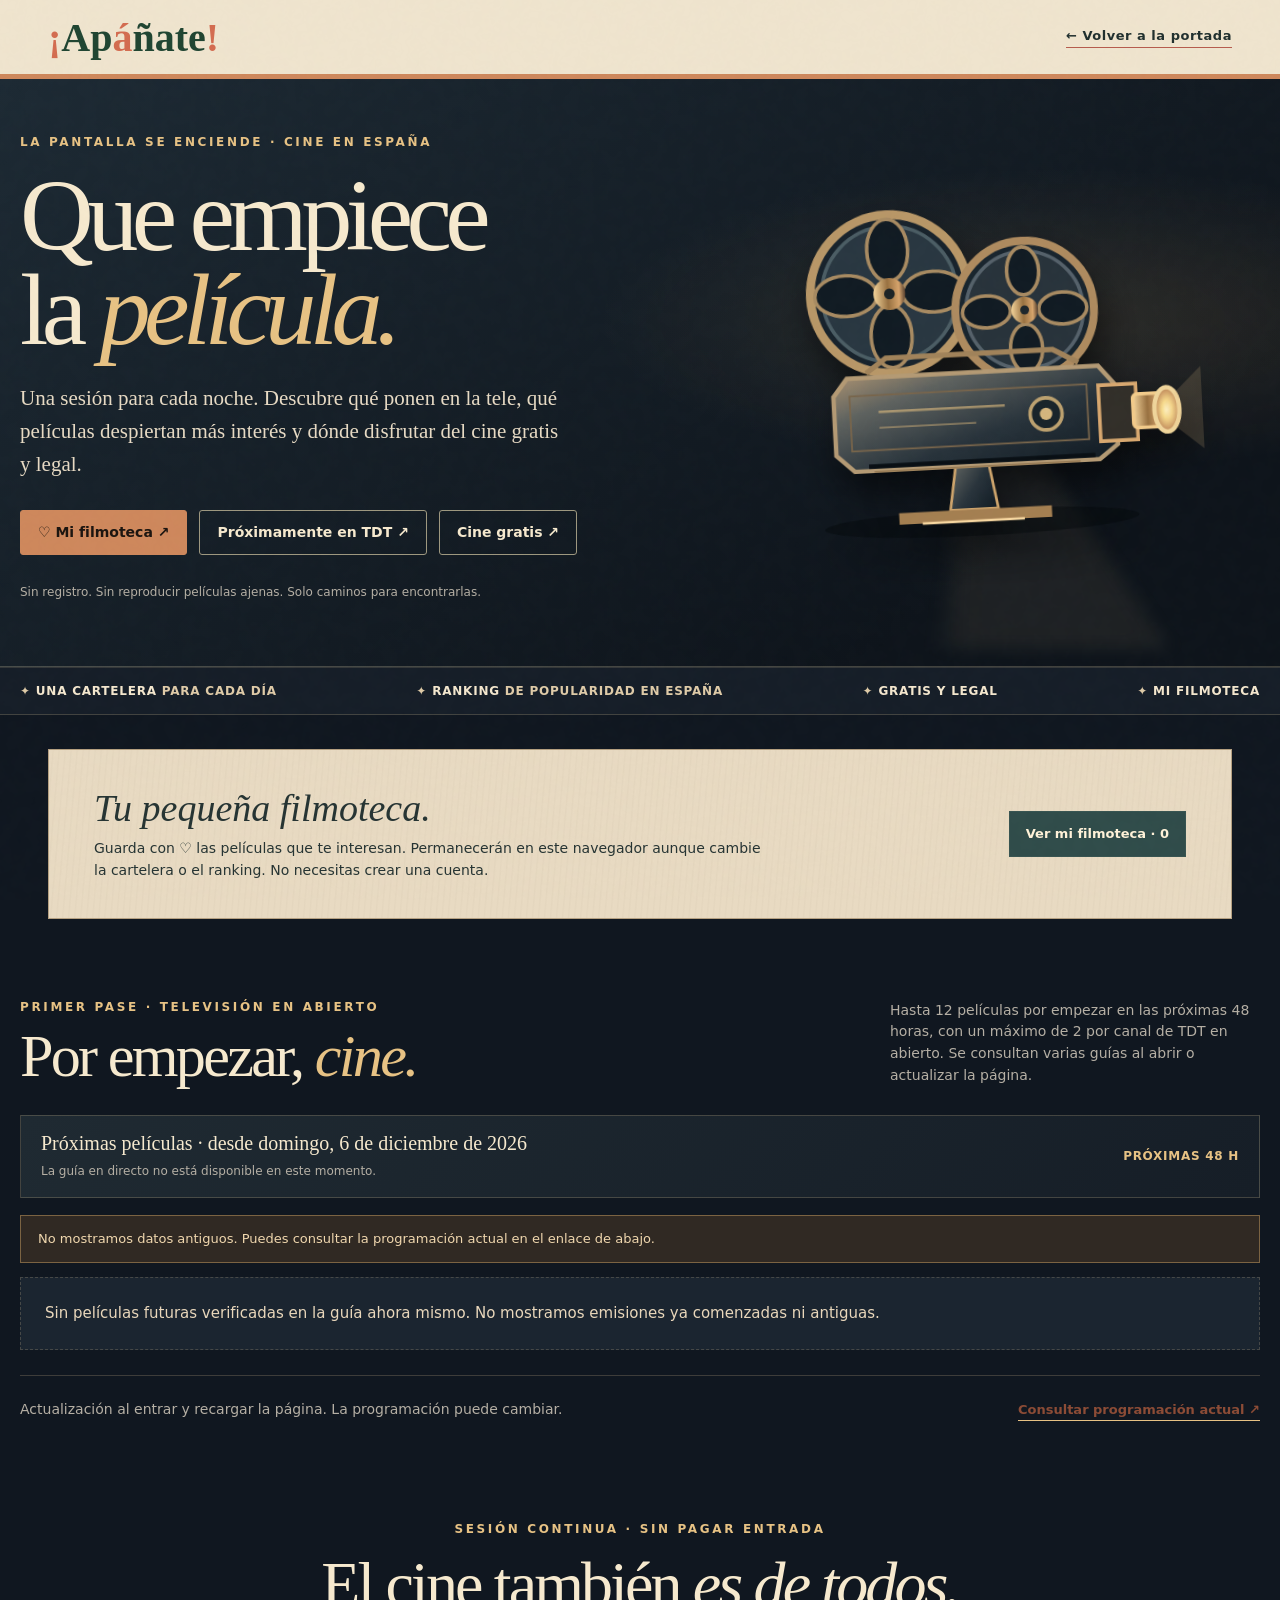
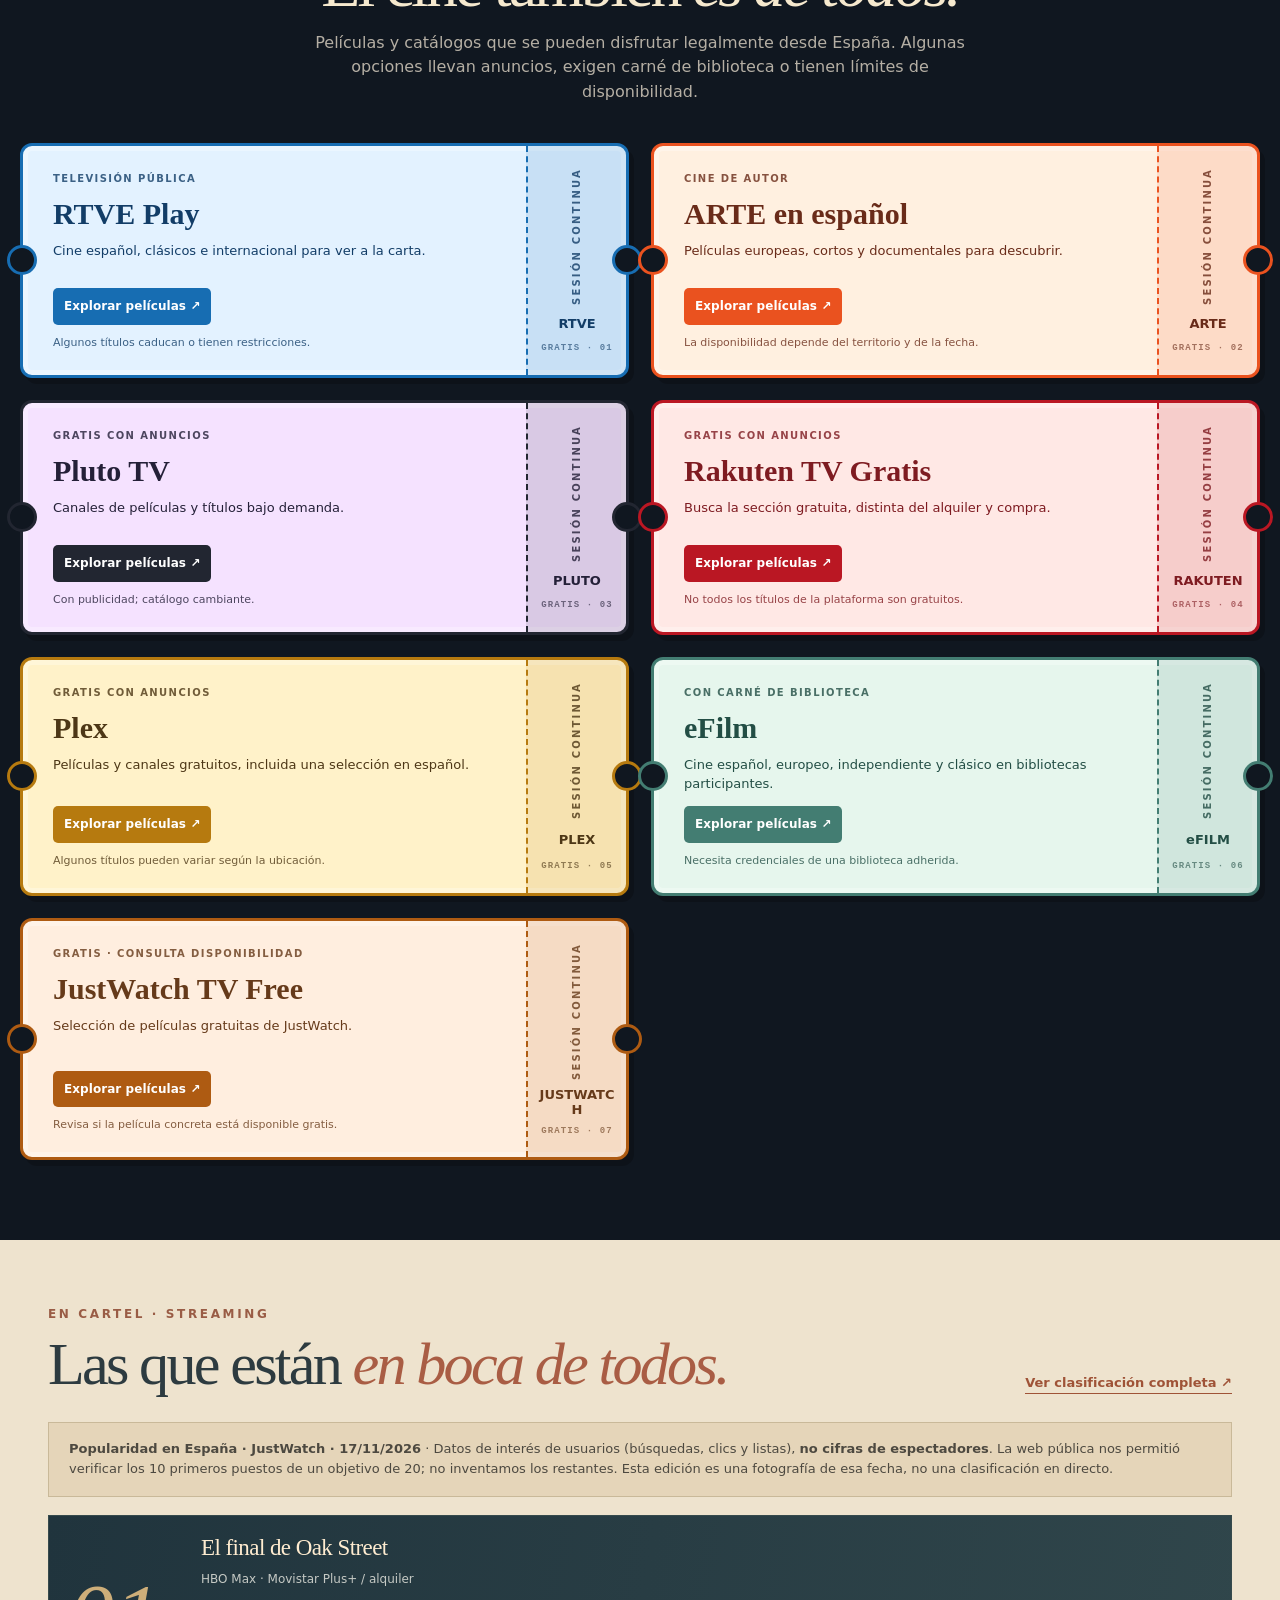
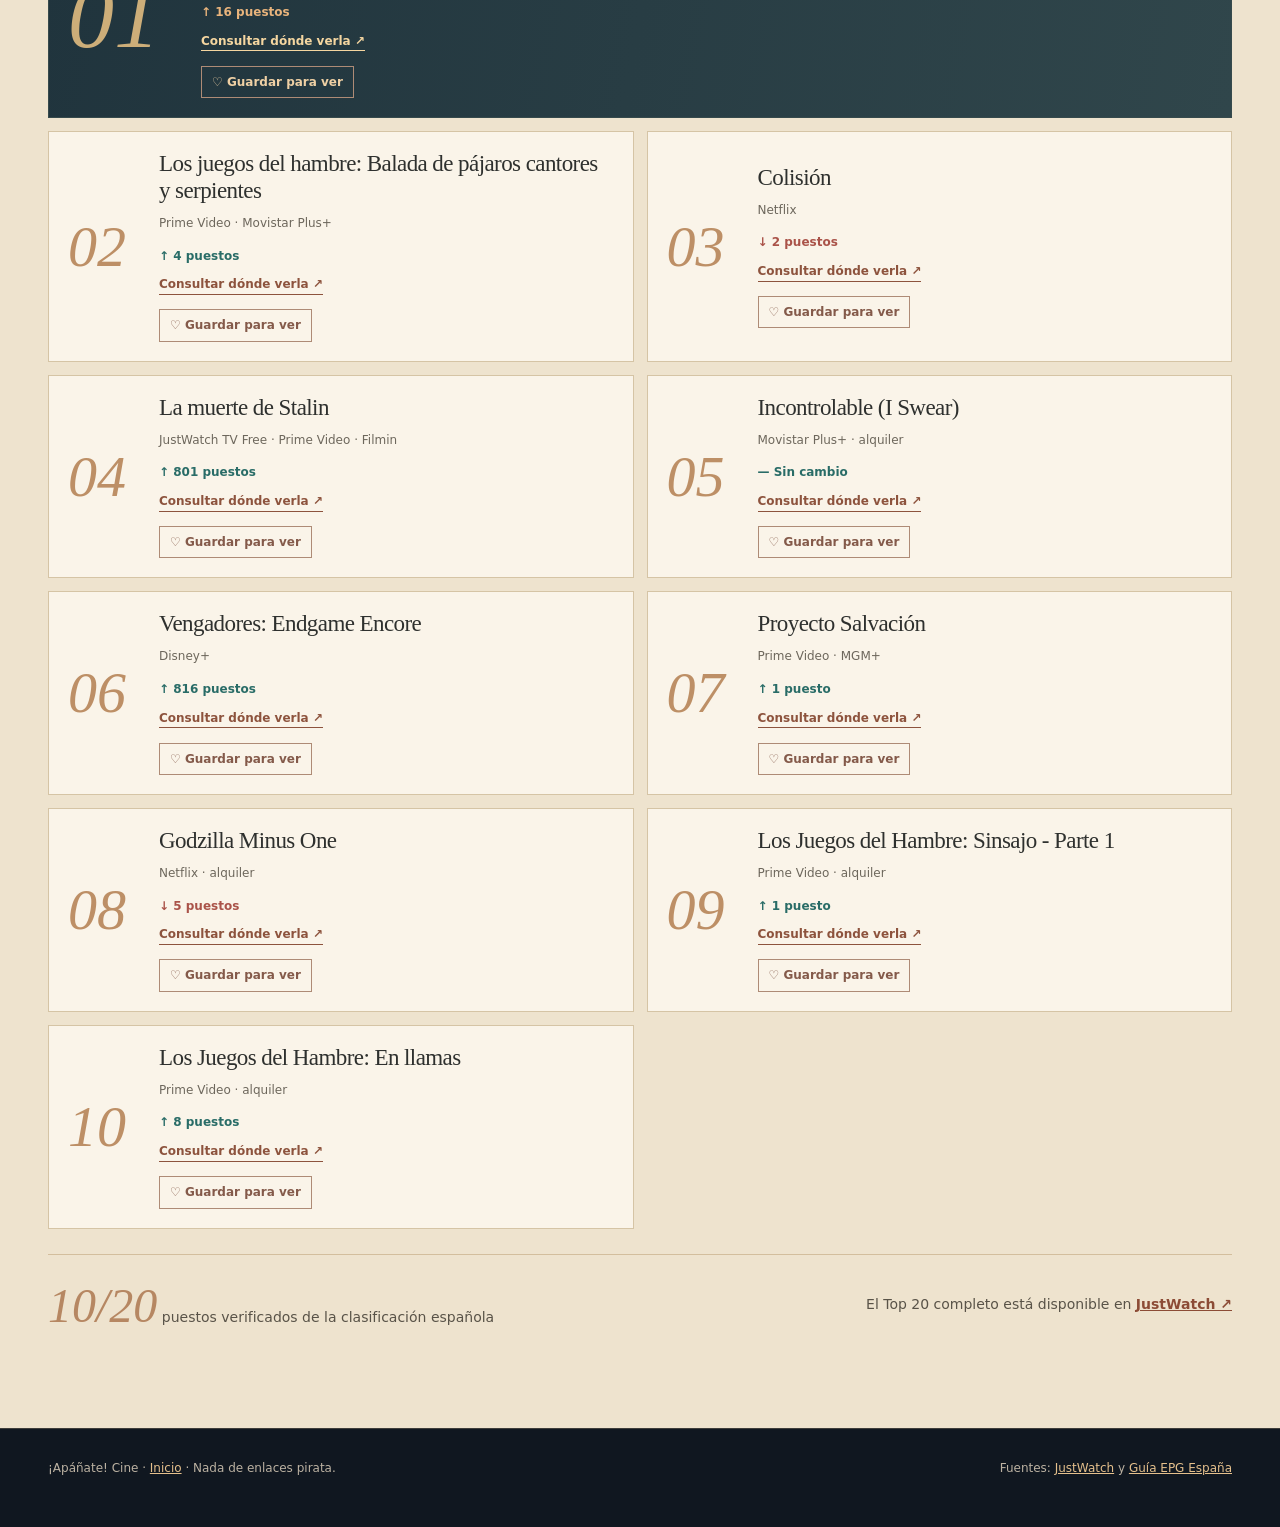
==== cine/index.html @ 547e1de6 "Add files via upload" ====
<!doctype html>
<html lang="es"><head><meta charset="utf-8"><meta name="viewport" content="width=device-width,initial-scale=1"><meta name="theme-color" content="#141b23"><meta name="description" content="¡Apáñate! Cine: películas hoy en la televisión en abierto, ranking de popularidad en streaming en España y cine gratis y legal."><title>Cine · ¡Apáñate!</title>
<style>
:root{--ink:#f6e9ce;--dim:#b5afa4;--bg:#101720;--night:#141c26;--copper:#ce885c;--gold:#e7c284;--red:#b34e49;--sage:#648b88;--edge:rgba(242,213,162,.2);--logo-green:#204532;--logo-coral:#d36c50;--film:#19212b}
*{box-sizing:border-box}html{scroll-behavior:smooth}body{margin:0;color:var(--ink);background:var(--bg);font:16px/1.55 system-ui,-apple-system,Segoe UI,sans-serif}body:before{content:"";position:fixed;inset:0;pointer-events:none;z-index:20;opacity:.07;background-image:url("data:image/svg+xml,%3Csvg viewBox='0 0 140 140' xmlns='http://www.w3.org/2000/svg'%3E%3Cfilter id='n'%3E%3CfeTurbulence type='fractalNoise' baseFrequency='.45' numOctaves='3' stitchTiles='stitch'/%3E%3C/filter%3E%3Crect width='100%25' height='100%25' filter='url(%23n)' opacity='.22'/%3E%3C/svg%3E")}
a{color:inherit}button,input{font:inherit}button{cursor:pointer}button:focus-visible,input:focus-visible,a:focus-visible{outline:3px solid #f0bd80;outline-offset:4px}h1,h2,h3,p{margin:0}img{max-width:100%}.shell{max-width:1240px;margin:auto;padding:0 28px}
.topbar{background:#efe4ce;color:#21302f;border-bottom:5px solid var(--copper)}.topinner{display:flex;align-items:center;justify-content:space-between;gap:20px;min-height:74px}.brand{font:700 clamp(29px,4vw,40px) Georgia,serif;color:var(--logo-green);text-decoration:none;white-space:nowrap}.brand .coral{color:var(--logo-coral)}.topback{font-size:13px;font-weight:800;letter-spacing:.04em;text-decoration:none;border-bottom:1px solid #b65c4e}
.hero{background:radial-gradient(ellipse at 83% 41%,rgba(235,182,105,.13),transparent 31%),linear-gradient(145deg,#1d2a34 0%,#0e141b 80%);overflow:hidden;border-bottom:1px solid var(--edge)}.heroarea{position:relative;min-height:510px;display:grid;grid-template-columns:minmax(0,1.04fr) minmax(300px,.96fr);align-items:center;gap:22px;padding:54px 0 64px}.eyebrow{font-weight:850;text-transform:uppercase;letter-spacing:.22em;font-size:12px;color:var(--gold)}.hero h1{font:normal clamp(65px,8vw,116px)/.92 Georgia,serif;letter-spacing:-.065em;margin:17px 0 25px;max-width:680px}.hero h1 em{color:var(--gold);font-style:italic}.lead{max-width:550px;font:clamp(17px,2vw,21px)/1.58 Georgia,serif;color:#e7dac4}.herolinks{display:flex;flex-wrap:wrap;gap:12px;margin:28px 0}.cta{display:inline-flex;text-decoration:none;align-items:center;gap:7px;background:var(--copper);color:#1c1510;font-size:14px;font-weight:850;border:1px solid var(--copper);padding:11px 17px;border-radius:3px}.cta.secondary{background:transparent;color:var(--ink);border-color:#9e987f}.smallprint{font-size:12px;color:var(--dim)}
.projector-stage{position:relative;align-self:stretch;display:flex;align-items:center;justify-content:center;min-height:350px}.beam{position:absolute;inset:-20% -200px -10% 27%;background:conic-gradient(from 105deg at 22% 51%,transparent 0 40deg,rgba(252,221,154,.065) 43deg 77deg,transparent 83deg);filter:blur(8px);pointer-events:none}.projector{width:min(100%,480px);filter:drop-shadow(6px 21px 18px rgba(0,0,0,.55));transform:rotate(-3deg)}.reel{transform-origin:center;animation:reel 44s linear infinite}.reel.two{animation-duration:57s;animation-direction:reverse}@keyframes reel{to{transform:rotate(360deg)}}@media(prefers-reduced-motion:reduce){.reel{animation:none}html{scroll-behavior:auto}}
.meta-strip{border-top:1px solid rgba(244,215,163,.14);border-bottom:1px solid var(--edge);background:#161e28}.stripinner{display:flex;justify-content:space-between;gap:16px;padding:14px 0;flex-wrap:wrap;font-size:12px;letter-spacing:.065em;color:#dfcba8;text-transform:uppercase;font-weight:700}.stripinner b{color:#f4e7ce}
.section{padding:62px 0 8px}.secthead{display:flex;align-items:flex-end;justify-content:space-between;gap:24px;margin-bottom:28px}.secthead h2{font:normal clamp(36px,4.7vw,61px)/1 Georgia,serif;letter-spacing:-.045em;margin-top:10px}.secthead h2 em{color:var(--gold);font-style:italic}.secthead p{color:var(--dim);font-size:14px;max-width:370px}.side-link{text-decoration:none;border-bottom:1px solid var(--gold);font-size:13px;color:var(--gold);font-weight:750;white-space:nowrap}
.ticket{border:1px solid var(--edge);background:linear-gradient(135deg,#1f2a32,#161e27);padding:16px 20px;display:flex;align-items:center;justify-content:space-between;gap:18px;margin-bottom:17px}.ticket strong{font:normal 20px Georgia,serif}.ticket small{display:block;color:var(--dim);font-size:12px;margin-top:5px}.ticket .date{font-size:12px;color:var(--gold);font-weight:850;letter-spacing:.06em;white-space:nowrap}.tvgrid{display:grid;grid-template-columns:repeat(3,minmax(0,1fr));gap:14px}.tvcard{background:#1b2530;border:1px solid var(--edge);min-height:190px;padding:21px;display:flex;flex-direction:column;position:relative;overflow:hidden}.tvcard:after{content:'✳';font:120px Georgia,serif;color:rgba(239,208,155,.045);position:absolute;right:-8px;top:-36px;pointer-events:none}.tvtop{display:flex;align-items:center;justify-content:space-between;gap:10px}.time{font:normal 36px Georgia,serif;color:var(--gold);letter-spacing:-.05em}.channel{font-size:11px;text-transform:uppercase;letter-spacing:.08em;color:#191b1f;background:#d7c3a1;border-radius:2px;padding:5px 9px;font-weight:850}.tvcard h3{font:normal 23px/1.14 Georgia,serif;margin:16px 0 9px;position:relative}.tag{font-size:12px;color:#b5b6b0;margin-top:auto}.live-link{font-size:13px;color:var(--gold);font-weight:700;text-decoration:none}.tvcard .live-link{margin-top:10px}.archived{background:#302923;border:1px solid rgba(235,184,113,.4);color:#f0d7ae;padding:13px 17px;font-size:13px;margin-bottom:14px}
.ranking-bg{background:#eee3ce;color:#2e302e;margin-top:72px;padding:65px 0 72px}.ranking-bg .eyebrow{color:#995c45}.ranking-bg .secthead h2{color:#2d3b40}.ranking-bg .secthead h2 em{color:#a95d44}.ranking-bg .secthead p{color:#58534d}.ranking-bg .side-link{color:#9f5337;border-color:#9f5337}.chartintro{background:#e5d5b9;border:1px solid #c9b999;padding:16px 20px;margin-bottom:18px;font-size:13px;color:#4d4940}.charts{display:grid;grid-template-columns:repeat(2,minmax(0,1fr));gap:13px}.film{display:grid;grid-template-columns:74px minmax(0,1fr);gap:17px;align-items:center;border:1px solid #d5c4a5;padding:19px;background:#faf4e9;min-height:155px}.film:first-child{grid-column:1/-1;background:linear-gradient(100deg,#20343d,#30464b);color:#ffecd0;border-color:#364a4c;grid-template-columns:116px 1fr;min-height:192px}.film:first-child .fmeta{color:#c5c9c4}.film:first-child .filmlink{color:#f5d6a0}.film:first-child .mov{color:#e9b47c}.num{font:italic 58px Georgia,serif;line-height:1;color:#b58254;opacity:.88}.film:first-child .num{font-size:92px;color:#e5bf82}.film h3{font:normal 23px/1.17 Georgia,serif;letter-spacing:-.025em;margin-bottom:9px}.fmeta{font-size:12px;color:#6d675c;margin-bottom:10px}.mov{font-weight:850;color:#296c67;font-size:12px}.mov.down{color:#aa5349}.filmlink{display:inline-block;color:#8d533d;font-size:12px;font-weight:800;text-decoration:none;border-bottom:1px solid currentColor;margin-top:8px}.rankfooter{display:flex;align-items:center;justify-content:space-between;gap:20px;border-top:1px solid #d3be9d;padding:23px 0;margin-top:25px;font-size:14px;color:#595348}.rankfooter a{color:#8c4c36;font-weight:850}.numberbig{font:italic 48px Georgia,serif;color:#b68762}
.freehead{text-align:center;padding-top:6px}.freehead h2{font:normal clamp(39px,5vw,67px)/1 Georgia,serif;letter-spacing:-.045em;margin:14px 0}.freehead p{color:var(--dim);max-width:670px;margin:auto}.freegrid{display:grid;grid-template-columns:repeat(3,minmax(0,1fr));gap:14px;margin-top:34px}.freecard{border:1px solid var(--edge);background:linear-gradient(150deg,#1e2a31,#162029);padding:24px;min-height:242px;display:flex;flex-direction:column;position:relative}.freecard .label{font-size:10px;letter-spacing:.14em;color:#ddaf76;font-weight:850;text-transform:uppercase}.freecard h3{font:normal 27px Georgia,serif;margin:14px 0 12px}.freecard p{font-size:14px;color:#c3c6c2;margin-bottom:15px}.freecard a{margin-top:auto;align-self:start;color:#f5d69e;font-size:13px;font-weight:800;text-decoration:none;border-bottom:1px solid #b18c65;padding-bottom:4px}.freecard small{display:block;color:#8f9d9c;font-size:11px;margin-top:10px}.freecard.special{background:#2b3637;border-color:#69847a}.freecard.special h3{color:#f5dcaa}
.shelfband{margin:72px 0 65px;padding:36px 45px;border:1px solid #b5a081;background:repeating-linear-gradient(95deg,#e8dac2,#e8dac2 3px,#e4d6be 4px,#e9dbc3 6px);color:#263433;display:flex;align-items:center;justify-content:space-between;gap:20px}.shelfband h2{font:italic 38px Georgia,serif;margin-bottom:8px}.shelfband p{font-size:14px;max-width:670px}.shelfband button{border:1px solid #385451;background:#304c4a;color:#fff2d9;font-weight:850;font-size:13px;padding:12px 16px;white-space:nowrap}.shelf{display:none;gap:14px;grid-template-columns:repeat(2,minmax(0,1fr));padding-bottom:48px}.shelf.open{display:grid}.saveditem{border:1px solid var(--edge);background:#1f2931;padding:15px 18px;display:flex;align-items:center;justify-content:space-between;gap:14px}.saveditem b{display:block;font:normal 20px Georgia,serif}.saveditem small{color:var(--dim);font-size:12px}.remove{background:transparent;border:1px solid #a06c5b;color:#efb29a;padding:8px 10px;font-size:12px}.save{border:1px solid #d5b882;color:#e8d7b6;background:transparent;padding:6px 10px;font-size:12px;font-weight:750;margin-top:13px}.film .save{color:#845a4a;border-color:#ae8b76}.film:first-child .save{color:#efd0a4;border-color:#ae8b76}.footer{border-top:1px solid var(--edge);padding:30px 0 50px;color:#bcb2a2;font-size:12px}.footer a{color:#e5c08c}.footinner{display:flex;justify-content:space-between;gap:20px;flex-wrap:wrap}
@media(max-width:980px){.heroarea{grid-template-columns:1fr .65fr}.hero h1{font-size:77px}.tvgrid{grid-template-columns:repeat(2,1fr)}.freegrid{grid-template-columns:repeat(2,1fr)}}
@media(max-width:680px){.shell{padding:0 18px}.topinner{min-height:68px}.topback{font-size:11px}.heroarea{grid-template-columns:1fr;min-height:0;padding:44px 0 20px}.hero h1{font-size:73px}.projector-stage{min-height:270px}.projector{width:330px}.beam{inset:-10% -30% -10% 20%}.section{padding-top:44px}.secthead{align-items:start;flex-direction:column;gap:9px}.tvgrid,.charts,.freegrid,.shelf{grid-template-columns:1fr}.film:first-child{grid-column:auto;grid-template-columns:74px 1fr;min-height:155px}.film:first-child .num{font-size:65px}.film h3{font-size:21px}.shelfband{padding:27px;display:block}.shelfband button{margin-top:18px}.ticket{align-items:start;flex-direction:column}.ranking-bg{padding:48px 0;margin-top:50px}.rankfooter{align-items:start;flex-direction:column}}

/* Entradas de sesión continua: diseño original inspirado en billetes de cine vintage */
.freegrid{grid-template-columns:repeat(2,minmax(0,1fr));gap:22px;margin-top:38px}
.freecard,.freecard.special{--brand:#bc8658;--paper:#f1e3c4;--dark:#3d3024;--accent:#ddad72;position:relative;isolation:isolate;display:grid;grid-template-columns:minmax(0,1fr) 100px;min-height:235px;padding:0;overflow:visible;background:var(--paper);border:3px solid var(--brand);border-radius:12px;color:var(--dark);box-shadow:5px 6px 0 rgba(0,0,0,.22),inset 0 0 0 5px rgba(255,255,255,.28)}
.freecard::before,.freecard::after{content:"";position:absolute;width:24px;height:24px;border-radius:50%;background:var(--bg);top:50%;transform:translateY(-50%);z-index:4;pointer-events:none;border:3px solid var(--brand)}
.freecard::before{left:-16px}.freecard::after{right:-16px}
.freecard-body{padding:25px 18px 25px 30px;display:flex;flex-direction:column;align-items:flex-start;min-width:0}
.freecard .label{color:var(--dark);opacity:.8;font-size:10px;letter-spacing:.14em}
.freecard h3,.freecard.special h3{color:var(--dark);font:800 clamp(22px,2.5vw,30px)/1.06 Georgia,serif;margin:12px 0}
.freecard p{color:var(--dark);font-size:13px;line-height:1.45;margin:0 0 12px}
.freecard small{color:var(--dark);opacity:.8;font-size:11px;line-height:1.4;margin-top:10px}
.freecard a{margin-top:auto;border:0;border-radius:5px;padding:9px 11px;background:var(--brand);color:white;font-size:12px;letter-spacing:.005em;font-weight:800;text-decoration:none;display:inline-block}
.freecard a:hover,.freecard a:focus-visible{filter:brightness(.86);text-decoration:underline}
.freecard-stub{position:relative;border-left:2px dashed var(--brand);display:flex;flex-direction:column;justify-content:space-between;align-items:center;gap:8px;text-align:center;padding:22px 8px 20px;background:color-mix(in srgb,var(--brand) 13%,transparent);border-radius:0 8px 8px 0}
.freecard-stub .entry{font:800 10px/1.2 system-ui,sans-serif;letter-spacing:.22em;writing-mode:vertical-rl;transform:rotate(180deg);opacity:.8}
.freecard-stub .entry-mark{font:900 13px/1.15 system-ui,sans-serif;overflow-wrap:anywhere;max-width:75px}
.freecard-stub .entry-code{font:700 9px/1.3 ui-monospace,monospace;letter-spacing:.12em;opacity:.6}
.freecard[data-brand="rtve"]{--brand:#176db2;--paper:#e3f2ff;--dark:#123d67}
.freecard[data-brand="arte"]{--brand:#ea521f;--paper:#fff0e0;--dark:#692b19}
.freecard[data-brand="pluto"]{--brand:#222631;--paper:#f5e2ff;--dark:#242038}
.freecard[data-brand="rakuten"]{--brand:#ba1723;--paper:#ffe8e5;--dark:#7e1b21}
.freecard[data-brand="plex"]{--brand:#b67a0f;--paper:#fff2c9;--dark:#4d3716}
.freecard[data-brand="efilm"]{--brand:#437d72;--paper:#e6f6ed;--dark:#234e45}
.freecard[data-brand="justwatch"]{--brand:#ae5b12;--paper:#ffeedf;--dark:#663a1a}
/* Distintivos tipográficos identificables para cadenas: no se simulan logos oficiales */
.tvcard .channel{display:inline-flex;align-items:center;justify-content:center;text-align:center;border-radius:6px;padding:7px 10px;border:2px solid rgba(255,255,255,.18);background:#d7c3a1;color:#151b20;font:900 12px/1.1 system-ui,sans-serif;letter-spacing:.01em;text-transform:none;min-height:33px;box-shadow:0 2px 0 rgba(0,0,0,.18)}
.tvcard .channel[data-channel="la1"]{background:#e52c31;color:white;border-color:#f87374}
.tvcard .channel[data-channel="la2"]{background:#66bf4f;color:#102c16;border-color:#b4df91}
.tvcard .channel[data-channel="fdf"]{background:#216aaf;color:white;border-color:#6aa5d6}
.tvcard .channel[data-channel="bmad"]{background:#34393e;color:#fff;border-color:#a1adb5}
.tvcard .channel[data-channel="canalsur"]{background:#edf6fe;color:#174d86;border-color:#56a8d7}
@media(max-width:980px){.freegrid{grid-template-columns:repeat(2,minmax(0,1fr))}}
@media(max-width:760px){.freegrid{grid-template-columns:1fr}.freecard,.freecard.special{grid-template-columns:minmax(0,1fr) 85px;min-height:220px}.freecard-body{padding:22px 15px 22px 23px}}
@media(max-width:380px){.freecard,.freecard.special{grid-template-columns:minmax(0,1fr) 65px}.freecard-stub{padding-left:5px;padding-right:5px}.freecard-stub .entry-mark{font-size:10px}.freecard-body{padding:20px 12px 20px 21px}}


/* Filmoteca antes de la programación, TV fresca sin contenido archivado */
#filmoteca .shelfband{margin:34px 0 17px}
#filmoteca .shelf{margin-bottom:16px}
.tv-message{grid-column:1/-1;padding:24px;background:#1b2530;color:#e9d7bb;border:1px dashed var(--edge);font-size:15px}
@media(max-width:650px){#filmoteca .shelfband{margin:22px 0 14px}}
</style></head>
<body>
<header class="topbar"><div class="shell topinner"><a class="brand" href="/" aria-label="¡Apáñate! — Inicio"><span class="coral">¡</span>Ap<span class="coral">á</span>ñate<span class="coral">!</span></a><a class="topback" href="/">← Volver a la portada</a></div></header>
<section class="hero"><div class="shell heroarea"><div><div class="eyebrow">La pantalla se enciende · Cine en España</div><h1>Que empiece<br>la <em>película.</em></h1><p class="lead">Una sesión para cada noche. Descubre qué ponen en la tele, qué películas despiertan más interés y dónde disfrutar del cine gratis y legal.</p><div class="herolinks"><a class="cta" href="#filmoteca">♡ Mi filmoteca ↗</a><a class="cta secondary" href="#tele">Próximamente en TDT ↗</a><a class="cta secondary" href="#gratis">Cine gratis ↗</a></div><p class="smallprint">Sin registro. Sin reproducir películas ajenas. Solo caminos para encontrarlas.</p></div>
<div class="projector-stage"><div class="beam"></div>
<svg class="projector" viewBox="0 0 540 410" role="img" aria-label="Ilustración original de un proyector de cine antiguo con dos bobinas y haz de luz">
<defs><linearGradient id="bodyMetal" x1="0" y1="0" x2="1" y2="1"><stop stop-color="#a68f70"/><stop offset=".24" stop-color="#5e625f"/><stop offset=".6" stop-color="#28333b"/><stop offset="1" stop-color="#101a22"/></linearGradient><linearGradient id="brass"><stop stop-color="#f3d49b"/><stop offset=".45" stop-color="#987040"/><stop offset=".8" stop-color="#d7a56c"/><stop offset="1" stop-color="#513b2c"/></linearGradient><radialGradient id="light"><stop stop-color="#fff4c9"/><stop offset=".4" stop-color="#f6d98b"/><stop offset="1" stop-color="#bb8356"/></radialGradient></defs>
<ellipse cx="277" cy="380" rx="177" ry="15" fill="#03070b" opacity=".45"/>
<path d="M255 287h28l13 78h-54z" fill="url(#bodyMetal)" stroke="#cfa56c" stroke-width="3"/><path d="M184 365h172v13H184z" fill="#a47f51"/><path d="M210 378h115" stroke="#f7d7a0" stroke-width="3"/>
<g class="reel"><circle cx="186" cy="118" r="89" fill="#18232c" stroke="#b89767" stroke-width="10"/><circle cx="186" cy="118" r="76" fill="#293741" stroke="#4b5d64" stroke-width="4"/><g fill="#111b23" stroke="#a88b62" stroke-width="4"><ellipse cx="186" cy="69" rx="23" ry="35"/><ellipse cx="236" cy="118" rx="35" ry="23"/><ellipse cx="186" cy="166" rx="23" ry="35"/><ellipse cx="137" cy="118" rx="35" ry="23"/></g><circle cx="186" cy="118" r="18" fill="url(#brass)"/><circle cx="186" cy="118" r="6" fill="#1d2426"/></g>
<g class="reel two"><circle cx="337" cy="144" r="78" fill="#19252e" stroke="#ae8b5f" stroke-width="9"/><circle cx="337" cy="144" r="66" fill="#28333b" stroke="#55616a" stroke-width="4"/><g fill="#111b23" stroke="#a88b62" stroke-width="4"><ellipse cx="337" cy="100" rx="18" ry="27"/><ellipse cx="380" cy="144" rx="27" ry="18"/><ellipse cx="337" cy="187" rx="18" ry="27"/><ellipse cx="294" cy="144" rx="27" ry="18"/></g><circle cx="337" cy="144" r="15" fill="url(#brass)"/><circle cx="337" cy="144" r="5" fill="#1e272c"/></g>
<path d="M133 211h283l18 22v67l-21 16H137l-20-19v-66z" fill="url(#bodyMetal)" stroke="#b49a74" stroke-width="5"/><path d="M135 231h267v62H135z" fill="none" stroke="#78654b" stroke-width="2"/><path d="M167 250h142" stroke="#e0bd7f" stroke-width="3" opacity=".6"/><path d="M167 268h109" stroke="#c7a976" stroke-width="2" opacity=".55"/><circle cx="355" cy="262" r="18" fill="#19242a" stroke="#bca16f" stroke-width="4"/><circle cx="355" cy="262" r="7" fill="#d4b57d"/>
<path d="M415 233h42v63h-42z" fill="#322f29" stroke="#d8a86f" stroke-width="4"/><rect x="453" y="245" width="36" height="38" rx="5" fill="url(#brass)" stroke="#f2cb8b" stroke-width="4"/><ellipse cx="491" cy="264" rx="14" ry="25" fill="url(#light)" stroke="#efd59b" stroke-width="5"/><path d="M490 255L531 217v93l-41-35" fill="#e3c38c" opacity=".16"/>
<path d="M153 311h255" stroke="#090f14" stroke-width="5"/><path d="M159 317h232" stroke="#987b55" stroke-width="2"/>
<path d="M155 206l23-16h188l28 16" stroke="#a1835a" fill="none" stroke-width="6"/>
</svg></div></div></section>
<div class="meta-strip"><div class="shell stripinner"><span>✦ <b>Una cartelera</b> para cada día</span><span>✦ <b>Ranking</b> de popularidad en España</span><span>✦ <b>Gratis y legal</b></span><span>✦ <b>Mi filmoteca</b></span></div></div>
<main>
<div class="shell" id="filmoteca"><div class="shelfband"><div><h2>Tu pequeña filmoteca.</h2><p>Guarda con ♡ las películas que te interesan. Permanecerán en este navegador aunque cambie la cartelera o el ranking. No necesitas crear una cuenta.</p></div><button id="open-shelf" type="button" aria-expanded="false">Ver mi filmoteca · <span id="saved-counter">0</span></button></div><div id="shelf-list" class="shelf" aria-label="Películas guardadas"></div></div>


<section id="tele" class="section shell"><div class="secthead"><div><div class="eyebrow">Primer pase · Televisión en abierto</div><h2>Por empezar, <em>cine.</em></h2></div><p>Hasta 12 películas por empezar en las próximas 48 horas, con un máximo de 2 por canal de TDT en abierto. Se consultan varias guías al abrir o actualizar la página.</p></div><div class="ticket"><div><strong id="tv-date-heading">Consultando cartelera de hoy…</strong><small id="tv-intro">Selección de películas por empezar en la TDT española</small></div><span class="date" id="tv-date-label">HOY</span></div><div id="archive-warning" class="archived" hidden></div><div class="tvgrid" id="tv-list"></div><div class="rankfooter" style="border-color:var(--edge);color:var(--dim)"><span>Actualización al entrar y recargar la página. La programación puede cambiar.</span><a class="side-link" href="https://www.formulatv.com/programacion/" target="_blank" rel="noopener noreferrer">Consultar programación actual ↗</a></div></section>
<section id="gratis" class="section shell"><div class="freehead"><div class="eyebrow">Sesión continua · Sin pagar entrada</div><h2>El cine también <em>es de todos.</em></h2><p>Películas y catálogos que se pueden disfrutar legalmente desde España. Algunas opciones llevan anuncios, exigen carné de biblioteca o tienen límites de disponibilidad.</p></div><div id="free-list" class="freegrid"></div></section>
<section id="ranking" class="ranking-bg"><div class="shell"><div class="secthead"><div><div class="eyebrow">En cartel · Streaming</div><h2>Las que están <em>en boca de todos.</em></h2></div><a class="side-link" href="https://www.justwatch.com/es/streaming-charts" target="_blank" rel="noopener noreferrer">Ver clasificación completa ↗</a></div><div class="chartintro"><strong>Popularidad en España · JustWatch · 17/11/2026</strong> · Datos de interés de usuarios (búsquedas, clics y listas), <b>no cifras de espectadores</b>. La web pública nos permitió verificar los 10 primeros puestos de un objetivo de 20; no inventamos los restantes. Esta edición es una fotografía de esa fecha, no una clasificación en directo.</div><div id="film-list" class="charts"></div><div class="rankfooter"><span><span class="numberbig">10/20</span> puestos verificados de la clasificación española</span><span>El Top 20 completo está disponible en <a href="https://www.justwatch.com/es/streaming-charts" target="_blank" rel="noopener noreferrer">JustWatch ↗</a></span></div></div></section>

</main><footer class="footer"><div class="shell footinner"><span>¡Apáñate! Cine · <a href="/">Inicio</a> · Nada de enlaces pirata.</span><span>Fuentes: <a href="https://www.justwatch.com/es/streaming-charts" target="_blank" rel="noopener noreferrer">JustWatch</a> y <a href="https://github.com/raulfdeztdo/epg" target="_blank" rel="noopener noreferrer">Guía EPG España</a></span></div></footer>
<script type="application/json" id="cinema-data">{"fecha_tv":"2026-11-17","fecha_ranking":"2026-11-17","actualizacion_ranking":"05:38","fuente_ranking":"https://www.justwatch.com/es/streaming-charts","fuente_tv":"https://www.formulatv.com/programacion/","streaming":[{"puesto":1,"titulo":"El final de Oak Street","movimiento":16,"donde":"HBO Max · Movistar Plus+ / alquiler","enlace":"https://www.justwatch.com/es/streaming-charts","fecha":"2026-11-17"},{"puesto":2,"titulo":"Los juegos del hambre: Balada de pájaros cantores y serpientes","movimiento":4,"donde":"Prime Video · Movistar Plus+","enlace":"https://www.justwatch.com/es/streaming-charts","fecha":"2026-11-17"},{"puesto":3,"titulo":"Colisión","movimiento":-2,"donde":"Netflix","enlace":"https://www.justwatch.com/es/streaming-charts","fecha":"2026-11-17"},{"puesto":4,"titulo":"La muerte de Stalin","movimiento":801,"donde":"JustWatch TV Free · Prime Video · Filmin","enlace":"https://www.justwatch.com/es/streaming-charts","fecha":"2026-11-17"},{"puesto":5,"titulo":"Incontrolable (I Swear)","movimiento":0,"donde":"Movistar Plus+ · alquiler","enlace":"https://www.justwatch.com/es/streaming-charts","fecha":"2026-11-17"},{"puesto":6,"titulo":"Vengadores: Endgame Encore","movimiento":816,"donde":"Disney+","enlace":"https://www.justwatch.com/es/streaming-charts","fecha":"2026-11-17"},{"puesto":7,"titulo":"Proyecto Salvación","movimiento":1,"donde":"Prime Video · MGM+","enlace":"https://www.justwatch.com/es/streaming-charts","fecha":"2026-11-17"},{"puesto":8,"titulo":"Godzilla Minus One","movimiento":-5,"donde":"Netflix · alquiler","enlace":"https://www.justwatch.com/es/streaming-charts","fecha":"2026-11-17"},{"puesto":9,"titulo":"Los Juegos del Hambre: Sinsajo - Parte 1","movimiento":1,"donde":"Prime Video · alquiler","enlace":"https://www.justwatch.com/es/streaming-charts","fecha":"2026-11-17"},{"puesto":10,"titulo":"Los Juegos del Hambre: En llamas","movimiento":8,"donde":"Prime Video · alquiler","enlace":"https://www.justwatch.com/es/streaming-charts","fecha":"2026-11-17"}],"tv":[],"gratis":[{"nombre":"RTVE Play","tipo":"Televisión pública","descripcion":"Cine español, clásicos e internacional para ver a la carta.","url":"https://www.rtve.es/play/cine/","nota":"Algunos títulos caducan o tienen restricciones."},{"nombre":"ARTE en español","tipo":"Cine de autor","descripcion":"Películas europeas, cortos y documentales para descubrir.","url":"https://www.arte.tv/es/videos/cine/","nota":"La disponibilidad depende del territorio y de la fecha."},{"nombre":"Pluto TV","tipo":"Gratis con anuncios","descripcion":"Canales de películas y títulos bajo demanda.","url":"https://pluto.tv/es/","nota":"Con publicidad; catálogo cambiante."},{"nombre":"Rakuten TV Gratis","tipo":"Gratis con anuncios","descripcion":"Busca la sección gratuita, distinta del alquiler y compra.","url":"https://www.rakuten.tv/es","nota":"No todos los títulos de la plataforma son gratuitos."},{"nombre":"Plex","tipo":"Gratis con anuncios","descripcion":"Películas y canales gratuitos, incluida una selección en español.","url":"https://watch.plex.tv/es/on-demand/category/en-espanol","nota":"Algunos títulos pueden variar según la ubicación."},{"nombre":"eFilm","tipo":"Con carné de biblioteca","descripcion":"Cine español, europeo, independiente y clásico en bibliotecas participantes.","url":"https://www.bibliotecaspublicas.es/utrera/Prestamo/-eFilm--servicio-de-visionado-de-pel-culas--series-y-manga.html","nota":"Necesita credenciales de una biblioteca adherida."},{"nombre":"JustWatch TV Free","tipo":"Gratis · consulta disponibilidad","descripcion":"Selección de películas gratuitas de JustWatch.","url":"https://www.justwatch.com/es","nota":"Revisa si la película concreta está disponible gratis."}]}</script>
<script>
(()=>{'use strict';
const db=JSON.parse(document.getElementById('cinema-data').textContent),$=id=>document.getElementById(id);
const esc=s=>String(s??'').replace(/[&<>"']/g,c=>({'&':'&amp;','<':'&lt;','>':'&gt;','"':'&quot;',"'":'&#39;'}[c]));
const tvItems=[];
function todayMadrid(){return new Intl.DateTimeFormat('es-ES',{timeZone:'Europe/Madrid',weekday:'long',day:'numeric',month:'long',year:'numeric'}).format(new Date())}
$('tv-date-heading').textContent='Próximas películas · desde '+todayMadrid();
$('tv-date-label').textContent='PRÓXIMAS 48 H';
$('tv-intro').textContent='Buscando las próximas películas en la guía actual…';
async function updateTV(){
  $('tv-list').innerHTML='<p class="tv-message">Consultando las próximas emisiones…</p>';
  try{
    const res=await fetch('/api/cine-tdt?_='+Date.now(),{cache:'no-store'});
    if(!res.ok)throw new Error('Fuente no disponible');
    const payload=await res.json();
    const now=Date.now();
    const porCanal=new Map(), seleccion=[];
    for(const p of (Array.isArray(payload.peliculas)?payload.peliculas:[]).filter(x=>x.inicio&&Date.parse(x.inicio)>now&&x.titulo&&x.canal).sort((a,b)=>Date.parse(a.inicio)-Date.parse(b.inicio))){
      const canal=p.canal.toLocaleLowerCase('es').trim();
      if((porCanal.get(canal)||0)>=2)continue;
      seleccion.push(p);
      porCanal.set(canal,(porCanal.get(canal)||0)+1);
      if(seleccion.length===12)break;
    }
    tvItems.splice(0,tvItems.length,...seleccion);
    $('tv-intro').textContent=tvItems.length?`${tvItems.length} película${tvItems.length===1?'':'s'} por empezar en las próximas 48 horas. Horarios peninsulares.`:'No hay películas pendientes confirmadas en las próximas 48 horas en las guías consultadas.';
    $('archive-warning').hidden=true;
    renderTV();
  }catch(error){
    tvItems.length=0;
    $('tv-intro').textContent='La guía en directo no está disponible en este momento.';
    $('archive-warning').hidden=false;
    $('archive-warning').textContent='No mostramos datos antiguos. Puedes consultar la programación actual en el enlace de abajo.';
    renderTV();
  }
}
function getSaved(){try{const saved=JSON.parse(localStorage.getItem('apanate-filmoteca-v1'));return Array.isArray(saved)?saved:[]}catch(e){return []}}
let saved=getSaved();function persist(){try{localStorage.setItem('apanate-filmoteca-v1',JSON.stringify(saved))}catch(e){}}
function key(item){return item.titulo.toLocaleLowerCase('es').normalize('NFD').replace(/[\u0300-\u036f]/g,'')}
function toggle(item,source){const k=key(item);if(saved.some(x=>x.id===k))saved=saved.filter(x=>x.id!==k);else saved.push({id:k,titulo:item.titulo,fuente:source,fecha:db.fecha_ranking});persist();renderAll()}
function favButton(item,source){const yes=saved.some(x=>x.id===key(item));return `<button class="save" type="button" data-film="${esc(key(item))}" data-source="${source}" aria-pressed="${yes}" aria-label="${yes?'Quitar de':'Guardar en'} mi filmoteca">${yes?'♥ Guardada':'♡ Guardar para ver'}</button>`}
function movement(n){return n>0?`<span class="mov">↑ ${n} ${n===1?'puesto':'puestos'}</span>`:n<0?`<span class="mov down">↓ ${Math.abs(n)} puestos</span>`:`<span class="mov">— Sin cambio</span>`}
function channelTheme(c){return ({'La 1':'la1','La 2':'la2','FDF':'fdf','Be Mad':'bmad','Canal Sur':'canalsur'})[c]||'other'}
function freeTheme(n){return ({'RTVE Play':'rtve','ARTE en español':'arte','Pluto TV':'pluto','Rakuten TV Gratis':'rakuten','Plex':'plex','eFilm':'efilm','JustWatch TV Free':'justwatch'})[n]||'other'}
function freeMark(n){return ({'RTVE Play':'RTVE','ARTE en español':'ARTE','Pluto TV':'PLUTO','Rakuten TV Gratis':'RAKUTEN','Plex':'PLEX','eFilm':'eFILM','JustWatch TV Free':'JUSTWATCH'})[n]||n}
function renderTV(){
  const now=Date.now();
  for(let i=tvItems.length-1;i>=0;i--)if(Date.parse(tvItems[i].inicio)<=now)tvItems.splice(i,1);
  const hour=new Intl.DateTimeFormat('es-ES',{timeZone:'Europe/Madrid',hour:'2-digit',minute:'2-digit',hour12:false});
  $('tv-list').innerHTML=tvItems.length?tvItems.slice(0,12).map(t=>`<article class="tvcard"><div class="tvtop"><time class="time" datetime="${esc(t.inicio)}">${hour.format(new Date(t.inicio))}</time><span class="channel" data-channel="${channelTheme(t.canal)}">${esc(t.canal)}</span></div><h3>${esc(t.titulo)}</h3><p class="tag">${esc(t.genero||'Película')} · Pendiente de emisión</p><a href="${esc(t.fuente)}" class="live-link" target="_blank" rel="noopener noreferrer">Comprobar horario ↗</a>${favButton(t,'tv')}</article>`).join(''):'<p class="tv-message">Sin películas futuras verificadas en la guía ahora mismo. No mostramos emisiones ya comenzadas ni antiguas.</p>';
}
function renderRank(){$('film-list').innerHTML=db.streaming.map(f=>`<article class="film"><div class="num">${String(f.puesto).padStart(2,'0')}</div><div><h3>${esc(f.titulo)}</h3><p class="fmeta">${esc(f.donde)}</p>${movement(f.movimiento)}<div><a class="filmlink" href="${esc(f.enlace)}" target="_blank" rel="noopener noreferrer">Consultar dónde verla ↗</a></div>${favButton(f,'streaming')}</div></article>`).join('')}
function renderFree(){$('free-list').innerHTML=db.gratis.map((p,i)=>`<article class="freecard" data-brand="${freeTheme(p.nombre)}" aria-label="Entrada de sesión continua: ${esc(p.nombre)}"><div class="freecard-body"><span class="label">${esc(p.tipo)}</span><h3>${esc(p.nombre)}</h3><p>${esc(p.descripcion)}</p><a href="${esc(p.url)}" target="_blank" rel="noopener noreferrer">Explorar películas ↗</a><small>${esc(p.nota)}</small></div><div class="freecard-stub" aria-hidden="true"><span class="entry">SESIÓN CONTINUA</span><strong class="entry-mark">${esc(freeMark(p.nombre))}</strong><span class="entry-code">GRATIS · ${String(i+1).padStart(2,'0')}</span></div></article>`).join('')}
function renderShelf(){$('saved-counter').textContent=saved.length;$('shelf-list').innerHTML=saved.length?saved.map(f=>`<div class="saveditem"><div><b>${esc(f.titulo)}</b><small>${f.fuente==='tv'?'Descubierta en televisión':'Descubierta en streaming'}</small></div><button type="button" class="remove" data-remove="${esc(f.id)}">Quitar</button></div>`).join(''):'<p>Tu filmoteca está vacía. Pulsa ♡ en una película para guardarla.</p>'}
function renderAll(){renderTV();renderRank();renderShelf()}
function findItem(id,source){return [...tvItems,...db.streaming].find(f=>key(f)===id)||null}
document.addEventListener('click',e=>{let b=e.target.closest('[data-film]');if(b){const film=findItem(b.dataset.film,b.dataset.source);if(film)toggle(film,b.dataset.source)}let r=e.target.closest('[data-remove]');if(r){saved=saved.filter(f=>f.id!==r.dataset.remove);persist();renderAll()}});
$('open-shelf').addEventListener('click',e=>{let open=$('shelf-list').classList.toggle('open');$('open-shelf').setAttribute('aria-expanded',String(open));if(open)$('shelf-list').scrollIntoView({behavior:'smooth',block:'nearest'})});
renderFree();renderAll();updateTV();
window.addEventListener('pageshow',e=>{if(e.persisted)updateTV()});
setInterval(()=>{if(!document.hidden)renderTV()},30000);
})();
</script></body></html>
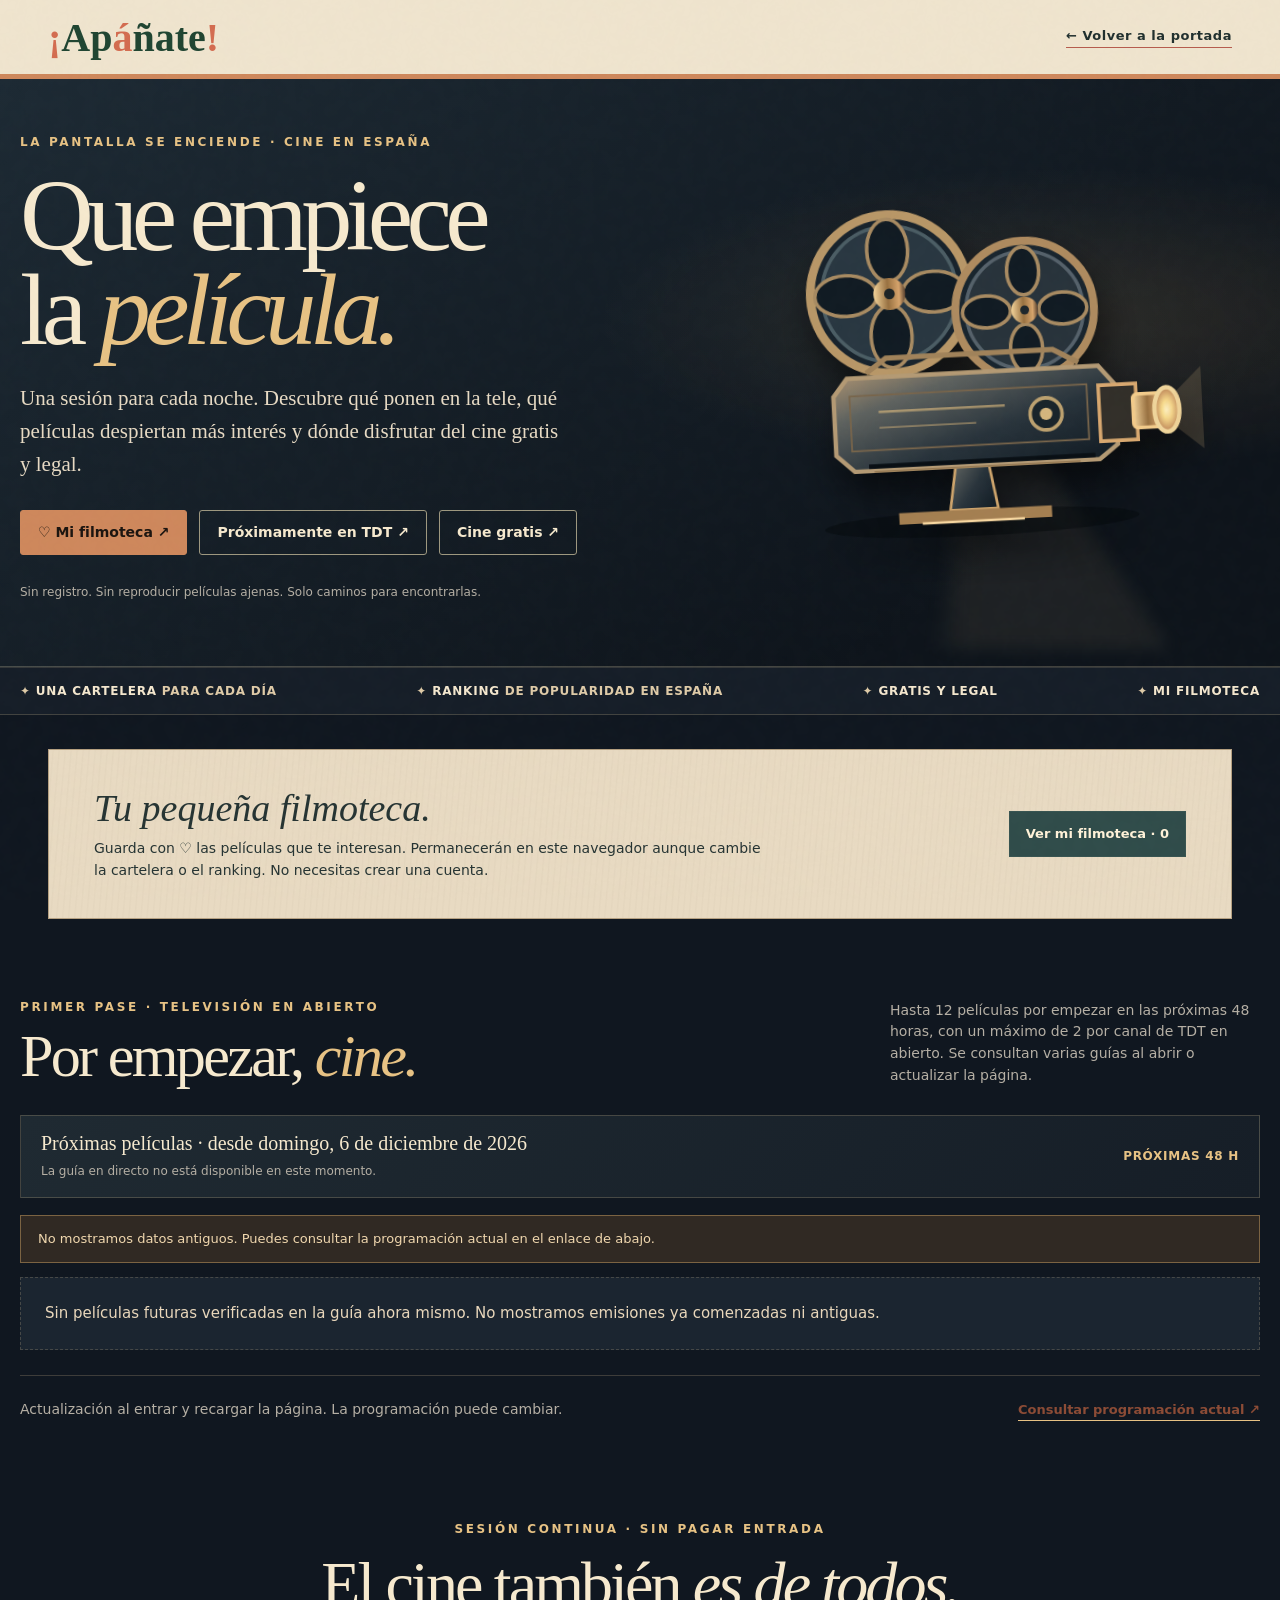
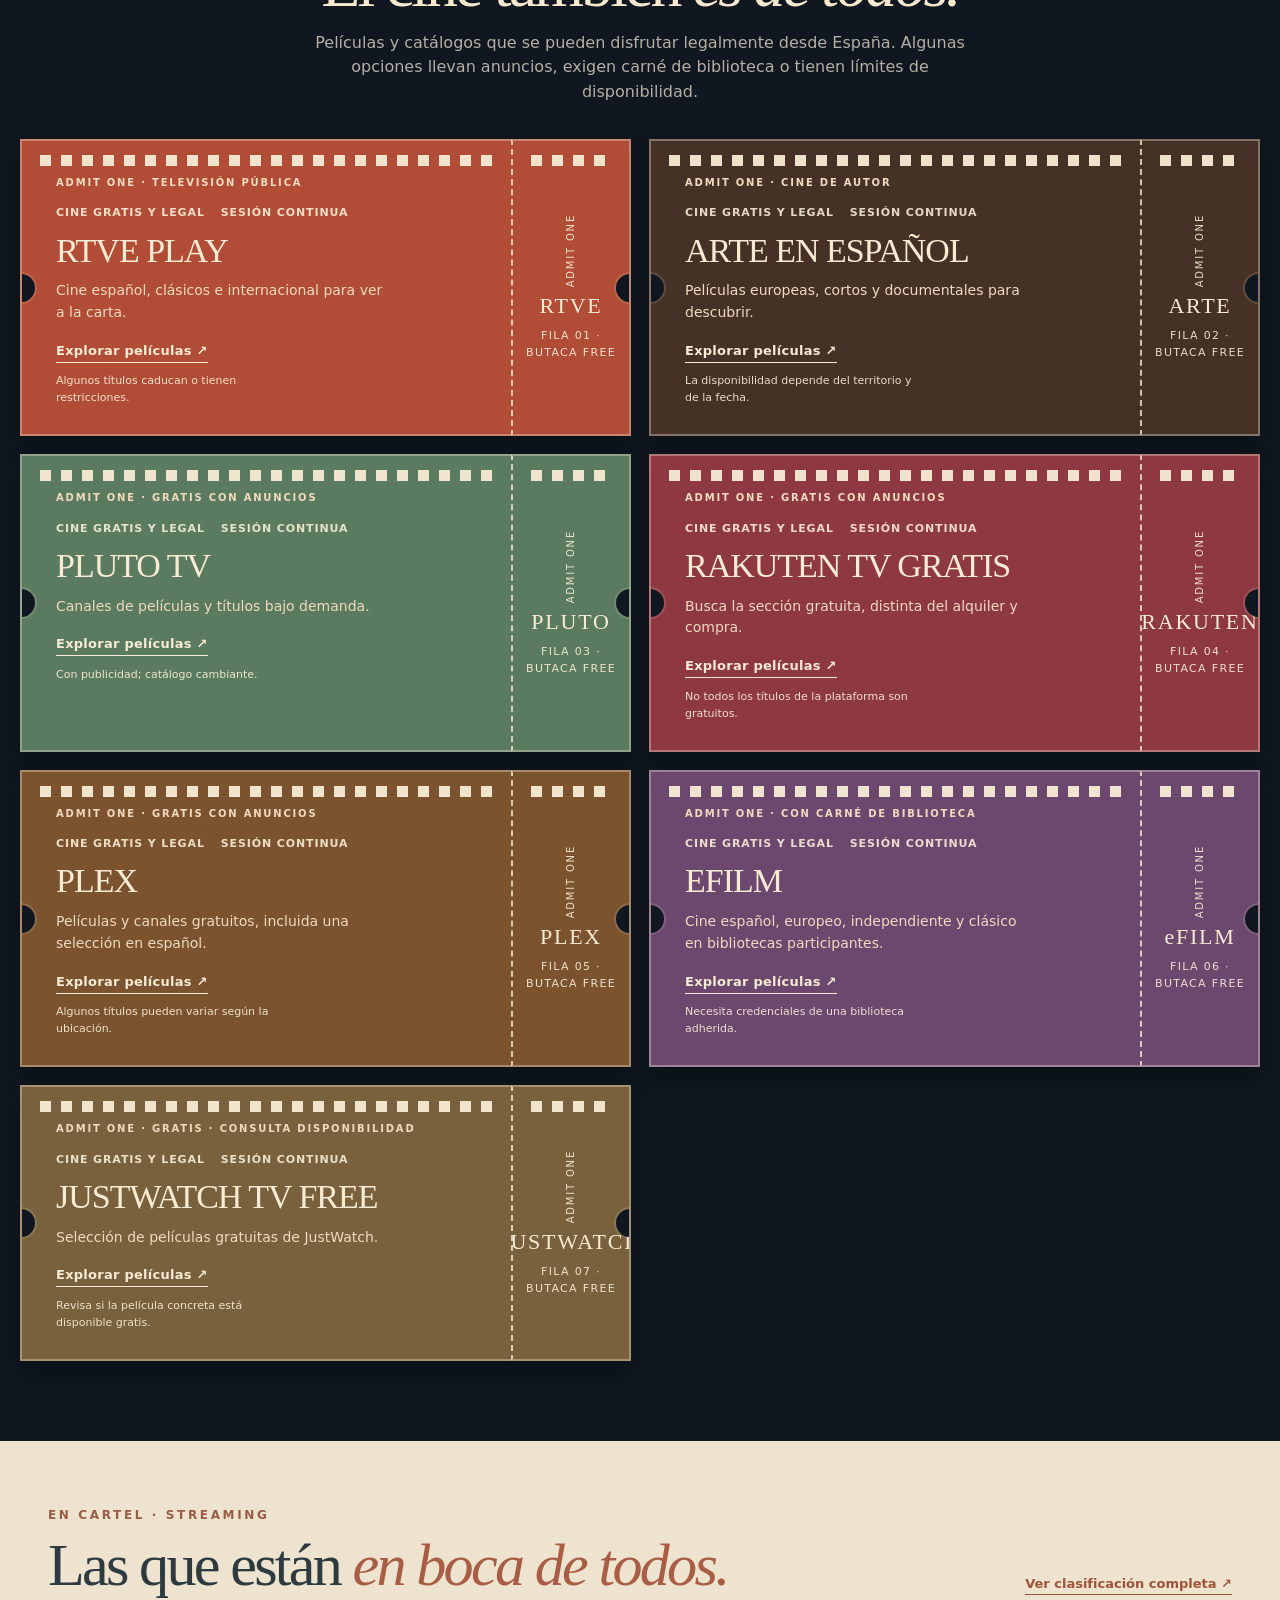
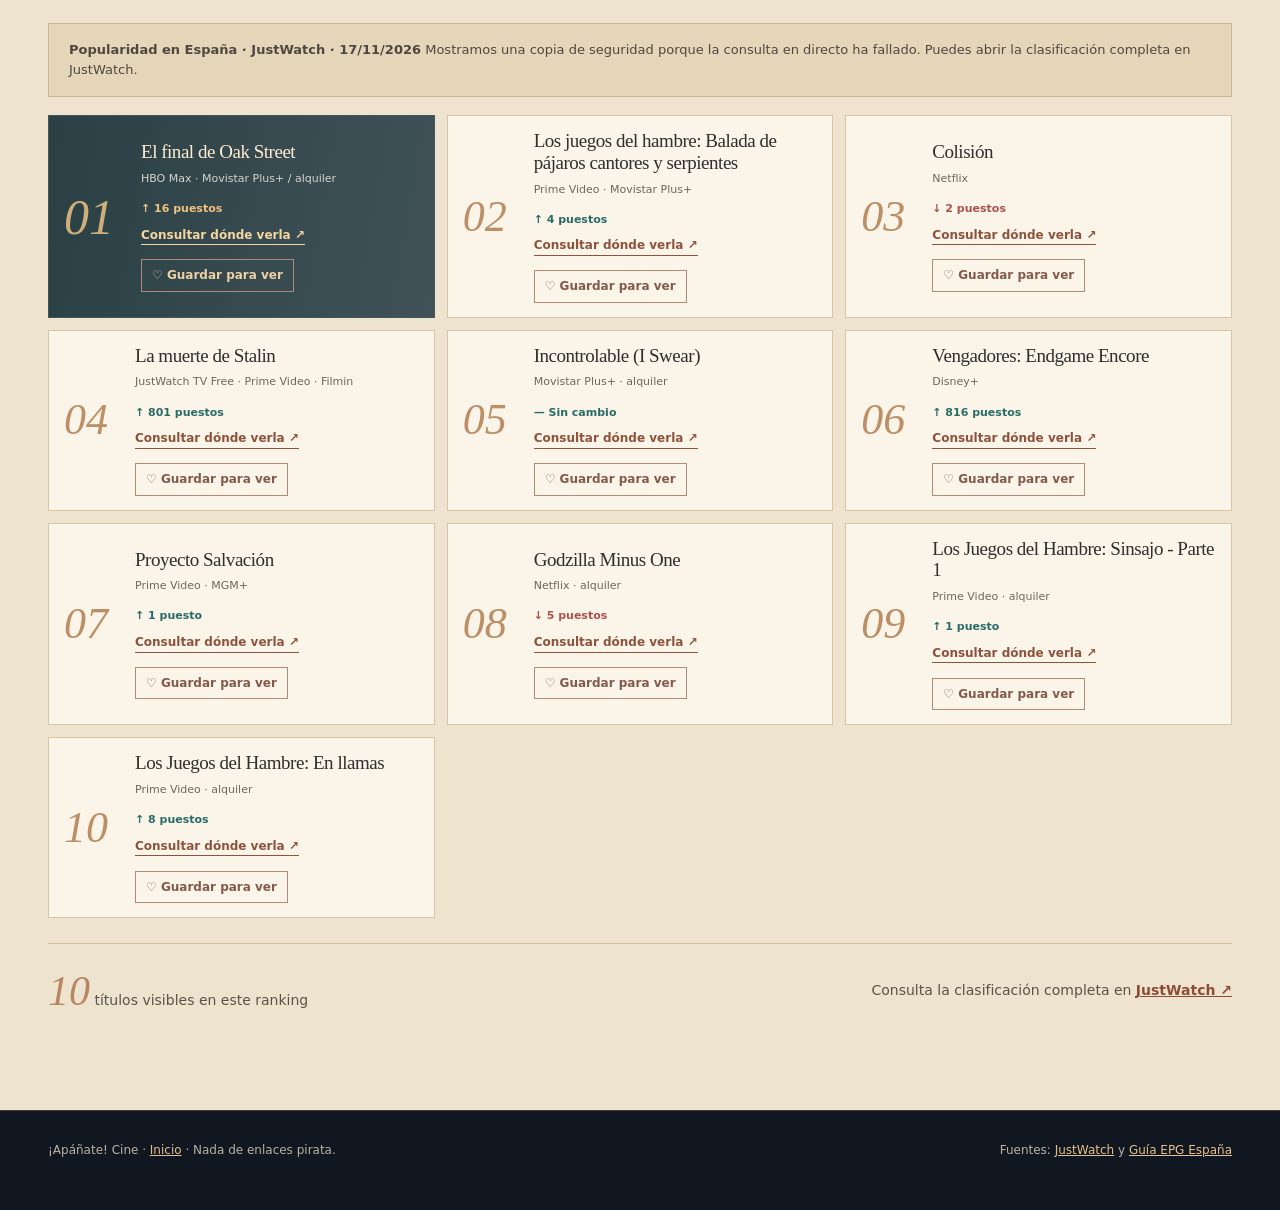
==== commit d09cab68: "Add files via upload" ====
--- a/cine/index.html
+++ b/cine/index.html
@@ -10,35 +10,12 @@
 .meta-strip{border-top:1px solid rgba(244,215,163,.14);border-bottom:1px solid var(--edge);background:#161e28}.stripinner{display:flex;justify-content:space-between;gap:16px;padding:14px 0;flex-wrap:wrap;font-size:12px;letter-spacing:.065em;color:#dfcba8;text-transform:uppercase;font-weight:700}.stripinner b{color:#f4e7ce}
 .section{padding:62px 0 8px}.secthead{display:flex;align-items:flex-end;justify-content:space-between;gap:24px;margin-bottom:28px}.secthead h2{font:normal clamp(36px,4.7vw,61px)/1 Georgia,serif;letter-spacing:-.045em;margin-top:10px}.secthead h2 em{color:var(--gold);font-style:italic}.secthead p{color:var(--dim);font-size:14px;max-width:370px}.side-link{text-decoration:none;border-bottom:1px solid var(--gold);font-size:13px;color:var(--gold);font-weight:750;white-space:nowrap}
 .ticket{border:1px solid var(--edge);background:linear-gradient(135deg,#1f2a32,#161e27);padding:16px 20px;display:flex;align-items:center;justify-content:space-between;gap:18px;margin-bottom:17px}.ticket strong{font:normal 20px Georgia,serif}.ticket small{display:block;color:var(--dim);font-size:12px;margin-top:5px}.ticket .date{font-size:12px;color:var(--gold);font-weight:850;letter-spacing:.06em;white-space:nowrap}.tvgrid{display:grid;grid-template-columns:repeat(3,minmax(0,1fr));gap:14px}.tvcard{background:#1b2530;border:1px solid var(--edge);min-height:190px;padding:21px;display:flex;flex-direction:column;position:relative;overflow:hidden}.tvcard:after{content:'✳';font:120px Georgia,serif;color:rgba(239,208,155,.045);position:absolute;right:-8px;top:-36px;pointer-events:none}.tvtop{display:flex;align-items:center;justify-content:space-between;gap:10px}.time{font:normal 36px Georgia,serif;color:var(--gold);letter-spacing:-.05em}.channel{font-size:11px;text-transform:uppercase;letter-spacing:.08em;color:#191b1f;background:#d7c3a1;border-radius:2px;padding:5px 9px;font-weight:850}.tvcard h3{font:normal 23px/1.14 Georgia,serif;margin:16px 0 9px;position:relative}.tag{font-size:12px;color:#b5b6b0;margin-top:auto}.live-link{font-size:13px;color:var(--gold);font-weight:700;text-decoration:none}.tvcard .live-link{margin-top:10px}.archived{background:#302923;border:1px solid rgba(235,184,113,.4);color:#f0d7ae;padding:13px 17px;font-size:13px;margin-bottom:14px}
-.ranking-bg{background:#eee3ce;color:#2e302e;margin-top:72px;padding:65px 0 72px}.ranking-bg .eyebrow{color:#995c45}.ranking-bg .secthead h2{color:#2d3b40}.ranking-bg .secthead h2 em{color:#a95d44}.ranking-bg .secthead p{color:#58534d}.ranking-bg .side-link{color:#9f5337;border-color:#9f5337}.chartintro{background:#e5d5b9;border:1px solid #c9b999;padding:16px 20px;margin-bottom:18px;font-size:13px;color:#4d4940}.charts{display:grid;grid-template-columns:repeat(2,minmax(0,1fr));gap:13px}.film{display:grid;grid-template-columns:74px minmax(0,1fr);gap:17px;align-items:center;border:1px solid #d5c4a5;padding:19px;background:#faf4e9;min-height:155px}.film:first-child{grid-column:1/-1;background:linear-gradient(100deg,#20343d,#30464b);color:#ffecd0;border-color:#364a4c;grid-template-columns:116px 1fr;min-height:192px}.film:first-child .fmeta{color:#c5c9c4}.film:first-child .filmlink{color:#f5d6a0}.film:first-child .mov{color:#e9b47c}.num{font:italic 58px Georgia,serif;line-height:1;color:#b58254;opacity:.88}.film:first-child .num{font-size:92px;color:#e5bf82}.film h3{font:normal 23px/1.17 Georgia,serif;letter-spacing:-.025em;margin-bottom:9px}.fmeta{font-size:12px;color:#6d675c;margin-bottom:10px}.mov{font-weight:850;color:#296c67;font-size:12px}.mov.down{color:#aa5349}.filmlink{display:inline-block;color:#8d533d;font-size:12px;font-weight:800;text-decoration:none;border-bottom:1px solid currentColor;margin-top:8px}.rankfooter{display:flex;align-items:center;justify-content:space-between;gap:20px;border-top:1px solid #d3be9d;padding:23px 0;margin-top:25px;font-size:14px;color:#595348}.rankfooter a{color:#8c4c36;font-weight:850}.numberbig{font:italic 48px Georgia,serif;color:#b68762}
-.freehead{text-align:center;padding-top:6px}.freehead h2{font:normal clamp(39px,5vw,67px)/1 Georgia,serif;letter-spacing:-.045em;margin:14px 0}.freehead p{color:var(--dim);max-width:670px;margin:auto}.freegrid{display:grid;grid-template-columns:repeat(3,minmax(0,1fr));gap:14px;margin-top:34px}.freecard{border:1px solid var(--edge);background:linear-gradient(150deg,#1e2a31,#162029);padding:24px;min-height:242px;display:flex;flex-direction:column;position:relative}.freecard .label{font-size:10px;letter-spacing:.14em;color:#ddaf76;font-weight:850;text-transform:uppercase}.freecard h3{font:normal 27px Georgia,serif;margin:14px 0 12px}.freecard p{font-size:14px;color:#c3c6c2;margin-bottom:15px}.freecard a{margin-top:auto;align-self:start;color:#f5d69e;font-size:13px;font-weight:800;text-decoration:none;border-bottom:1px solid #b18c65;padding-bottom:4px}.freecard small{display:block;color:#8f9d9c;font-size:11px;margin-top:10px}.freecard.special{background:#2b3637;border-color:#69847a}.freecard.special h3{color:#f5dcaa}
+.ranking-bg{background:#eee3ce;color:#2e302e;margin-top:72px;padding:65px 0 72px}.ranking-bg .eyebrow{color:#995c45}.ranking-bg .secthead h2{color:#2d3b40}.ranking-bg .secthead h2 em{color:#a95d44}.ranking-bg .secthead p{color:#58534d}.ranking-bg .side-link{color:#9f5337;border-color:#9f5337}.chartintro{background:#e5d5b9;border:1px solid #c9b999;padding:16px 20px;margin-bottom:18px;font-size:13px;color:#4d4940}.charts{display:grid;grid-template-columns:repeat(3,minmax(0,1fr));gap:12px}.film{display:grid;grid-template-columns:58px minmax(0,1fr);gap:13px;align-items:center;border:1px solid #d5c4a5;padding:14px 15px;background:#faf4e9;min-height:124px}.film:first-child{grid-column:auto;background:linear-gradient(100deg,#2a4045,#405257);color:#ffecd0;border-color:#40585b;grid-template-columns:64px 1fr;min-height:126px}.film:first-child .fmeta{color:#d7d4cb}.film:first-child .filmlink{color:#f5d6a0}.film:first-child .mov{color:#f0c17f}.num{font:italic 44px Georgia,serif;line-height:1;color:#b58254;opacity:.88}.film:first-child .num{font-size:50px;color:#e5bf82}.film h3{font:normal 19px/1.14 Georgia,serif;letter-spacing:-.025em;margin-bottom:7px}.fmeta{font-size:11px;color:#6d675c;margin-bottom:8px}.mov{font-weight:850;color:#296c67;font-size:11px}.mov.down{color:#aa5349}.filmlink{display:inline-block;color:#8d533d;font-size:12px;font-weight:800;text-decoration:none;border-bottom:1px solid currentColor;margin-top:6px}.rankfooter{display:flex;align-items:center;justify-content:space-between;gap:20px;border-top:1px solid #d3be9d;padding:23px 0;margin-top:25px;font-size:14px;color:#595348}.rankfooter a{color:#8c4c36;font-weight:850}.numberbig{font:italic 42px Georgia,serif;color:#b68762}
+.freehead{text-align:center;padding-top:6px}.freehead h2{font:normal clamp(39px,5vw,67px)/1 Georgia,serif;letter-spacing:-.045em;margin:14px 0}.freehead p{color:var(--dim);max-width:670px;margin:auto}.freegrid{display:grid;grid-template-columns:repeat(2,minmax(0,1fr));gap:18px;margin-top:34px}.freecard{--ticket-bg:#b4553a;--ticket-ink:#f7ebd4;--ticket-dim:#f1dac0;display:grid;grid-template-columns:minmax(0,1fr) 120px;position:relative;min-height:192px;filter:drop-shadow(0 12px 10px rgba(0,0,0,.28))}.freecard-body,.freecard-stub{position:relative;color:var(--ticket-ink);background:var(--ticket-bg);border:2px solid rgba(255,244,222,.34)}.freecard-body{padding:34px 28px 28px 34px;border-right:0;overflow:hidden}.freecard-stub{display:flex;flex-direction:column;justify-content:center;align-items:center;padding:20px 12px;border-left:2px dashed rgba(255,244,222,.75);overflow:hidden}.freecard-body:before,.freecard-stub:after{content:'';position:absolute;top:50%;transform:translateY(-50%);width:28px;height:28px;border-radius:50%;background:var(--bg);box-shadow:0 0 0 2px rgba(255,244,222,.14)}.freecard-body:before{left:-15px}.freecard-stub:after{right:-15px}.freecard-body:after,.freecard-stub:before{content:'';position:absolute;left:18px;right:18px;height:11px;opacity:.95;background:repeating-linear-gradient(90deg,var(--ticket-ink) 0 11px,transparent 11px 21px)}.freecard-body:after{top:14px;box-shadow:0 calc(100% - 28px) 0 0 var(--ticket-ink)}.freecard-stub:before{top:14px;box-shadow:0 calc(100% - 28px) 0 0 var(--ticket-ink)}.freecard .label{display:block;font-size:10px;letter-spacing:.18em;color:var(--ticket-dim);font-weight:850;text-transform:uppercase;margin-bottom:14px}.freecard h3{font:normal 34px/1.02 Georgia,serif;margin:0 0 12px;letter-spacing:-.03em;text-transform:uppercase}.freecard p{font-size:14px;color:var(--ticket-dim);margin-bottom:14px;max-width:38ch}.freecard a{margin-top:auto;align-self:start;color:var(--ticket-ink);font-size:13px;font-weight:900;text-decoration:none;border-bottom:1px solid currentColor;padding-bottom:4px;letter-spacing:.02em}.freecard small{display:block;color:rgba(255,244,222,.88);font-size:11px;margin-top:10px;max-width:34ch}.freecard-body .ticket-meta{display:flex;gap:16px;flex-wrap:wrap;font-size:11px;letter-spacing:.08em;text-transform:uppercase;color:rgba(255,244,222,.86);font-weight:700;margin-bottom:12px}.freecard-stub .entry{font-size:10px;letter-spacing:.18em;text-transform:uppercase;color:rgba(255,244,222,.88);writing-mode:vertical-rl;transform:rotate(180deg);margin-bottom:8px}.freecard-stub .entry-mark{font:normal 22px/1 Georgia,serif;letter-spacing:.08em;text-align:center}.freecard-stub .entry-code{font-size:11px;color:rgba(255,244,222,.88);letter-spacing:.12em;text-transform:uppercase;margin-top:10px;text-align:center}.freecard[data-brand='rtve']{--ticket-bg:#b14d36}.freecard[data-brand='arte']{--ticket-bg:#453126}.freecard[data-brand='pluto']{--ticket-bg:#5a7b5f}.freecard[data-brand='rakuten']{--ticket-bg:#8e3842}.freecard[data-brand='plex']{--ticket-bg:#7b542f}.freecard[data-brand='efilm']{--ticket-bg:#6c486f}.freecard[data-brand='justwatch']{--ticket-bg:#78613c}
 .shelfband{margin:72px 0 65px;padding:36px 45px;border:1px solid #b5a081;background:repeating-linear-gradient(95deg,#e8dac2,#e8dac2 3px,#e4d6be 4px,#e9dbc3 6px);color:#263433;display:flex;align-items:center;justify-content:space-between;gap:20px}.shelfband h2{font:italic 38px Georgia,serif;margin-bottom:8px}.shelfband p{font-size:14px;max-width:670px}.shelfband button{border:1px solid #385451;background:#304c4a;color:#fff2d9;font-weight:850;font-size:13px;padding:12px 16px;white-space:nowrap}.shelf{display:none;gap:14px;grid-template-columns:repeat(2,minmax(0,1fr));padding-bottom:48px}.shelf.open{display:grid}.saveditem{border:1px solid var(--edge);background:#1f2931;padding:15px 18px;display:flex;align-items:center;justify-content:space-between;gap:14px}.saveditem b{display:block;font:normal 20px Georgia,serif}.saveditem small{color:var(--dim);font-size:12px}.remove{background:transparent;border:1px solid #a06c5b;color:#efb29a;padding:8px 10px;font-size:12px}.save{border:1px solid #d5b882;color:#e8d7b6;background:transparent;padding:6px 10px;font-size:12px;font-weight:750;margin-top:13px}.film .save{color:#845a4a;border-color:#ae8b76}.film:first-child .save{color:#efd0a4;border-color:#ae8b76}.footer{border-top:1px solid var(--edge);padding:30px 0 50px;color:#bcb2a2;font-size:12px}.footer a{color:#e5c08c}.footinner{display:flex;justify-content:space-between;gap:20px;flex-wrap:wrap}
 @media(max-width:980px){.heroarea{grid-template-columns:1fr .65fr}.hero h1{font-size:77px}.tvgrid{grid-template-columns:repeat(2,1fr)}.freegrid{grid-template-columns:repeat(2,1fr)}}
 @media(max-width:680px){.shell{padding:0 18px}.topinner{min-height:68px}.topback{font-size:11px}.heroarea{grid-template-columns:1fr;min-height:0;padding:44px 0 20px}.hero h1{font-size:73px}.projector-stage{min-height:270px}.projector{width:330px}.beam{inset:-10% -30% -10% 20%}.section{padding-top:44px}.secthead{align-items:start;flex-direction:column;gap:9px}.tvgrid,.charts,.freegrid,.shelf{grid-template-columns:1fr}.film:first-child{grid-column:auto;grid-template-columns:74px 1fr;min-height:155px}.film:first-child .num{font-size:65px}.film h3{font-size:21px}.shelfband{padding:27px;display:block}.shelfband button{margin-top:18px}.ticket{align-items:start;flex-direction:column}.ranking-bg{padding:48px 0;margin-top:50px}.rankfooter{align-items:start;flex-direction:column}}
 
-/* Entradas de sesión continua: diseño original inspirado en billetes de cine vintage */
-.freegrid{grid-template-columns:repeat(2,minmax(0,1fr));gap:22px;margin-top:38px}
-.freecard,.freecard.special{--brand:#bc8658;--paper:#f1e3c4;--dark:#3d3024;--accent:#ddad72;position:relative;isolation:isolate;display:grid;grid-template-columns:minmax(0,1fr) 100px;min-height:235px;padding:0;overflow:visible;background:var(--paper);border:3px solid var(--brand);border-radius:12px;color:var(--dark);box-shadow:5px 6px 0 rgba(0,0,0,.22),inset 0 0 0 5px rgba(255,255,255,.28)}
-.freecard::before,.freecard::after{content:"";position:absolute;width:24px;height:24px;border-radius:50%;background:var(--bg);top:50%;transform:translateY(-50%);z-index:4;pointer-events:none;border:3px solid var(--brand)}
-.freecard::before{left:-16px}.freecard::after{right:-16px}
-.freecard-body{padding:25px 18px 25px 30px;display:flex;flex-direction:column;align-items:flex-start;min-width:0}
-.freecard .label{color:var(--dark);opacity:.8;font-size:10px;letter-spacing:.14em}
-.freecard h3,.freecard.special h3{color:var(--dark);font:800 clamp(22px,2.5vw,30px)/1.06 Georgia,serif;margin:12px 0}
-.freecard p{color:var(--dark);font-size:13px;line-height:1.45;margin:0 0 12px}
-.freecard small{color:var(--dark);opacity:.8;font-size:11px;line-height:1.4;margin-top:10px}
-.freecard a{margin-top:auto;border:0;border-radius:5px;padding:9px 11px;background:var(--brand);color:white;font-size:12px;letter-spacing:.005em;font-weight:800;text-decoration:none;display:inline-block}
-.freecard a:hover,.freecard a:focus-visible{filter:brightness(.86);text-decoration:underline}
-.freecard-stub{position:relative;border-left:2px dashed var(--brand);display:flex;flex-direction:column;justify-content:space-between;align-items:center;gap:8px;text-align:center;padding:22px 8px 20px;background:color-mix(in srgb,var(--brand) 13%,transparent);border-radius:0 8px 8px 0}
-.freecard-stub .entry{font:800 10px/1.2 system-ui,sans-serif;letter-spacing:.22em;writing-mode:vertical-rl;transform:rotate(180deg);opacity:.8}
-.freecard-stub .entry-mark{font:900 13px/1.15 system-ui,sans-serif;overflow-wrap:anywhere;max-width:75px}
-.freecard-stub .entry-code{font:700 9px/1.3 ui-monospace,monospace;letter-spacing:.12em;opacity:.6}
-.freecard[data-brand="rtve"]{--brand:#176db2;--paper:#e3f2ff;--dark:#123d67}
-.freecard[data-brand="arte"]{--brand:#ea521f;--paper:#fff0e0;--dark:#692b19}
-.freecard[data-brand="pluto"]{--brand:#222631;--paper:#f5e2ff;--dark:#242038}
-.freecard[data-brand="rakuten"]{--brand:#ba1723;--paper:#ffe8e5;--dark:#7e1b21}
-.freecard[data-brand="plex"]{--brand:#b67a0f;--paper:#fff2c9;--dark:#4d3716}
-.freecard[data-brand="efilm"]{--brand:#437d72;--paper:#e6f6ed;--dark:#234e45}
-.freecard[data-brand="justwatch"]{--brand:#ae5b12;--paper:#ffeedf;--dark:#663a1a}
 /* Distintivos tipográficos identificables para cadenas: no se simulan logos oficiales */
 .tvcard .channel{display:inline-flex;align-items:center;justify-content:center;text-align:center;border-radius:6px;padding:7px 10px;border:2px solid rgba(255,255,255,.18);background:#d7c3a1;color:#151b20;font:900 12px/1.1 system-ui,sans-serif;letter-spacing:.01em;text-transform:none;min-height:33px;box-shadow:0 2px 0 rgba(0,0,0,.18)}
 .tvcard .channel[data-channel="la1"]{background:#e52c31;color:white;border-color:#f87374}
@@ -46,10 +23,6 @@
 .tvcard .channel[data-channel="fdf"]{background:#216aaf;color:white;border-color:#6aa5d6}
 .tvcard .channel[data-channel="bmad"]{background:#34393e;color:#fff;border-color:#a1adb5}
 .tvcard .channel[data-channel="canalsur"]{background:#edf6fe;color:#174d86;border-color:#56a8d7}
-@media(max-width:980px){.freegrid{grid-template-columns:repeat(2,minmax(0,1fr))}}
-@media(max-width:760px){.freegrid{grid-template-columns:1fr}.freecard,.freecard.special{grid-template-columns:minmax(0,1fr) 85px;min-height:220px}.freecard-body{padding:22px 15px 22px 23px}}
-@media(max-width:380px){.freecard,.freecard.special{grid-template-columns:minmax(0,1fr) 65px}.freecard-stub{padding-left:5px;padding-right:5px}.freecard-stub .entry-mark{font-size:10px}.freecard-body{padding:20px 12px 20px 21px}}
-
 
 /* Filmoteca antes de la programación, TV fresca sin contenido archivado */
 #filmoteca .shelfband{margin:34px 0 17px}
@@ -79,7 +52,7 @@
 
 <section id="tele" class="section shell"><div class="secthead"><div><div class="eyebrow">Primer pase · Televisión en abierto</div><h2>Por empezar, <em>cine.</em></h2></div><p>Hasta 12 películas por empezar en las próximas 48 horas, con un máximo de 2 por canal de TDT en abierto. Se consultan varias guías al abrir o actualizar la página.</p></div><div class="ticket"><div><strong id="tv-date-heading">Consultando cartelera de hoy…</strong><small id="tv-intro">Selección de películas por empezar en la TDT española</small></div><span class="date" id="tv-date-label">HOY</span></div><div id="archive-warning" class="archived" hidden></div><div class="tvgrid" id="tv-list"></div><div class="rankfooter" style="border-color:var(--edge);color:var(--dim)"><span>Actualización al entrar y recargar la página. La programación puede cambiar.</span><a class="side-link" href="https://www.formulatv.com/programacion/" target="_blank" rel="noopener noreferrer">Consultar programación actual ↗</a></div></section>
 <section id="gratis" class="section shell"><div class="freehead"><div class="eyebrow">Sesión continua · Sin pagar entrada</div><h2>El cine también <em>es de todos.</em></h2><p>Películas y catálogos que se pueden disfrutar legalmente desde España. Algunas opciones llevan anuncios, exigen carné de biblioteca o tienen límites de disponibilidad.</p></div><div id="free-list" class="freegrid"></div></section>
-<section id="ranking" class="ranking-bg"><div class="shell"><div class="secthead"><div><div class="eyebrow">En cartel · Streaming</div><h2>Las que están <em>en boca de todos.</em></h2></div><a class="side-link" href="https://www.justwatch.com/es/streaming-charts" target="_blank" rel="noopener noreferrer">Ver clasificación completa ↗</a></div><div class="chartintro"><strong>Popularidad en España · JustWatch · 17/11/2026</strong> · Datos de interés de usuarios (búsquedas, clics y listas), <b>no cifras de espectadores</b>. La web pública nos permitió verificar los 10 primeros puestos de un objetivo de 20; no inventamos los restantes. Esta edición es una fotografía de esa fecha, no una clasificación en directo.</div><div id="film-list" class="charts"></div><div class="rankfooter"><span><span class="numberbig">10/20</span> puestos verificados de la clasificación española</span><span>El Top 20 completo está disponible en <a href="https://www.justwatch.com/es/streaming-charts" target="_blank" rel="noopener noreferrer">JustWatch ↗</a></span></div></div></section>
+<section id="ranking" class="ranking-bg"><div class="shell"><div class="secthead"><div><div class="eyebrow">En cartel · Streaming</div><h2>Las que están <em>en boca de todos.</em></h2></div><a class="side-link" href="https://www.justwatch.com/es/streaming-charts" target="_blank" rel="noopener noreferrer">Ver clasificación completa ↗</a></div><div id="rank-info" class="chartintro"><strong id="rank-head">Popularidad en España · cargando ranking del día…</strong> <span id="rank-copy">Actualizamos la clasificación al abrir la página. Si la consulta en directo falla, mantenemos una última referencia guardada para no dejar la sección vacía.</span></div><div id="film-list" class="charts"></div><div class="rankfooter"><span id="rank-count"><span class="numberbig">—</span> clasificación del día en preparación</span><span id="rank-note">El Top completo está disponible en <a href="https://www.justwatch.com/es/streaming-charts" target="_blank" rel="noopener noreferrer">JustWatch ↗</a></span></div></div></section>
 
 </main><footer class="footer"><div class="shell footinner"><span>¡Apáñate! Cine · <a href="/">Inicio</a> · Nada de enlaces pirata.</span><span>Fuentes: <a href="https://www.justwatch.com/es/streaming-charts" target="_blank" rel="noopener noreferrer">JustWatch</a> y <a href="https://github.com/raulfdeztdo/epg" target="_blank" rel="noopener noreferrer">Guía EPG España</a></span></div></footer>
 <script type="application/json" id="cinema-data">{"fecha_tv":"2026-11-17","fecha_ranking":"2026-11-17","actualizacion_ranking":"05:38","fuente_ranking":"https://www.justwatch.com/es/streaming-charts","fuente_tv":"https://www.formulatv.com/programacion/","streaming":[{"puesto":1,"titulo":"El final de Oak Street","movimiento":16,"donde":"HBO Max · Movistar Plus+ / alquiler","enlace":"https://www.justwatch.com/es/streaming-charts","fecha":"2026-11-17"},{"puesto":2,"titulo":"Los juegos del hambre: Balada de pájaros cantores y serpientes","movimiento":4,"donde":"Prime Video · Movistar Plus+","enlace":"https://www.justwatch.com/es/streaming-charts","fecha":"2026-11-17"},{"puesto":3,"titulo":"Colisión","movimiento":-2,"donde":"Netflix","enlace":"https://www.justwatch.com/es/streaming-charts","fecha":"2026-11-17"},{"puesto":4,"titulo":"La muerte de Stalin","movimiento":801,"donde":"JustWatch TV Free · Prime Video · Filmin","enlace":"https://www.justwatch.com/es/streaming-charts","fecha":"2026-11-17"},{"puesto":5,"titulo":"Incontrolable (I Swear)","movimiento":0,"donde":"Movistar Plus+ · alquiler","enlace":"https://www.justwatch.com/es/streaming-charts","fecha":"2026-11-17"},{"puesto":6,"titulo":"Vengadores: Endgame Encore","movimiento":816,"donde":"Disney+","enlace":"https://www.justwatch.com/es/streaming-charts","fecha":"2026-11-17"},{"puesto":7,"titulo":"Proyecto Salvación","movimiento":1,"donde":"Prime Video · MGM+","enlace":"https://www.justwatch.com/es/streaming-charts","fecha":"2026-11-17"},{"puesto":8,"titulo":"Godzilla Minus One","movimiento":-5,"donde":"Netflix · alquiler","enlace":"https://www.justwatch.com/es/streaming-charts","fecha":"2026-11-17"},{"puesto":9,"titulo":"Los Juegos del Hambre: Sinsajo - Parte 1","movimiento":1,"donde":"Prime Video · alquiler","enlace":"https://www.justwatch.com/es/streaming-charts","fecha":"2026-11-17"},{"puesto":10,"titulo":"Los Juegos del Hambre: En llamas","movimiento":8,"donde":"Prime Video · alquiler","enlace":"https://www.justwatch.com/es/streaming-charts","fecha":"2026-11-17"}],"tv":[],"gratis":[{"nombre":"RTVE Play","tipo":"Televisión pública","descripcion":"Cine español, clásicos e internacional para ver a la carta.","url":"https://www.rtve.es/play/cine/","nota":"Algunos títulos caducan o tienen restricciones."},{"nombre":"ARTE en español","tipo":"Cine de autor","descripcion":"Películas europeas, cortos y documentales para descubrir.","url":"https://www.arte.tv/es/videos/cine/","nota":"La disponibilidad depende del territorio y de la fecha."},{"nombre":"Pluto TV","tipo":"Gratis con anuncios","descripcion":"Canales de películas y títulos bajo demanda.","url":"https://pluto.tv/es/","nota":"Con publicidad; catálogo cambiante."},{"nombre":"Rakuten TV Gratis","tipo":"Gratis con anuncios","descripcion":"Busca la sección gratuita, distinta del alquiler y compra.","url":"https://www.rakuten.tv/es","nota":"No todos los títulos de la plataforma son gratuitos."},{"nombre":"Plex","tipo":"Gratis con anuncios","descripcion":"Películas y canales gratuitos, incluida una selección en español.","url":"https://watch.plex.tv/es/on-demand/category/en-espanol","nota":"Algunos títulos pueden variar según la ubicación."},{"nombre":"eFilm","tipo":"Con carné de biblioteca","descripcion":"Cine español, europeo, independiente y clásico en bibliotecas participantes.","url":"https://www.bibliotecaspublicas.es/utrera/Prestamo/-eFilm--servicio-de-visionado-de-pel-culas--series-y-manga.html","nota":"Necesita credenciales de una biblioteca adherida."},{"nombre":"JustWatch TV Free","tipo":"Gratis · consulta disponibilidad","descripcion":"Selección de películas gratuitas de JustWatch.","url":"https://www.justwatch.com/es","nota":"Revisa si la película concreta está disponible gratis."}]}</script>
@@ -87,7 +60,7 @@
 (()=>{'use strict';
 const db=JSON.parse(document.getElementById('cinema-data').textContent),$=id=>document.getElementById(id);
 const esc=s=>String(s??'').replace(/[&<>"']/g,c=>({'&':'&amp;','<':'&lt;','>':'&gt;','"':'&quot;',"'":'&#39;'}[c]));
-const tvItems=[];
+const tvItems=[]; const streamingItems=Array.isArray(db.streaming)?db.streaming.slice():[]; let rankMeta={fecha:db.fecha_ranking||'', fuente:'JustWatch', total:db.streaming?.length||0, modo:'copia de seguridad'};
 function todayMadrid(){return new Intl.DateTimeFormat('es-ES',{timeZone:'Europe/Madrid',weekday:'long',day:'numeric',month:'long',year:'numeric'}).format(new Date())}
 $('tv-date-heading').textContent='Próximas películas · desde '+todayMadrid();
 $('tv-date-label').textContent='PRÓXIMAS 48 H';
@@ -124,6 +97,7 @@
 function key(item){return item.titulo.toLocaleLowerCase('es').normalize('NFD').replace(/[\u0300-\u036f]/g,'')}
 function toggle(item,source){const k=key(item);if(saved.some(x=>x.id===k))saved=saved.filter(x=>x.id!==k);else saved.push({id:k,titulo:item.titulo,fuente:source,fecha:db.fecha_ranking});persist();renderAll()}
 function favButton(item,source){const yes=saved.some(x=>x.id===key(item));return `<button class="save" type="button" data-film="${esc(key(item))}" data-source="${source}" aria-pressed="${yes}" aria-label="${yes?'Quitar de':'Guardar en'} mi filmoteca">${yes?'♥ Guardada':'♡ Guardar para ver'}</button>`}
+function formatRankDate(v){if(!v)return 'sin fecha'; const d=new Date(v); if(!Number.isFinite(d.getTime())) return esc(v); return new Intl.DateTimeFormat('es-ES',{timeZone:'Europe/Madrid',day:'2-digit',month:'2-digit',year:'numeric'}).format(d)}
 function movement(n){return n>0?`<span class="mov">↑ ${n} ${n===1?'puesto':'puestos'}</span>`:n<0?`<span class="mov down">↓ ${Math.abs(n)} puestos</span>`:`<span class="mov">— Sin cambio</span>`}
 function channelTheme(c){return ({'La 1':'la1','La 2':'la2','FDF':'fdf','Be Mad':'bmad','Canal Sur':'canalsur'})[c]||'other'}
 function freeTheme(n){return ({'RTVE Play':'rtve','ARTE en español':'arte','Pluto TV':'pluto','Rakuten TV Gratis':'rakuten','Plex':'plex','eFilm':'efilm','JustWatch TV Free':'justwatch'})[n]||'other'}
@@ -134,14 +108,15 @@
   const hour=new Intl.DateTimeFormat('es-ES',{timeZone:'Europe/Madrid',hour:'2-digit',minute:'2-digit',hour12:false});
   $('tv-list').innerHTML=tvItems.length?tvItems.slice(0,12).map(t=>`<article class="tvcard"><div class="tvtop"><time class="time" datetime="${esc(t.inicio)}">${hour.format(new Date(t.inicio))}</time><span class="channel" data-channel="${channelTheme(t.canal)}">${esc(t.canal)}</span></div><h3>${esc(t.titulo)}</h3><p class="tag">${esc(t.genero||'Película')} · Pendiente de emisión</p><a href="${esc(t.fuente)}" class="live-link" target="_blank" rel="noopener noreferrer">Comprobar horario ↗</a>${favButton(t,'tv')}</article>`).join(''):'<p class="tv-message">Sin películas futuras verificadas en la guía ahora mismo. No mostramos emisiones ya comenzadas ni antiguas.</p>';
 }
-function renderRank(){$('film-list').innerHTML=db.streaming.map(f=>`<article class="film"><div class="num">${String(f.puesto).padStart(2,'0')}</div><div><h3>${esc(f.titulo)}</h3><p class="fmeta">${esc(f.donde)}</p>${movement(f.movimiento)}<div><a class="filmlink" href="${esc(f.enlace)}" target="_blank" rel="noopener noreferrer">Consultar dónde verla ↗</a></div>${favButton(f,'streaming')}</div></article>`).join('')}
-function renderFree(){$('free-list').innerHTML=db.gratis.map((p,i)=>`<article class="freecard" data-brand="${freeTheme(p.nombre)}" aria-label="Entrada de sesión continua: ${esc(p.nombre)}"><div class="freecard-body"><span class="label">${esc(p.tipo)}</span><h3>${esc(p.nombre)}</h3><p>${esc(p.descripcion)}</p><a href="${esc(p.url)}" target="_blank" rel="noopener noreferrer">Explorar películas ↗</a><small>${esc(p.nota)}</small></div><div class="freecard-stub" aria-hidden="true"><span class="entry">SESIÓN CONTINUA</span><strong class="entry-mark">${esc(freeMark(p.nombre))}</strong><span class="entry-code">GRATIS · ${String(i+1).padStart(2,'0')}</span></div></article>`).join('')}
+function renderRank(){const items=streamingItems.slice(0,12); $('film-list').innerHTML=items.length?items.map(f=>`<article class="film"><div class="num">${String(f.puesto||0).padStart(2,'0')}</div><div><h3>${esc(f.titulo)}</h3><p class="fmeta">${esc(f.donde||'Consulta plataformas y disponibilidad')}</p>${typeof f.movimiento==='number'?movement(f.movimiento):'<span class="mov">— Ranking del día</span>'}<div><a class="filmlink" href="${esc(f.enlace||'https://www.justwatch.com/es/streaming-charts')}" target="_blank" rel="noopener noreferrer">Consultar dónde verla ↗</a></div>${favButton(f,'streaming')}</div></article>`).join(''):'<p class="tv-message">No hemos podido recuperar ahora mismo el ranking del día.</p>'; $('rank-head').textContent=`Popularidad en España · ${rankMeta.fuente} · ${formatRankDate(rankMeta.fecha)}`; $('rank-copy').textContent=rankMeta.modo==='directo'?'Clasificación diaria consultada al abrir la página. Refleja interés de usuarios, no cifras de espectadores.':'Mostramos una copia de seguridad porque la consulta en directo ha fallado. Puedes abrir la clasificación completa en JustWatch.'; $('rank-count').innerHTML=`<span class="numberbig">${items.length}</span> títulos visibles en este ranking`; $('rank-note').innerHTML=rankMeta.modo==='directo'?'Actualización al abrir y recargar la página. Ver más en <a href="https://www.justwatch.com/es/streaming-charts" target="_blank" rel="noopener noreferrer">JustWatch ↗</a>':'Consulta la clasificación completa en <a href="https://www.justwatch.com/es/streaming-charts" target="_blank" rel="noopener noreferrer">JustWatch ↗</a>'; }
+function renderFree(){$('free-list').innerHTML=db.gratis.map((p,i)=>`<article class="freecard" data-brand="${freeTheme(p.nombre)}" aria-label="Entrada de sesión continua: ${esc(p.nombre)}"><div class="freecard-body"><span class="label">Admit one · ${esc(p.tipo)}</span><div class="ticket-meta"><span>cine gratis y legal</span><span>sesión continua</span></div><h3>${esc(p.nombre)}</h3><p>${esc(p.descripcion)}</p><a href="${esc(p.url)}" target="_blank" rel="noopener noreferrer">Explorar películas ↗</a><small>${esc(p.nota)}</small></div><div class="freecard-stub" aria-hidden="true"><span class="entry">ADMIT ONE</span><strong class="entry-mark">${esc(freeMark(p.nombre))}</strong><span class="entry-code">fila ${String(i+1).padStart(2,'0')} · butaca free</span></div></article>`).join('')}
 function renderShelf(){$('saved-counter').textContent=saved.length;$('shelf-list').innerHTML=saved.length?saved.map(f=>`<div class="saveditem"><div><b>${esc(f.titulo)}</b><small>${f.fuente==='tv'?'Descubierta en televisión':'Descubierta en streaming'}</small></div><button type="button" class="remove" data-remove="${esc(f.id)}">Quitar</button></div>`).join(''):'<p>Tu filmoteca está vacía. Pulsa ♡ en una película para guardarla.</p>'}
+async function updateStreaming(){ try{ const res=await fetch('/api/cine-streaming?_='+Date.now(),{cache:'no-store'}); if(!res.ok) throw new Error('ranking no disponible'); const payload=await res.json(); const fresh=Array.isArray(payload.streaming) ? payload.streaming.filter(x=>x&&x.titulo) : []; if(fresh.length){ streamingItems.splice(0,streamingItems.length,...fresh.slice(0,12)); rankMeta={fecha:payload.fecha||new Date().toISOString(), fuente:payload.fuente||'JustWatch', total:payload.total||fresh.length, modo:'directo'}; } else { throw new Error('sin datos'); } }catch(_){ rankMeta={fecha:db.fecha_ranking||new Date().toISOString(), fuente:'JustWatch', total:streamingItems.length, modo:'copia'}; } renderRank(); }
 function renderAll(){renderTV();renderRank();renderShelf()}
-function findItem(id,source){return [...tvItems,...db.streaming].find(f=>key(f)===id)||null}
+function findItem(id,source){return [...tvItems,...streamingItems].find(f=>key(f)===id)||null}
 document.addEventListener('click',e=>{let b=e.target.closest('[data-film]');if(b){const film=findItem(b.dataset.film,b.dataset.source);if(film)toggle(film,b.dataset.source)}let r=e.target.closest('[data-remove]');if(r){saved=saved.filter(f=>f.id!==r.dataset.remove);persist();renderAll()}});
 $('open-shelf').addEventListener('click',e=>{let open=$('shelf-list').classList.toggle('open');$('open-shelf').setAttribute('aria-expanded',String(open));if(open)$('shelf-list').scrollIntoView({behavior:'smooth',block:'nearest'})});
-renderFree();renderAll();updateTV();
+renderFree();renderAll();updateTV();updateStreaming();
 window.addEventListener('pageshow',e=>{if(e.persisted)updateTV()});
 setInterval(()=>{if(!document.hidden)renderTV()},30000);
 })();
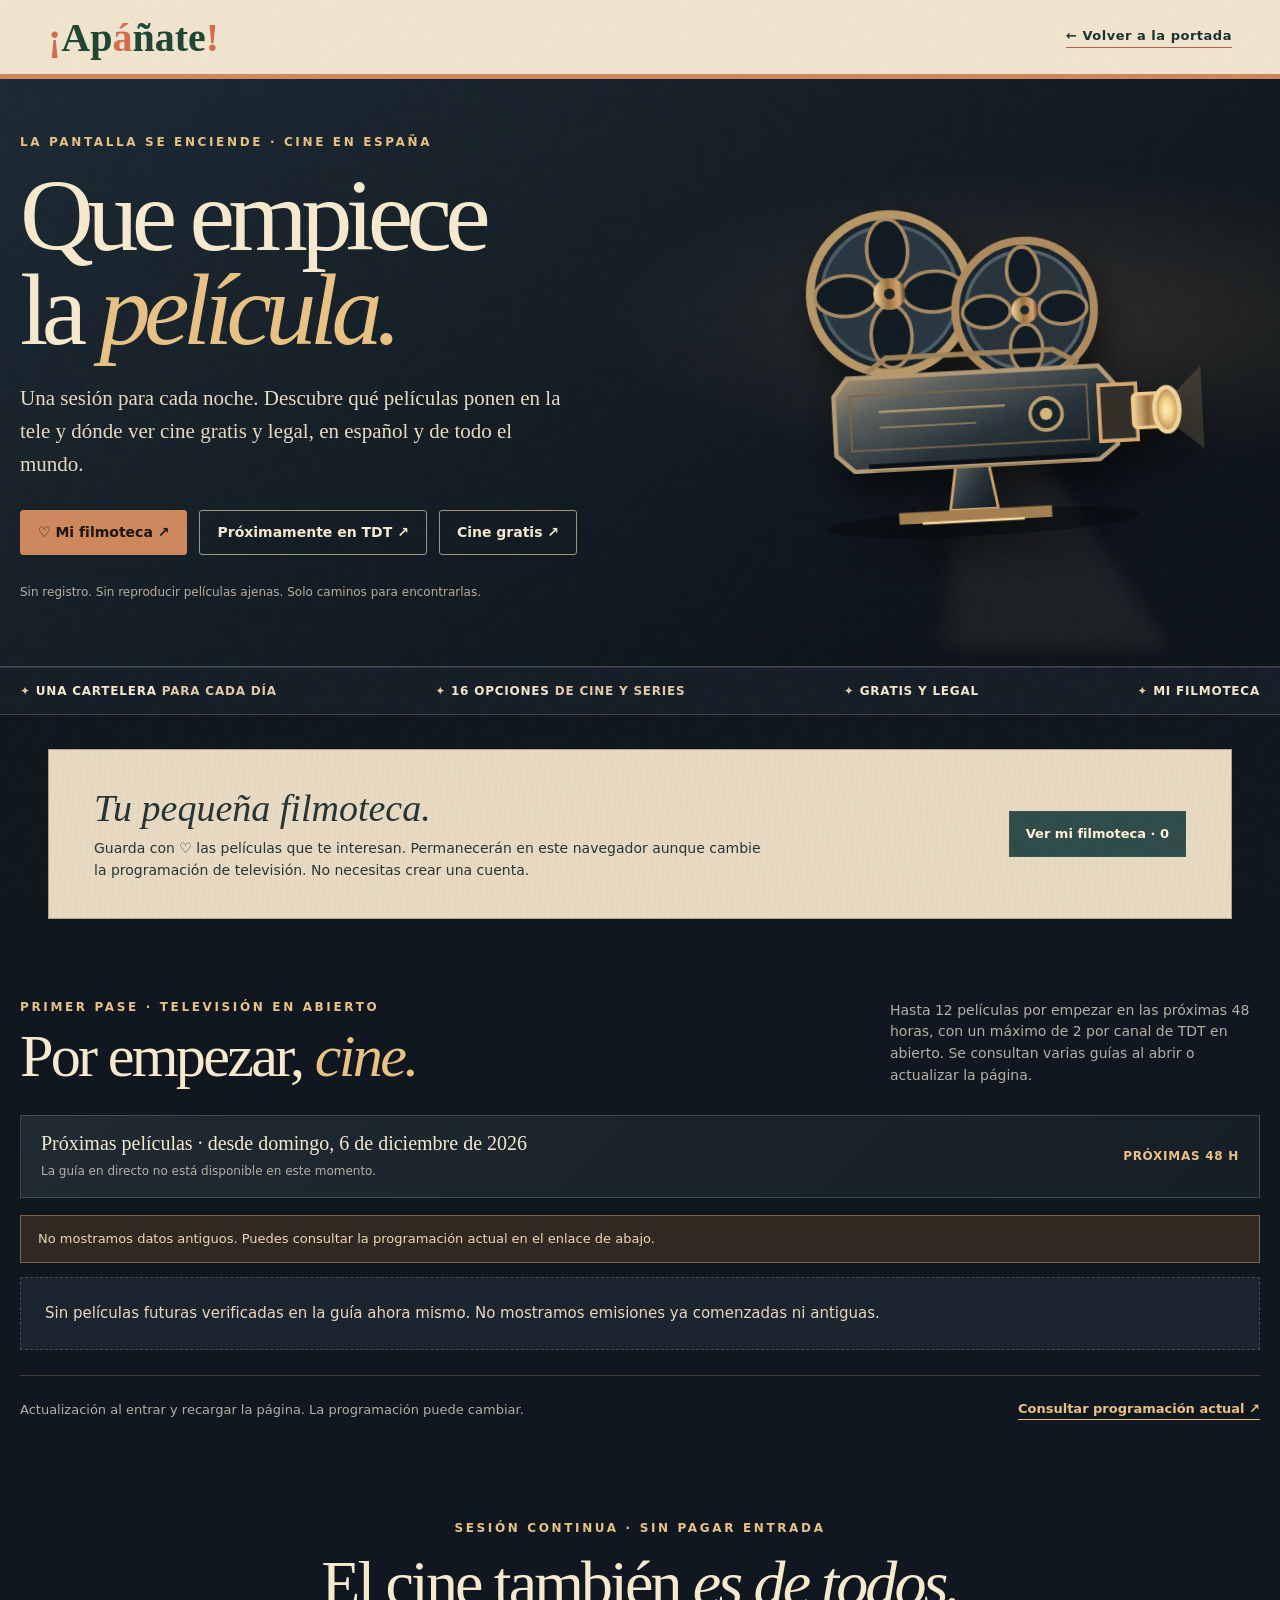
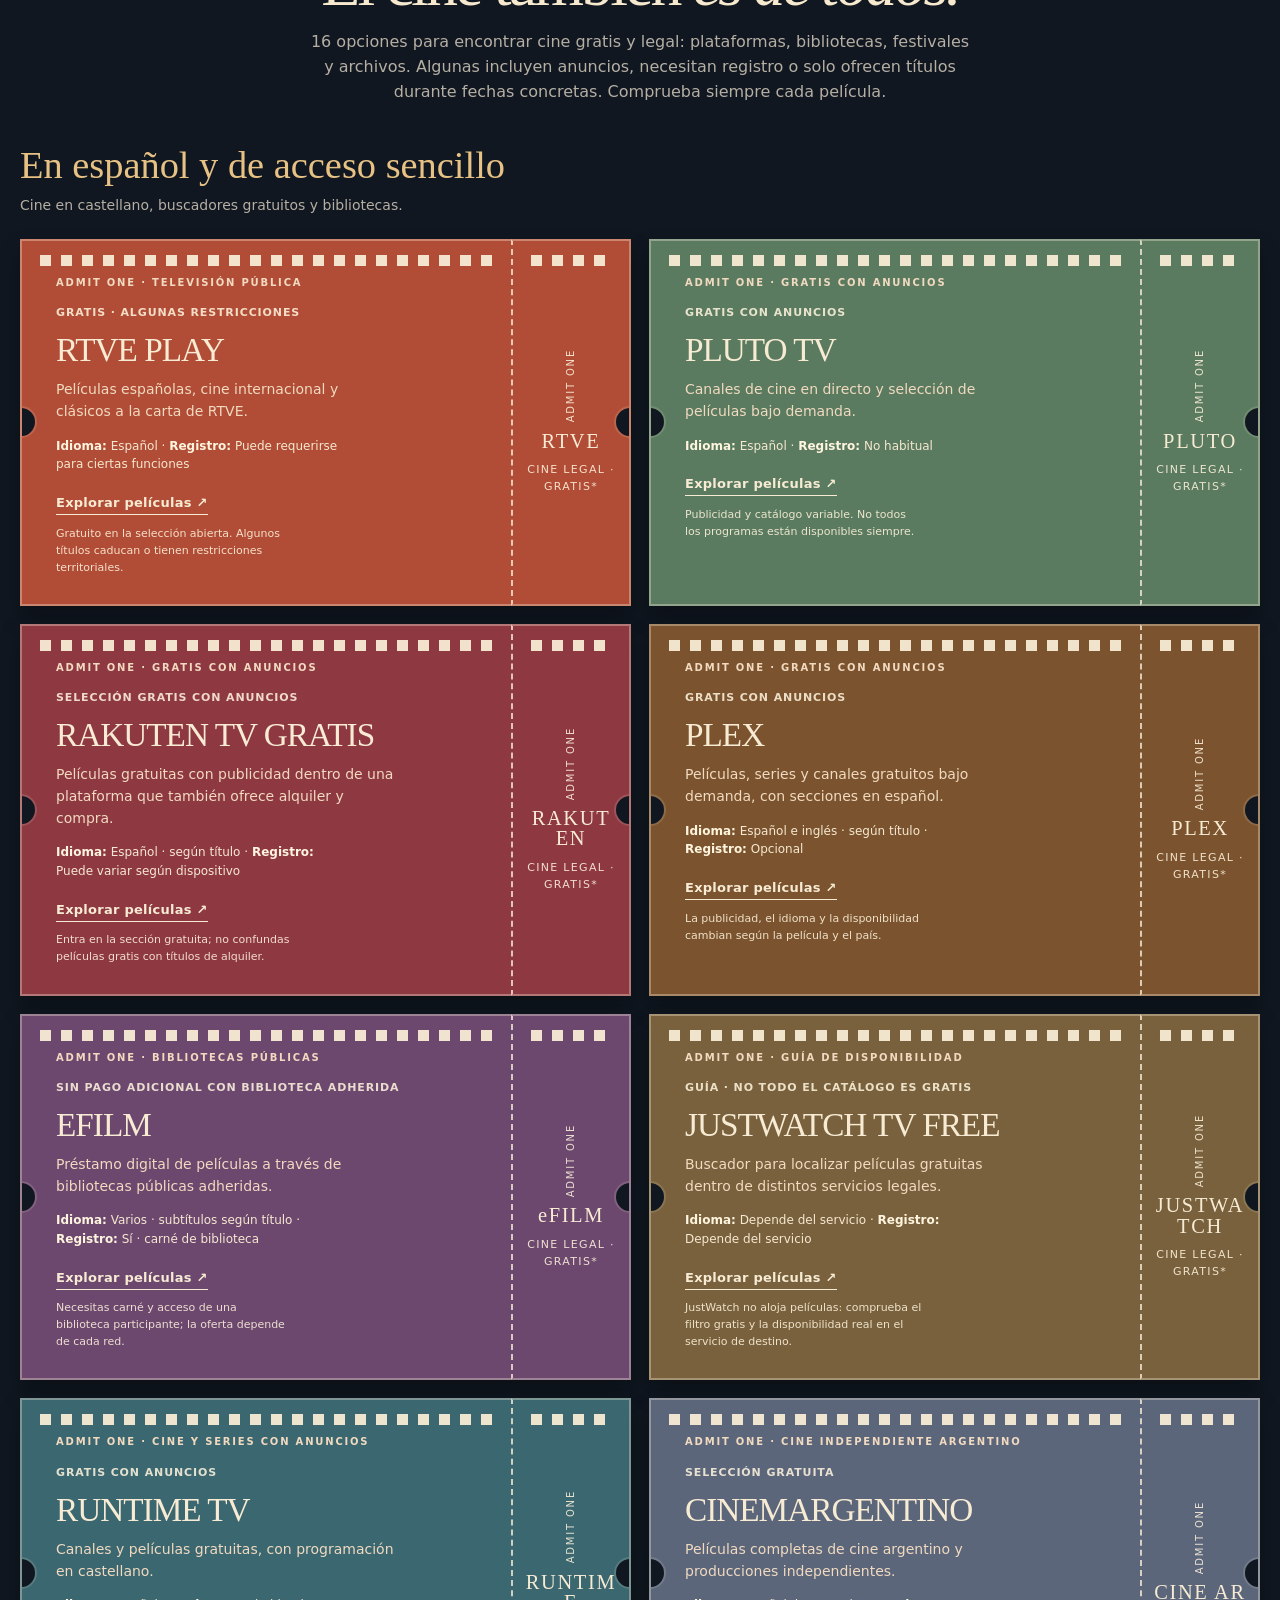
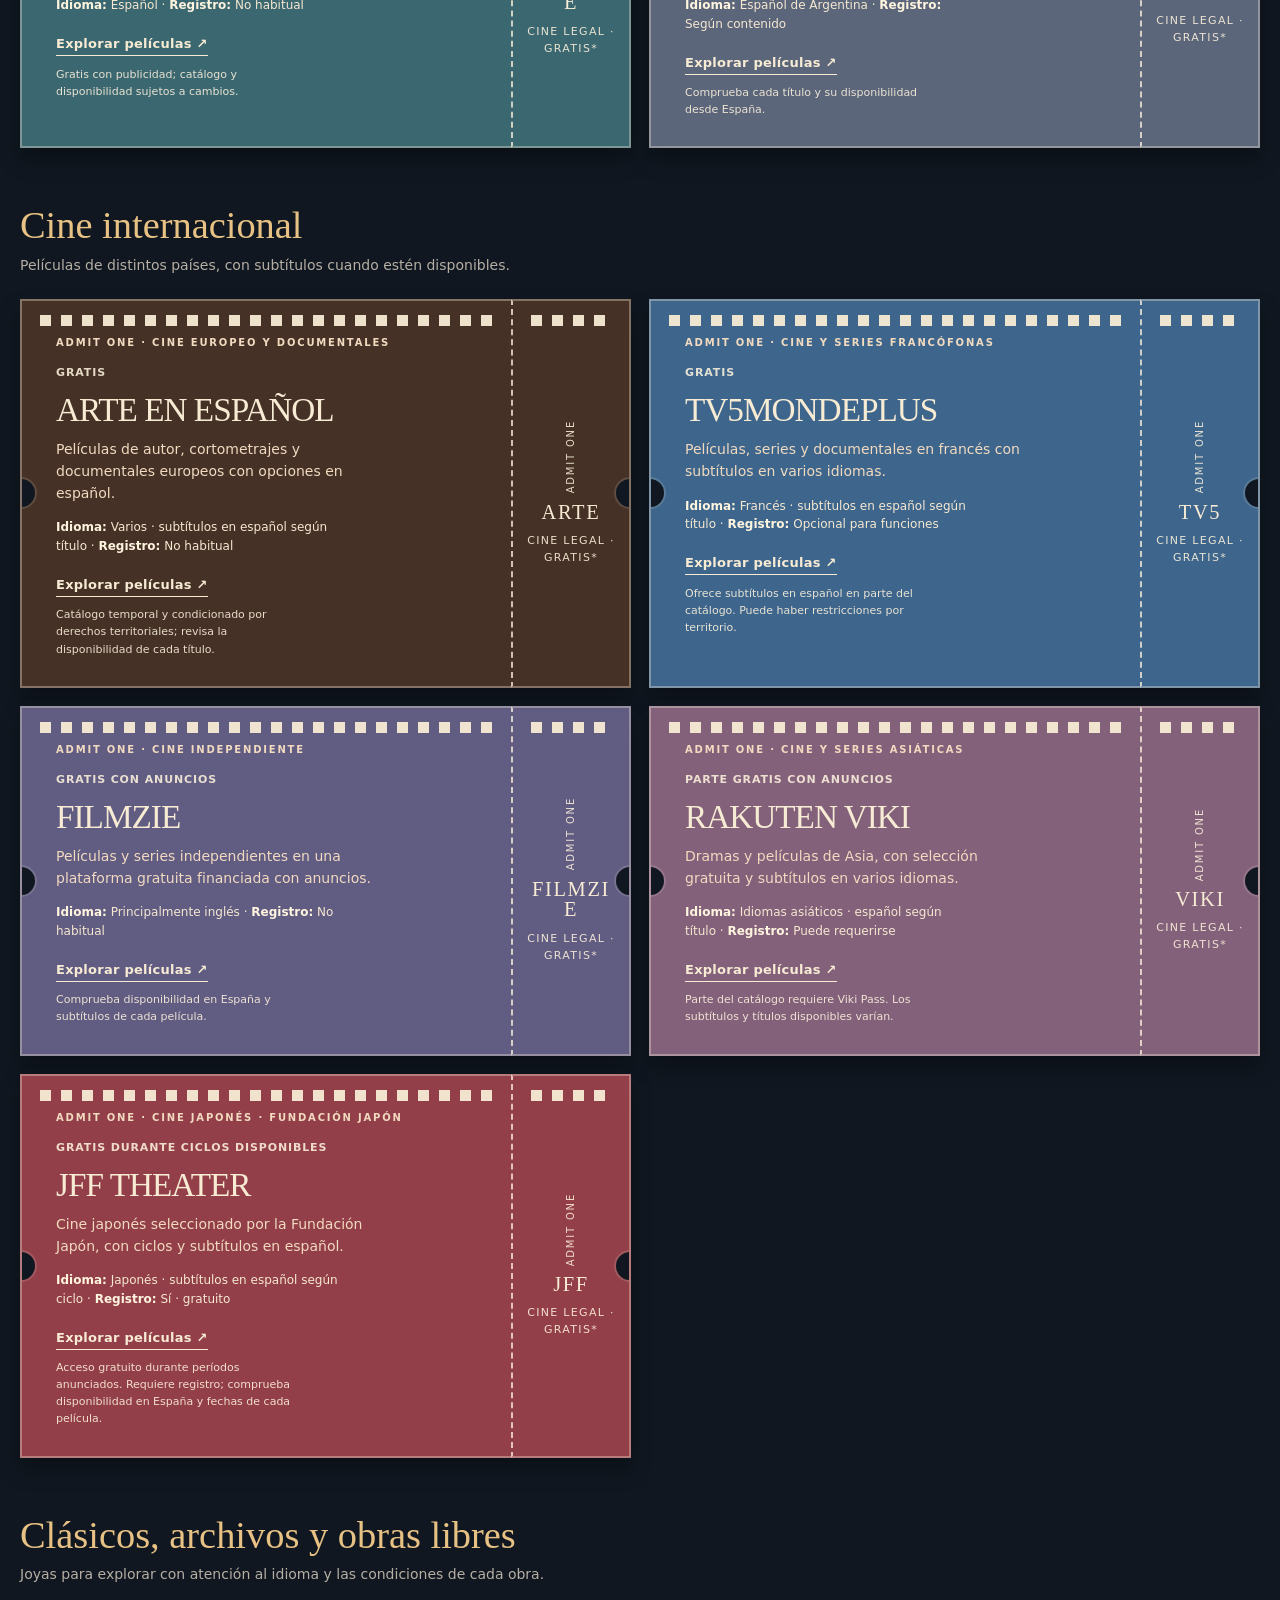
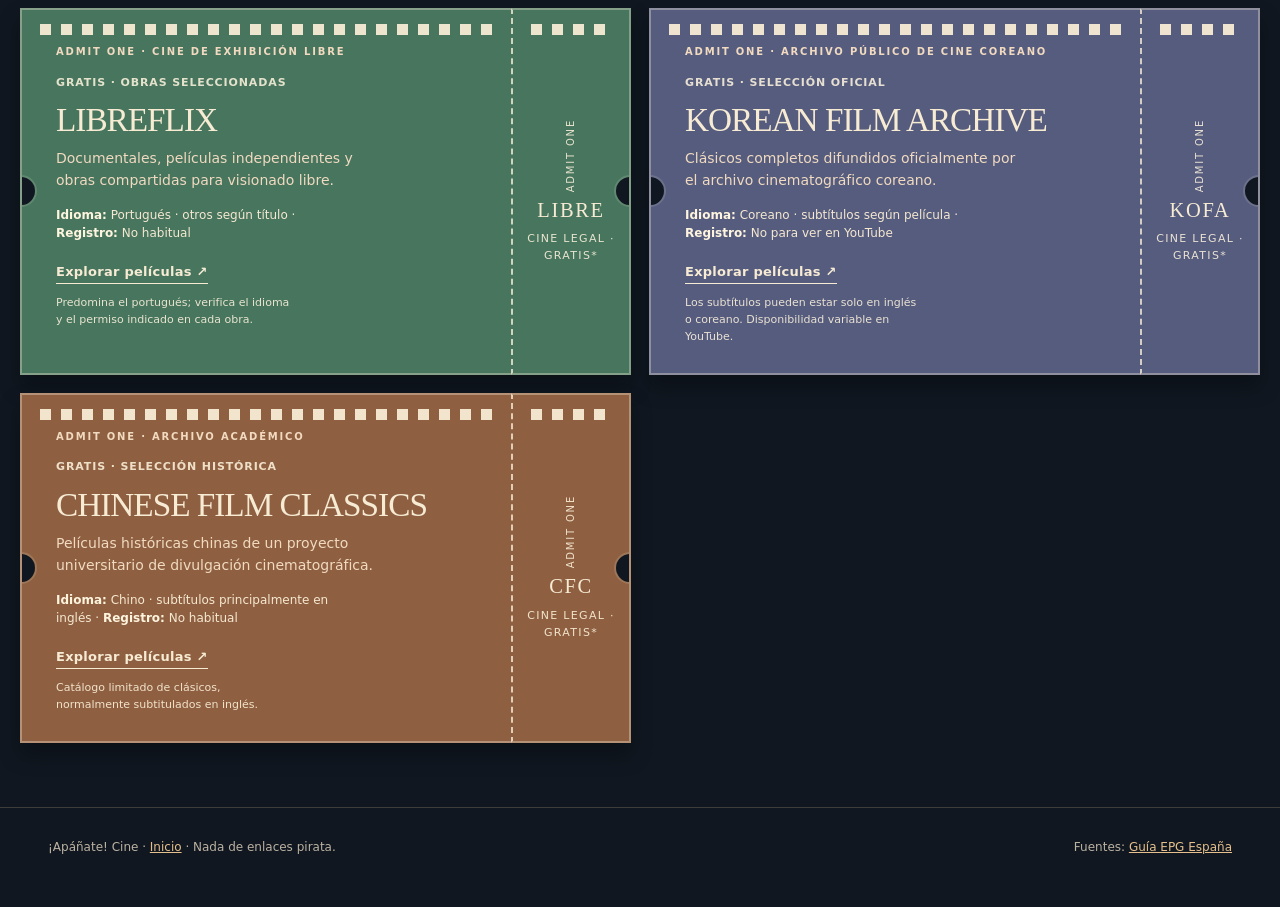
==== commit 6bf51212: "Add files via upload" ====
--- a/cine/index.html
+++ b/cine/index.html
@@ -1,5 +1,5 @@
 <!doctype html>
-<html lang="es"><head><meta charset="utf-8"><meta name="viewport" content="width=device-width,initial-scale=1"><meta name="theme-color" content="#141b23"><meta name="description" content="¡Apáñate! Cine: películas hoy en la televisión en abierto, ranking de popularidad en streaming en España y cine gratis y legal."><title>Cine · ¡Apáñate!</title>
+<html lang="es"><head><meta charset="utf-8"><meta name="viewport" content="width=device-width,initial-scale=1"><meta name="theme-color" content="#141b23"><meta name="description" content="¡Apáñate! Cine: películas próximas en televisión en abierto y 16 plataformas de cine gratis y legal."><title>Cine · ¡Apáñate!</title>
 <style>
 :root{--ink:#f6e9ce;--dim:#b5afa4;--bg:#101720;--night:#141c26;--copper:#ce885c;--gold:#e7c284;--red:#b34e49;--sage:#648b88;--edge:rgba(242,213,162,.2);--logo-green:#204532;--logo-coral:#d36c50;--film:#19212b}
 *{box-sizing:border-box}html{scroll-behavior:smooth}body{margin:0;color:var(--ink);background:var(--bg);font:16px/1.55 system-ui,-apple-system,Segoe UI,sans-serif}body:before{content:"";position:fixed;inset:0;pointer-events:none;z-index:20;opacity:.07;background-image:url("data:image/svg+xml,%3Csvg viewBox='0 0 140 140' xmlns='http://www.w3.org/2000/svg'%3E%3Cfilter id='n'%3E%3CfeTurbulence type='fractalNoise' baseFrequency='.45' numOctaves='3' stitchTiles='stitch'/%3E%3C/filter%3E%3Crect width='100%25' height='100%25' filter='url(%23n)' opacity='.22'/%3E%3C/svg%3E")}
@@ -10,11 +10,10 @@
 .meta-strip{border-top:1px solid rgba(244,215,163,.14);border-bottom:1px solid var(--edge);background:#161e28}.stripinner{display:flex;justify-content:space-between;gap:16px;padding:14px 0;flex-wrap:wrap;font-size:12px;letter-spacing:.065em;color:#dfcba8;text-transform:uppercase;font-weight:700}.stripinner b{color:#f4e7ce}
 .section{padding:62px 0 8px}.secthead{display:flex;align-items:flex-end;justify-content:space-between;gap:24px;margin-bottom:28px}.secthead h2{font:normal clamp(36px,4.7vw,61px)/1 Georgia,serif;letter-spacing:-.045em;margin-top:10px}.secthead h2 em{color:var(--gold);font-style:italic}.secthead p{color:var(--dim);font-size:14px;max-width:370px}.side-link{text-decoration:none;border-bottom:1px solid var(--gold);font-size:13px;color:var(--gold);font-weight:750;white-space:nowrap}
 .ticket{border:1px solid var(--edge);background:linear-gradient(135deg,#1f2a32,#161e27);padding:16px 20px;display:flex;align-items:center;justify-content:space-between;gap:18px;margin-bottom:17px}.ticket strong{font:normal 20px Georgia,serif}.ticket small{display:block;color:var(--dim);font-size:12px;margin-top:5px}.ticket .date{font-size:12px;color:var(--gold);font-weight:850;letter-spacing:.06em;white-space:nowrap}.tvgrid{display:grid;grid-template-columns:repeat(3,minmax(0,1fr));gap:14px}.tvcard{background:#1b2530;border:1px solid var(--edge);min-height:190px;padding:21px;display:flex;flex-direction:column;position:relative;overflow:hidden}.tvcard:after{content:'✳';font:120px Georgia,serif;color:rgba(239,208,155,.045);position:absolute;right:-8px;top:-36px;pointer-events:none}.tvtop{display:flex;align-items:center;justify-content:space-between;gap:10px}.time{font:normal 36px Georgia,serif;color:var(--gold);letter-spacing:-.05em}.channel{font-size:11px;text-transform:uppercase;letter-spacing:.08em;color:#191b1f;background:#d7c3a1;border-radius:2px;padding:5px 9px;font-weight:850}.tvcard h3{font:normal 23px/1.14 Georgia,serif;margin:16px 0 9px;position:relative}.tag{font-size:12px;color:#b5b6b0;margin-top:auto}.live-link{font-size:13px;color:var(--gold);font-weight:700;text-decoration:none}.tvcard .live-link{margin-top:10px}.archived{background:#302923;border:1px solid rgba(235,184,113,.4);color:#f0d7ae;padding:13px 17px;font-size:13px;margin-bottom:14px}
-.ranking-bg{background:#eee3ce;color:#2e302e;margin-top:72px;padding:65px 0 72px}.ranking-bg .eyebrow{color:#995c45}.ranking-bg .secthead h2{color:#2d3b40}.ranking-bg .secthead h2 em{color:#a95d44}.ranking-bg .secthead p{color:#58534d}.ranking-bg .side-link{color:#9f5337;border-color:#9f5337}.chartintro{background:#e5d5b9;border:1px solid #c9b999;padding:16px 20px;margin-bottom:18px;font-size:13px;color:#4d4940}.charts{display:grid;grid-template-columns:repeat(3,minmax(0,1fr));gap:12px}.film{display:grid;grid-template-columns:58px minmax(0,1fr);gap:13px;align-items:center;border:1px solid #d5c4a5;padding:14px 15px;background:#faf4e9;min-height:124px}.film:first-child{grid-column:auto;background:linear-gradient(100deg,#2a4045,#405257);color:#ffecd0;border-color:#40585b;grid-template-columns:64px 1fr;min-height:126px}.film:first-child .fmeta{color:#d7d4cb}.film:first-child .filmlink{color:#f5d6a0}.film:first-child .mov{color:#f0c17f}.num{font:italic 44px Georgia,serif;line-height:1;color:#b58254;opacity:.88}.film:first-child .num{font-size:50px;color:#e5bf82}.film h3{font:normal 19px/1.14 Georgia,serif;letter-spacing:-.025em;margin-bottom:7px}.fmeta{font-size:11px;color:#6d675c;margin-bottom:8px}.mov{font-weight:850;color:#296c67;font-size:11px}.mov.down{color:#aa5349}.filmlink{display:inline-block;color:#8d533d;font-size:12px;font-weight:800;text-decoration:none;border-bottom:1px solid currentColor;margin-top:6px}.rankfooter{display:flex;align-items:center;justify-content:space-between;gap:20px;border-top:1px solid #d3be9d;padding:23px 0;margin-top:25px;font-size:14px;color:#595348}.rankfooter a{color:#8c4c36;font-weight:850}.numberbig{font:italic 42px Georgia,serif;color:#b68762}
 .freehead{text-align:center;padding-top:6px}.freehead h2{font:normal clamp(39px,5vw,67px)/1 Georgia,serif;letter-spacing:-.045em;margin:14px 0}.freehead p{color:var(--dim);max-width:670px;margin:auto}.freegrid{display:grid;grid-template-columns:repeat(2,minmax(0,1fr));gap:18px;margin-top:34px}.freecard{--ticket-bg:#b4553a;--ticket-ink:#f7ebd4;--ticket-dim:#f1dac0;display:grid;grid-template-columns:minmax(0,1fr) 120px;position:relative;min-height:192px;filter:drop-shadow(0 12px 10px rgba(0,0,0,.28))}.freecard-body,.freecard-stub{position:relative;color:var(--ticket-ink);background:var(--ticket-bg);border:2px solid rgba(255,244,222,.34)}.freecard-body{padding:34px 28px 28px 34px;border-right:0;overflow:hidden}.freecard-stub{display:flex;flex-direction:column;justify-content:center;align-items:center;padding:20px 12px;border-left:2px dashed rgba(255,244,222,.75);overflow:hidden}.freecard-body:before,.freecard-stub:after{content:'';position:absolute;top:50%;transform:translateY(-50%);width:28px;height:28px;border-radius:50%;background:var(--bg);box-shadow:0 0 0 2px rgba(255,244,222,.14)}.freecard-body:before{left:-15px}.freecard-stub:after{right:-15px}.freecard-body:after,.freecard-stub:before{content:'';position:absolute;left:18px;right:18px;height:11px;opacity:.95;background:repeating-linear-gradient(90deg,var(--ticket-ink) 0 11px,transparent 11px 21px)}.freecard-body:after{top:14px;box-shadow:0 calc(100% - 28px) 0 0 var(--ticket-ink)}.freecard-stub:before{top:14px;box-shadow:0 calc(100% - 28px) 0 0 var(--ticket-ink)}.freecard .label{display:block;font-size:10px;letter-spacing:.18em;color:var(--ticket-dim);font-weight:850;text-transform:uppercase;margin-bottom:14px}.freecard h3{font:normal 34px/1.02 Georgia,serif;margin:0 0 12px;letter-spacing:-.03em;text-transform:uppercase}.freecard p{font-size:14px;color:var(--ticket-dim);margin-bottom:14px;max-width:38ch}.freecard a{margin-top:auto;align-self:start;color:var(--ticket-ink);font-size:13px;font-weight:900;text-decoration:none;border-bottom:1px solid currentColor;padding-bottom:4px;letter-spacing:.02em}.freecard small{display:block;color:rgba(255,244,222,.88);font-size:11px;margin-top:10px;max-width:34ch}.freecard-body .ticket-meta{display:flex;gap:16px;flex-wrap:wrap;font-size:11px;letter-spacing:.08em;text-transform:uppercase;color:rgba(255,244,222,.86);font-weight:700;margin-bottom:12px}.freecard-stub .entry{font-size:10px;letter-spacing:.18em;text-transform:uppercase;color:rgba(255,244,222,.88);writing-mode:vertical-rl;transform:rotate(180deg);margin-bottom:8px}.freecard-stub .entry-mark{font:normal 22px/1 Georgia,serif;letter-spacing:.08em;text-align:center}.freecard-stub .entry-code{font-size:11px;color:rgba(255,244,222,.88);letter-spacing:.12em;text-transform:uppercase;margin-top:10px;text-align:center}.freecard[data-brand='rtve']{--ticket-bg:#b14d36}.freecard[data-brand='arte']{--ticket-bg:#453126}.freecard[data-brand='pluto']{--ticket-bg:#5a7b5f}.freecard[data-brand='rakuten']{--ticket-bg:#8e3842}.freecard[data-brand='plex']{--ticket-bg:#7b542f}.freecard[data-brand='efilm']{--ticket-bg:#6c486f}.freecard[data-brand='justwatch']{--ticket-bg:#78613c}
-.shelfband{margin:72px 0 65px;padding:36px 45px;border:1px solid #b5a081;background:repeating-linear-gradient(95deg,#e8dac2,#e8dac2 3px,#e4d6be 4px,#e9dbc3 6px);color:#263433;display:flex;align-items:center;justify-content:space-between;gap:20px}.shelfband h2{font:italic 38px Georgia,serif;margin-bottom:8px}.shelfband p{font-size:14px;max-width:670px}.shelfband button{border:1px solid #385451;background:#304c4a;color:#fff2d9;font-weight:850;font-size:13px;padding:12px 16px;white-space:nowrap}.shelf{display:none;gap:14px;grid-template-columns:repeat(2,minmax(0,1fr));padding-bottom:48px}.shelf.open{display:grid}.saveditem{border:1px solid var(--edge);background:#1f2931;padding:15px 18px;display:flex;align-items:center;justify-content:space-between;gap:14px}.saveditem b{display:block;font:normal 20px Georgia,serif}.saveditem small{color:var(--dim);font-size:12px}.remove{background:transparent;border:1px solid #a06c5b;color:#efb29a;padding:8px 10px;font-size:12px}.save{border:1px solid #d5b882;color:#e8d7b6;background:transparent;padding:6px 10px;font-size:12px;font-weight:750;margin-top:13px}.film .save{color:#845a4a;border-color:#ae8b76}.film:first-child .save{color:#efd0a4;border-color:#ae8b76}.footer{border-top:1px solid var(--edge);padding:30px 0 50px;color:#bcb2a2;font-size:12px}.footer a{color:#e5c08c}.footinner{display:flex;justify-content:space-between;gap:20px;flex-wrap:wrap}
+.shelfband{margin:72px 0 65px;padding:36px 45px;border:1px solid #b5a081;background:repeating-linear-gradient(95deg,#e8dac2,#e8dac2 3px,#e4d6be 4px,#e9dbc3 6px);color:#263433;display:flex;align-items:center;justify-content:space-between;gap:20px}.shelfband h2{font:italic 38px Georgia,serif;margin-bottom:8px}.shelfband p{font-size:14px;max-width:670px}.shelfband button{border:1px solid #385451;background:#304c4a;color:#fff2d9;font-weight:850;font-size:13px;padding:12px 16px;white-space:nowrap}.shelf{display:none;gap:14px;grid-template-columns:repeat(2,minmax(0,1fr));padding-bottom:48px}.shelf.open{display:grid}.saveditem{border:1px solid var(--edge);background:#1f2931;padding:15px 18px;display:flex;align-items:center;justify-content:space-between;gap:14px}.saveditem b{display:block;font:normal 20px Georgia,serif}.saveditem small{color:var(--dim);font-size:12px}.remove{background:transparent;border:1px solid #a06c5b;color:#efb29a;padding:8px 10px;font-size:12px}.save{border:1px solid #d5b882;color:#e8d7b6;background:transparent;padding:6px 10px;font-size:12px;font-weight:750;margin-top:13px}.footer{border-top:1px solid var(--edge);padding:30px 0 50px;color:#bcb2a2;font-size:12px}.footer a{color:#e5c08c}.footinner{display:flex;justify-content:space-between;gap:20px;flex-wrap:wrap}
 @media(max-width:980px){.heroarea{grid-template-columns:1fr .65fr}.hero h1{font-size:77px}.tvgrid{grid-template-columns:repeat(2,1fr)}.freegrid{grid-template-columns:repeat(2,1fr)}}
-@media(max-width:680px){.shell{padding:0 18px}.topinner{min-height:68px}.topback{font-size:11px}.heroarea{grid-template-columns:1fr;min-height:0;padding:44px 0 20px}.hero h1{font-size:73px}.projector-stage{min-height:270px}.projector{width:330px}.beam{inset:-10% -30% -10% 20%}.section{padding-top:44px}.secthead{align-items:start;flex-direction:column;gap:9px}.tvgrid,.charts,.freegrid,.shelf{grid-template-columns:1fr}.film:first-child{grid-column:auto;grid-template-columns:74px 1fr;min-height:155px}.film:first-child .num{font-size:65px}.film h3{font-size:21px}.shelfband{padding:27px;display:block}.shelfband button{margin-top:18px}.ticket{align-items:start;flex-direction:column}.ranking-bg{padding:48px 0;margin-top:50px}.rankfooter{align-items:start;flex-direction:column}}
+@media(max-width:680px){.shell{padding:0 18px}.topinner{min-height:68px}.topback{font-size:11px}.heroarea{grid-template-columns:1fr;min-height:0;padding:44px 0 20px}.hero h1{font-size:73px}.projector-stage{min-height:270px}.projector{width:330px}.beam{inset:-10% -30% -10% 20%}.section{padding-top:44px}.secthead{align-items:start;flex-direction:column;gap:9px}.tvgrid,.freegrid,.shelf{grid-template-columns:1fr}.shelfband{padding:27px;display:block}.shelfband button{margin-top:18px}.ticket{align-items:start;flex-direction:column}}
 
 /* Distintivos tipográficos identificables para cadenas: no se simulan logos oficiales */
 .tvcard .channel{display:inline-flex;align-items:center;justify-content:center;text-align:center;border-radius:6px;padding:7px 10px;border:2px solid rgba(255,255,255,.18);background:#d7c3a1;color:#151b20;font:900 12px/1.1 system-ui,sans-serif;letter-spacing:.01em;text-transform:none;min-height:33px;box-shadow:0 2px 0 rgba(0,0,0,.18)}
@@ -29,10 +28,17 @@
 #filmoteca .shelf{margin-bottom:16px}
 .tv-message{grid-column:1/-1;padding:24px;background:#1b2530;color:#e9d7bb;border:1px dashed var(--edge);font-size:15px}
 @media(max-width:650px){#filmoteca .shelfband{margin:22px 0 14px}}
+
+.rankfooter{display:flex;align-items:center;justify-content:space-between;gap:20px;border-top:1px solid var(--edge);padding:23px 0;margin-top:25px;font-size:13px;color:var(--dim)}.rankfooter a{color:var(--gold)}
+@media(max-width:680px){.rankfooter{align-items:start;flex-direction:column}}
+/* Secciones de plataformas: se conservan las entradas originales */
+.free-group{margin:40px 0 56px}.free-group-title{font:normal clamp(28px,3vw,40px)/1.14 Georgia,serif;color:var(--gold)}.free-group-intro{color:var(--dim);font-size:14px;margin-top:7px}.free-group .freegrid{margin-top:22px}.freecard .platform-details{font-size:12px;line-height:1.55;margin-bottom:16px;color:#f6e8d1}.freecard .platform-details strong{color:#fff5df}.freecard h3{overflow-wrap:anywhere;font-size:clamp(23px,2.6vw,34px)}.freecard-stub .entry-mark{overflow-wrap:anywhere;font-size:clamp(13px,1.6vw,22px)}
+.freecard[data-brand='runtime']{--ticket-bg:#3b6770}.freecard[data-brand='cinemargentino']{--ticket-bg:#5b667b}.freecard[data-brand='tv5']{--ticket-bg:#3e668c}.freecard[data-brand='filmzie']{--ticket-bg:#615c82}.freecard[data-brand='viki']{--ticket-bg:#83617b}.freecard[data-brand='jff']{--ticket-bg:#923f49}.freecard[data-brand='libreflix']{--ticket-bg:#47755e}.freecard[data-brand='korean']{--ticket-bg:#555c7e}.freecard[data-brand='chinese']{--ticket-bg:#8e6041}
+@media(max-width:680px){.freecard{grid-template-columns:minmax(0,1fr) 95px}.freecard-body{padding:32px 20px 22px 24px}.freecard-stub{padding:14px 6px}.freecard .ticket-meta{letter-spacing:0}.freecard-stub .entry-code{font-size:9px}}
 </style></head>
 <body>
 <header class="topbar"><div class="shell topinner"><a class="brand" href="/" aria-label="¡Apáñate! — Inicio"><span class="coral">¡</span>Ap<span class="coral">á</span>ñate<span class="coral">!</span></a><a class="topback" href="/">← Volver a la portada</a></div></header>
-<section class="hero"><div class="shell heroarea"><div><div class="eyebrow">La pantalla se enciende · Cine en España</div><h1>Que empiece<br>la <em>película.</em></h1><p class="lead">Una sesión para cada noche. Descubre qué ponen en la tele, qué películas despiertan más interés y dónde disfrutar del cine gratis y legal.</p><div class="herolinks"><a class="cta" href="#filmoteca">♡ Mi filmoteca ↗</a><a class="cta secondary" href="#tele">Próximamente en TDT ↗</a><a class="cta secondary" href="#gratis">Cine gratis ↗</a></div><p class="smallprint">Sin registro. Sin reproducir películas ajenas. Solo caminos para encontrarlas.</p></div>
+<section class="hero"><div class="shell heroarea"><div><div class="eyebrow">La pantalla se enciende · Cine en España</div><h1>Que empiece<br>la <em>película.</em></h1><p class="lead">Una sesión para cada noche. Descubre qué películas ponen en la tele y dónde ver cine gratis y legal, en español y de todo el mundo.</p><div class="herolinks"><a class="cta" href="#filmoteca">♡ Mi filmoteca ↗</a><a class="cta secondary" href="#tele">Próximamente en TDT ↗</a><a class="cta secondary" href="#gratis">Cine gratis ↗</a></div><p class="smallprint">Sin registro. Sin reproducir películas ajenas. Solo caminos para encontrarlas.</p></div>
 <div class="projector-stage"><div class="beam"></div>
 <svg class="projector" viewBox="0 0 540 410" role="img" aria-label="Ilustración original de un proyector de cine antiguo con dos bobinas y haz de luz">
 <defs><linearGradient id="bodyMetal" x1="0" y1="0" x2="1" y2="1"><stop stop-color="#a68f70"/><stop offset=".24" stop-color="#5e625f"/><stop offset=".6" stop-color="#28333b"/><stop offset="1" stop-color="#101a22"/></linearGradient><linearGradient id="brass"><stop stop-color="#f3d49b"/><stop offset=".45" stop-color="#987040"/><stop offset=".8" stop-color="#d7a56c"/><stop offset="1" stop-color="#513b2c"/></linearGradient><radialGradient id="light"><stop stop-color="#fff4c9"/><stop offset=".4" stop-color="#f6d98b"/><stop offset="1" stop-color="#bb8356"/></radialGradient></defs>
@@ -45,22 +51,22 @@
 <path d="M153 311h255" stroke="#090f14" stroke-width="5"/><path d="M159 317h232" stroke="#987b55" stroke-width="2"/>
 <path d="M155 206l23-16h188l28 16" stroke="#a1835a" fill="none" stroke-width="6"/>
 </svg></div></div></section>
-<div class="meta-strip"><div class="shell stripinner"><span>✦ <b>Una cartelera</b> para cada día</span><span>✦ <b>Ranking</b> de popularidad en España</span><span>✦ <b>Gratis y legal</b></span><span>✦ <b>Mi filmoteca</b></span></div></div>
+<div class="meta-strip"><div class="shell stripinner"><span>✦ <b>Una cartelera</b> para cada día</span><span>✦ <b>16 opciones</b> de cine y series</span><span>✦ <b>Gratis y legal</b></span><span>✦ <b>Mi filmoteca</b></span></div></div>
 <main>
-<div class="shell" id="filmoteca"><div class="shelfband"><div><h2>Tu pequeña filmoteca.</h2><p>Guarda con ♡ las películas que te interesan. Permanecerán en este navegador aunque cambie la cartelera o el ranking. No necesitas crear una cuenta.</p></div><button id="open-shelf" type="button" aria-expanded="false">Ver mi filmoteca · <span id="saved-counter">0</span></button></div><div id="shelf-list" class="shelf" aria-label="Películas guardadas"></div></div>
+<div class="shell" id="filmoteca"><div class="shelfband"><div><h2>Tu pequeña filmoteca.</h2><p>Guarda con ♡ las películas que te interesan. Permanecerán en este navegador aunque cambie la programación de televisión. No necesitas crear una cuenta.</p></div><button id="open-shelf" type="button" aria-expanded="false">Ver mi filmoteca · <span id="saved-counter">0</span></button></div><div id="shelf-list" class="shelf" aria-label="Películas guardadas"></div></div>
 
 
 <section id="tele" class="section shell"><div class="secthead"><div><div class="eyebrow">Primer pase · Televisión en abierto</div><h2>Por empezar, <em>cine.</em></h2></div><p>Hasta 12 películas por empezar en las próximas 48 horas, con un máximo de 2 por canal de TDT en abierto. Se consultan varias guías al abrir o actualizar la página.</p></div><div class="ticket"><div><strong id="tv-date-heading">Consultando cartelera de hoy…</strong><small id="tv-intro">Selección de películas por empezar en la TDT española</small></div><span class="date" id="tv-date-label">HOY</span></div><div id="archive-warning" class="archived" hidden></div><div class="tvgrid" id="tv-list"></div><div class="rankfooter" style="border-color:var(--edge);color:var(--dim)"><span>Actualización al entrar y recargar la página. La programación puede cambiar.</span><a class="side-link" href="https://www.formulatv.com/programacion/" target="_blank" rel="noopener noreferrer">Consultar programación actual ↗</a></div></section>
-<section id="gratis" class="section shell"><div class="freehead"><div class="eyebrow">Sesión continua · Sin pagar entrada</div><h2>El cine también <em>es de todos.</em></h2><p>Películas y catálogos que se pueden disfrutar legalmente desde España. Algunas opciones llevan anuncios, exigen carné de biblioteca o tienen límites de disponibilidad.</p></div><div id="free-list" class="freegrid"></div></section>
-<section id="ranking" class="ranking-bg"><div class="shell"><div class="secthead"><div><div class="eyebrow">En cartel · Streaming</div><h2>Las que están <em>en boca de todos.</em></h2></div><a class="side-link" href="https://www.justwatch.com/es/streaming-charts" target="_blank" rel="noopener noreferrer">Ver clasificación completa ↗</a></div><div id="rank-info" class="chartintro"><strong id="rank-head">Popularidad en España · cargando ranking del día…</strong> <span id="rank-copy">Actualizamos la clasificación al abrir la página. Si la consulta en directo falla, mantenemos una última referencia guardada para no dejar la sección vacía.</span></div><div id="film-list" class="charts"></div><div class="rankfooter"><span id="rank-count"><span class="numberbig">—</span> clasificación del día en preparación</span><span id="rank-note">El Top completo está disponible en <a href="https://www.justwatch.com/es/streaming-charts" target="_blank" rel="noopener noreferrer">JustWatch ↗</a></span></div></div></section>
+<section id="gratis" class="section shell"><div class="freehead"><div class="eyebrow">Sesión continua · Sin pagar entrada</div><h2>El cine también <em>es de todos.</em></h2><p>16 opciones para encontrar cine gratis y legal: plataformas, bibliotecas, festivales y archivos. Algunas incluyen anuncios, necesitan registro o solo ofrecen títulos durante fechas concretas. Comprueba siempre cada película.</p></div><div id="free-list"></div></section>
 
-</main><footer class="footer"><div class="shell footinner"><span>¡Apáñate! Cine · <a href="/">Inicio</a> · Nada de enlaces pirata.</span><span>Fuentes: <a href="https://www.justwatch.com/es/streaming-charts" target="_blank" rel="noopener noreferrer">JustWatch</a> y <a href="https://github.com/raulfdeztdo/epg" target="_blank" rel="noopener noreferrer">Guía EPG España</a></span></div></footer>
-<script type="application/json" id="cinema-data">{"fecha_tv":"2026-11-17","fecha_ranking":"2026-11-17","actualizacion_ranking":"05:38","fuente_ranking":"https://www.justwatch.com/es/streaming-charts","fuente_tv":"https://www.formulatv.com/programacion/","streaming":[{"puesto":1,"titulo":"El final de Oak Street","movimiento":16,"donde":"HBO Max · Movistar Plus+ / alquiler","enlace":"https://www.justwatch.com/es/streaming-charts","fecha":"2026-11-17"},{"puesto":2,"titulo":"Los juegos del hambre: Balada de pájaros cantores y serpientes","movimiento":4,"donde":"Prime Video · Movistar Plus+","enlace":"https://www.justwatch.com/es/streaming-charts","fecha":"2026-11-17"},{"puesto":3,"titulo":"Colisión","movimiento":-2,"donde":"Netflix","enlace":"https://www.justwatch.com/es/streaming-charts","fecha":"2026-11-17"},{"puesto":4,"titulo":"La muerte de Stalin","movimiento":801,"donde":"JustWatch TV Free · Prime Video · Filmin","enlace":"https://www.justwatch.com/es/streaming-charts","fecha":"2026-11-17"},{"puesto":5,"titulo":"Incontrolable (I Swear)","movimiento":0,"donde":"Movistar Plus+ · alquiler","enlace":"https://www.justwatch.com/es/streaming-charts","fecha":"2026-11-17"},{"puesto":6,"titulo":"Vengadores: Endgame Encore","movimiento":816,"donde":"Disney+","enlace":"https://www.justwatch.com/es/streaming-charts","fecha":"2026-11-17"},{"puesto":7,"titulo":"Proyecto Salvación","movimiento":1,"donde":"Prime Video · MGM+","enlace":"https://www.justwatch.com/es/streaming-charts","fecha":"2026-11-17"},{"puesto":8,"titulo":"Godzilla Minus One","movimiento":-5,"donde":"Netflix · alquiler","enlace":"https://www.justwatch.com/es/streaming-charts","fecha":"2026-11-17"},{"puesto":9,"titulo":"Los Juegos del Hambre: Sinsajo - Parte 1","movimiento":1,"donde":"Prime Video · alquiler","enlace":"https://www.justwatch.com/es/streaming-charts","fecha":"2026-11-17"},{"puesto":10,"titulo":"Los Juegos del Hambre: En llamas","movimiento":8,"donde":"Prime Video · alquiler","enlace":"https://www.justwatch.com/es/streaming-charts","fecha":"2026-11-17"}],"tv":[],"gratis":[{"nombre":"RTVE Play","tipo":"Televisión pública","descripcion":"Cine español, clásicos e internacional para ver a la carta.","url":"https://www.rtve.es/play/cine/","nota":"Algunos títulos caducan o tienen restricciones."},{"nombre":"ARTE en español","tipo":"Cine de autor","descripcion":"Películas europeas, cortos y documentales para descubrir.","url":"https://www.arte.tv/es/videos/cine/","nota":"La disponibilidad depende del territorio y de la fecha."},{"nombre":"Pluto TV","tipo":"Gratis con anuncios","descripcion":"Canales de películas y títulos bajo demanda.","url":"https://pluto.tv/es/","nota":"Con publicidad; catálogo cambiante."},{"nombre":"Rakuten TV Gratis","tipo":"Gratis con anuncios","descripcion":"Busca la sección gratuita, distinta del alquiler y compra.","url":"https://www.rakuten.tv/es","nota":"No todos los títulos de la plataforma son gratuitos."},{"nombre":"Plex","tipo":"Gratis con anuncios","descripcion":"Películas y canales gratuitos, incluida una selección en español.","url":"https://watch.plex.tv/es/on-demand/category/en-espanol","nota":"Algunos títulos pueden variar según la ubicación."},{"nombre":"eFilm","tipo":"Con carné de biblioteca","descripcion":"Cine español, europeo, independiente y clásico en bibliotecas participantes.","url":"https://www.bibliotecaspublicas.es/utrera/Prestamo/-eFilm--servicio-de-visionado-de-pel-culas--series-y-manga.html","nota":"Necesita credenciales de una biblioteca adherida."},{"nombre":"JustWatch TV Free","tipo":"Gratis · consulta disponibilidad","descripcion":"Selección de películas gratuitas de JustWatch.","url":"https://www.justwatch.com/es","nota":"Revisa si la película concreta está disponible gratis."}]}</script>
+
+</main><footer class="footer"><div class="shell footinner"><span>¡Apáñate! Cine · <a href="/">Inicio</a> · Nada de enlaces pirata.</span><span>Fuentes: <a href="https://github.com/raulfdeztdo/epg" target="_blank" rel="noopener noreferrer">Guía EPG España</a></span></div></footer>
+<script type="application/json" id="cinema-data">{"fuente_tv":"https://www.formulatv.com/programacion/","gratis":[{"nombre":"RTVE Play","tipo":"Televisión pública","descripcion":"Películas españolas, cine internacional y clásicos a la carta de RTVE.","url":"https://www.rtve.es/play/cine/","nota":"Gratuito en la selección abierta. Algunos títulos caducan o tienen restricciones territoriales.","idioma":"Español","acceso":"Gratis · algunas restricciones","registro":"Puede requerirse para ciertas funciones","grupo":"espanol"},{"nombre":"ARTE en español","tipo":"Cine europeo y documentales","descripcion":"Películas de autor, cortometrajes y documentales europeos con opciones en español.","url":"https://www.arte.tv/es/videos/cine/","nota":"Catálogo temporal y condicionado por derechos territoriales; revisa la disponibilidad de cada título.","idioma":"Varios · subtítulos en español según título","acceso":"Gratis","registro":"No habitual","grupo":"internacional"},{"nombre":"Pluto TV","tipo":"Gratis con anuncios","descripcion":"Canales de cine en directo y selección de películas bajo demanda.","url":"https://pluto.tv/es/","nota":"Publicidad y catálogo variable. No todos los programas están disponibles siempre.","idioma":"Español","acceso":"Gratis con anuncios","registro":"No habitual","grupo":"espanol"},{"nombre":"Rakuten TV Gratis","tipo":"Gratis con anuncios","descripcion":"Películas gratuitas con publicidad dentro de una plataforma que también ofrece alquiler y compra.","url":"https://www.rakuten.tv/es","nota":"Entra en la sección gratuita; no confundas películas gratis con títulos de alquiler.","idioma":"Español · según título","acceso":"Selección gratis con anuncios","registro":"Puede variar según dispositivo","grupo":"espanol"},{"nombre":"Plex","tipo":"Gratis con anuncios","descripcion":"Películas, series y canales gratuitos bajo demanda, con secciones en español.","url":"https://watch.plex.tv/es/on-demand/category/en-espanol","nota":"La publicidad, el idioma y la disponibilidad cambian según la película y el país.","idioma":"Español e inglés · según título","acceso":"Gratis con anuncios","registro":"Opcional","grupo":"espanol"},{"nombre":"eFilm","tipo":"Bibliotecas públicas","descripcion":"Préstamo digital de películas a través de bibliotecas públicas adheridas.","url":"https://www.bibliotecaspublicas.es/utrera/Prestamo/-eFilm--servicio-de-visionado-de-pel-culas--series-y-manga.html","nota":"Necesitas carné y acceso de una biblioteca participante; la oferta depende de cada red.","idioma":"Varios · subtítulos según título","acceso":"Sin pago adicional con biblioteca adherida","registro":"Sí · carné de biblioteca","grupo":"espanol"},{"nombre":"JustWatch TV Free","tipo":"Guía de disponibilidad","descripcion":"Buscador para localizar películas gratuitas dentro de distintos servicios legales.","url":"https://www.justwatch.com/es","nota":"JustWatch no aloja películas: comprueba el filtro gratis y la disponibilidad real en el servicio de destino.","idioma":"Depende del servicio","acceso":"Guía · no todo el catálogo es gratis","registro":"Depende del servicio","grupo":"espanol"},{"nombre":"Runtime TV","tipo":"Cine y series con anuncios","descripcion":"Canales y películas gratuitas, con programación en castellano.","url":"https://www.runtime.tv/es/linear/runtime-espanol","nota":"Gratis con publicidad; catálogo y disponibilidad sujetos a cambios.","idioma":"Español","acceso":"Gratis con anuncios","registro":"No habitual","grupo":"espanol"},{"nombre":"Cinemargentino","tipo":"Cine independiente argentino","descripcion":"Películas completas de cine argentino y producciones independientes.","url":"https://www.cinemargentino.com/","nota":"Comprueba cada título y su disponibilidad desde España.","idioma":"Español de Argentina","acceso":"Selección gratuita","registro":"Según contenido","grupo":"espanol"},{"nombre":"TV5MONDEplus","tipo":"Cine y series francófonas","descripcion":"Películas, series y documentales en francés con subtítulos en varios idiomas.","url":"https://www.tv5mondeplus.com/es","nota":"Ofrece subtítulos en español en parte del catálogo. Puede haber restricciones por territorio.","idioma":"Francés · subtítulos en español según título","acceso":"Gratis","registro":"Opcional para funciones","grupo":"internacional"},{"nombre":"Filmzie","tipo":"Cine independiente","descripcion":"Películas y series independientes en una plataforma gratuita financiada con anuncios.","url":"https://filmzie.com/","nota":"Comprueba disponibilidad en España y subtítulos de cada película.","idioma":"Principalmente inglés","acceso":"Gratis con anuncios","registro":"No habitual","grupo":"internacional"},{"nombre":"Rakuten Viki","tipo":"Cine y series asiáticas","descripcion":"Dramas y películas de Asia, con selección gratuita y subtítulos en varios idiomas.","url":"https://www.viki.com/","nota":"Parte del catálogo requiere Viki Pass. Los subtítulos y títulos disponibles varían.","idioma":"Idiomas asiáticos · español según título","acceso":"Parte gratis con anuncios","registro":"Puede requerirse","grupo":"internacional"},{"nombre":"JFF Theater","tipo":"Cine japonés · Fundación Japón","descripcion":"Cine japonés seleccionado por la Fundación Japón, con ciclos y subtítulos en español.","url":"https://en.jff.jpf.go.jp/","nota":"Acceso gratuito durante períodos anunciados. Requiere registro; comprueba disponibilidad en España y fechas de cada película.","idioma":"Japonés · subtítulos en español según ciclo","acceso":"Gratis durante ciclos disponibles","registro":"Sí · gratuito","grupo":"internacional"},{"nombre":"Libreflix","tipo":"Cine de exhibición libre","descripcion":"Documentales, películas independientes y obras compartidas para visionado libre.","url":"https://libreflix.org/","nota":"Predomina el portugués; verifica el idioma y el permiso indicado en cada obra.","idioma":"Portugués · otros según título","acceso":"Gratis · obras seleccionadas","registro":"No habitual","grupo":"archivo"},{"nombre":"Korean Film Archive","tipo":"Archivo público de cine coreano","descripcion":"Clásicos completos difundidos oficialmente por el archivo cinematográfico coreano.","url":"https://www.youtube.com/channel/UCvH6u_Qzn5RQdz9W198umDw","nota":"Los subtítulos pueden estar solo en inglés o coreano. Disponibilidad variable en YouTube.","idioma":"Coreano · subtítulos según película","acceso":"Gratis · selección oficial","registro":"No para ver en YouTube","grupo":"archivo"},{"nombre":"Chinese Film Classics","tipo":"Archivo académico","descripcion":"Películas históricas chinas de un proyecto universitario de divulgación cinematográfica.","url":"https://chinesefilmclassics.org/","nota":"Catálogo limitado de clásicos, normalmente subtitulados en inglés.","idioma":"Chino · subtítulos principalmente en inglés","acceso":"Gratis · selección histórica","registro":"No habitual","grupo":"archivo"}]}</script>
 <script>
 (()=>{'use strict';
 const db=JSON.parse(document.getElementById('cinema-data').textContent),$=id=>document.getElementById(id);
 const esc=s=>String(s??'').replace(/[&<>"']/g,c=>({'&':'&amp;','<':'&lt;','>':'&gt;','"':'&quot;',"'":'&#39;'}[c]));
-const tvItems=[]; const streamingItems=Array.isArray(db.streaming)?db.streaming.slice():[]; let rankMeta={fecha:db.fecha_ranking||'', fuente:'JustWatch', total:db.streaming?.length||0, modo:'copia de seguridad'};
+const tvItems=[];
 function todayMadrid(){return new Intl.DateTimeFormat('es-ES',{timeZone:'Europe/Madrid',weekday:'long',day:'numeric',month:'long',year:'numeric'}).format(new Date())}
 $('tv-date-heading').textContent='Próximas películas · desde '+todayMadrid();
 $('tv-date-label').textContent='PRÓXIMAS 48 H';
@@ -95,29 +101,31 @@
 function getSaved(){try{const saved=JSON.parse(localStorage.getItem('apanate-filmoteca-v1'));return Array.isArray(saved)?saved:[]}catch(e){return []}}
 let saved=getSaved();function persist(){try{localStorage.setItem('apanate-filmoteca-v1',JSON.stringify(saved))}catch(e){}}
 function key(item){return item.titulo.toLocaleLowerCase('es').normalize('NFD').replace(/[\u0300-\u036f]/g,'')}
-function toggle(item,source){const k=key(item);if(saved.some(x=>x.id===k))saved=saved.filter(x=>x.id!==k);else saved.push({id:k,titulo:item.titulo,fuente:source,fecha:db.fecha_ranking});persist();renderAll()}
+function toggle(item,source){const k=key(item);if(saved.some(x=>x.id===k))saved=saved.filter(x=>x.id!==k);else saved.push({id:k,titulo:item.titulo,fuente:source,fecha:new Date().toISOString().slice(0,10)});persist();renderAll()}
 function favButton(item,source){const yes=saved.some(x=>x.id===key(item));return `<button class="save" type="button" data-film="${esc(key(item))}" data-source="${source}" aria-pressed="${yes}" aria-label="${yes?'Quitar de':'Guardar en'} mi filmoteca">${yes?'♥ Guardada':'♡ Guardar para ver'}</button>`}
-function formatRankDate(v){if(!v)return 'sin fecha'; const d=new Date(v); if(!Number.isFinite(d.getTime())) return esc(v); return new Intl.DateTimeFormat('es-ES',{timeZone:'Europe/Madrid',day:'2-digit',month:'2-digit',year:'numeric'}).format(d)}
-function movement(n){return n>0?`<span class="mov">↑ ${n} ${n===1?'puesto':'puestos'}</span>`:n<0?`<span class="mov down">↓ ${Math.abs(n)} puestos</span>`:`<span class="mov">— Sin cambio</span>`}
 function channelTheme(c){return ({'La 1':'la1','La 2':'la2','FDF':'fdf','Be Mad':'bmad','Canal Sur':'canalsur'})[c]||'other'}
-function freeTheme(n){return ({'RTVE Play':'rtve','ARTE en español':'arte','Pluto TV':'pluto','Rakuten TV Gratis':'rakuten','Plex':'plex','eFilm':'efilm','JustWatch TV Free':'justwatch'})[n]||'other'}
-function freeMark(n){return ({'RTVE Play':'RTVE','ARTE en español':'ARTE','Pluto TV':'PLUTO','Rakuten TV Gratis':'RAKUTEN','Plex':'PLEX','eFilm':'eFILM','JustWatch TV Free':'JUSTWATCH'})[n]||n}
+function freeTheme(n){return ({'RTVE Play':'rtve','ARTE en español':'arte','Pluto TV':'pluto','Rakuten TV Gratis':'rakuten','Plex':'plex','eFilm':'efilm','JustWatch TV Free':'justwatch','Runtime TV':'runtime','Cinemargentino':'cinemargentino','TV5MONDEplus':'tv5','Filmzie':'filmzie','Rakuten Viki':'viki','JFF Theater':'jff','Libreflix':'libreflix','Korean Film Archive':'korean','Chinese Film Classics':'chinese'})[n]||'other'}
+function freeMark(n){return ({'RTVE Play':'RTVE','ARTE en español':'ARTE','Pluto TV':'PLUTO','Rakuten TV Gratis':'RAKUTEN','Plex':'PLEX','eFilm':'eFILM','JustWatch TV Free':'JUSTWATCH','Runtime TV':'RUNTIME','Cinemargentino':'CINE AR','TV5MONDEplus':'TV5','Filmzie':'FILMZIE','Rakuten Viki':'VIKI','JFF Theater':'JFF','Libreflix':'LIBRE','Korean Film Archive':'KOFA','Chinese Film Classics':'CFC'})[n]||n}
 function renderTV(){
   const now=Date.now();
   for(let i=tvItems.length-1;i>=0;i--)if(Date.parse(tvItems[i].inicio)<=now)tvItems.splice(i,1);
   const hour=new Intl.DateTimeFormat('es-ES',{timeZone:'Europe/Madrid',hour:'2-digit',minute:'2-digit',hour12:false});
   $('tv-list').innerHTML=tvItems.length?tvItems.slice(0,12).map(t=>`<article class="tvcard"><div class="tvtop"><time class="time" datetime="${esc(t.inicio)}">${hour.format(new Date(t.inicio))}</time><span class="channel" data-channel="${channelTheme(t.canal)}">${esc(t.canal)}</span></div><h3>${esc(t.titulo)}</h3><p class="tag">${esc(t.genero||'Película')} · Pendiente de emisión</p><a href="${esc(t.fuente)}" class="live-link" target="_blank" rel="noopener noreferrer">Comprobar horario ↗</a>${favButton(t,'tv')}</article>`).join(''):'<p class="tv-message">Sin películas futuras verificadas en la guía ahora mismo. No mostramos emisiones ya comenzadas ni antiguas.</p>';
 }
-function renderRank(){const items=streamingItems.slice(0,12); $('film-list').innerHTML=items.length?items.map(f=>`<article class="film"><div class="num">${String(f.puesto||0).padStart(2,'0')}</div><div><h3>${esc(f.titulo)}</h3><p class="fmeta">${esc(f.donde||'Consulta plataformas y disponibilidad')}</p>${typeof f.movimiento==='number'?movement(f.movimiento):'<span class="mov">— Ranking del día</span>'}<div><a class="filmlink" href="${esc(f.enlace||'https://www.justwatch.com/es/streaming-charts')}" target="_blank" rel="noopener noreferrer">Consultar dónde verla ↗</a></div>${favButton(f,'streaming')}</div></article>`).join(''):'<p class="tv-message">No hemos podido recuperar ahora mismo el ranking del día.</p>'; $('rank-head').textContent=`Popularidad en España · ${rankMeta.fuente} · ${formatRankDate(rankMeta.fecha)}`; $('rank-copy').textContent=rankMeta.modo==='directo'?'Clasificación diaria consultada al abrir la página. Refleja interés de usuarios, no cifras de espectadores.':'Mostramos una copia de seguridad porque la consulta en directo ha fallado. Puedes abrir la clasificación completa en JustWatch.'; $('rank-count').innerHTML=`<span class="numberbig">${items.length}</span> títulos visibles en este ranking`; $('rank-note').innerHTML=rankMeta.modo==='directo'?'Actualización al abrir y recargar la página. Ver más en <a href="https://www.justwatch.com/es/streaming-charts" target="_blank" rel="noopener noreferrer">JustWatch ↗</a>':'Consulta la clasificación completa en <a href="https://www.justwatch.com/es/streaming-charts" target="_blank" rel="noopener noreferrer">JustWatch ↗</a>'; }
-function renderFree(){$('free-list').innerHTML=db.gratis.map((p,i)=>`<article class="freecard" data-brand="${freeTheme(p.nombre)}" aria-label="Entrada de sesión continua: ${esc(p.nombre)}"><div class="freecard-body"><span class="label">Admit one · ${esc(p.tipo)}</span><div class="ticket-meta"><span>cine gratis y legal</span><span>sesión continua</span></div><h3>${esc(p.nombre)}</h3><p>${esc(p.descripcion)}</p><a href="${esc(p.url)}" target="_blank" rel="noopener noreferrer">Explorar películas ↗</a><small>${esc(p.nota)}</small></div><div class="freecard-stub" aria-hidden="true"><span class="entry">ADMIT ONE</span><strong class="entry-mark">${esc(freeMark(p.nombre))}</strong><span class="entry-code">fila ${String(i+1).padStart(2,'0')} · butaca free</span></div></article>`).join('')}
-function renderShelf(){$('saved-counter').textContent=saved.length;$('shelf-list').innerHTML=saved.length?saved.map(f=>`<div class="saveditem"><div><b>${esc(f.titulo)}</b><small>${f.fuente==='tv'?'Descubierta en televisión':'Descubierta en streaming'}</small></div><button type="button" class="remove" data-remove="${esc(f.id)}">Quitar</button></div>`).join(''):'<p>Tu filmoteca está vacía. Pulsa ♡ en una película para guardarla.</p>'}
-async function updateStreaming(){ try{ const res=await fetch('/api/cine-streaming?_='+Date.now(),{cache:'no-store'}); if(!res.ok) throw new Error('ranking no disponible'); const payload=await res.json(); const fresh=Array.isArray(payload.streaming) ? payload.streaming.filter(x=>x&&x.titulo) : []; if(fresh.length){ streamingItems.splice(0,streamingItems.length,...fresh.slice(0,12)); rankMeta={fecha:payload.fecha||new Date().toISOString(), fuente:payload.fuente||'JustWatch', total:payload.total||fresh.length, modo:'directo'}; } else { throw new Error('sin datos'); } }catch(_){ rankMeta={fecha:db.fecha_ranking||new Date().toISOString(), fuente:'JustWatch', total:streamingItems.length, modo:'copia'}; } renderRank(); }
-function renderAll(){renderTV();renderRank();renderShelf()}
-function findItem(id,source){return [...tvItems,...streamingItems].find(f=>key(f)===id)||null}
+function renderFree(){
+ const groups=[['espanol','En español y de acceso sencillo','Cine en castellano, buscadores gratuitos y bibliotecas.'],['internacional','Cine internacional','Películas de distintos países, con subtítulos cuando estén disponibles.'],['archivo','Clásicos, archivos y obras libres','Joyas para explorar con atención al idioma y las condiciones de cada obra.']];
+ $('free-list').innerHTML=groups.map(([group,title,description])=>{
+  const cards=db.gratis.filter(p=>p.grupo===group).map((p,i)=>`<article class="freecard" data-brand="${freeTheme(p.nombre)}" aria-label="Entrada de sesión continua: ${esc(p.nombre)}"><div class="freecard-body"><span class="label">Admit one · ${esc(p.tipo)}</span><div class="ticket-meta"><span>${esc(p.acceso)}</span></div><h3>${esc(p.nombre)}</h3><p>${esc(p.descripcion)}</p><p class="platform-details"><strong>Idioma:</strong> ${esc(p.idioma)}<span> · </span><strong>Registro:</strong> ${esc(p.registro)}</p><a href="${esc(p.url)}" target="_blank" rel="noopener noreferrer">Explorar películas ↗</a><small>${esc(p.nota)}</small></div><div class="freecard-stub" aria-hidden="true"><span class="entry">ADMIT ONE</span><strong class="entry-mark">${esc(freeMark(p.nombre))}</strong><span class="entry-code">cine legal · gratis*</span></div></article>`).join('');
+  return `<div class="free-group"><h3 class="free-group-title">${esc(title)}</h3><p class="free-group-intro">${esc(description)}</p><div class="freegrid">${cards}</div></div>`;
+ }).join('');
+}
+function renderShelf(){$('saved-counter').textContent=saved.length;$('shelf-list').innerHTML=saved.length?saved.map(f=>`<div class="saveditem"><div><b>${esc(f.titulo)}</b><small>${f.fuente==='tv'?'Descubierta en televisión':'Guardada anteriormente'}</small></div><button type="button" class="remove" data-remove="${esc(f.id)}">Quitar</button></div>`).join(''):'<p>Tu filmoteca está vacía. Pulsa ♡ en una película para guardarla.</p>'}
+function renderAll(){renderTV();renderShelf()}
+function findItem(id,source){return tvItems.find(f=>key(f)===id)||null}
 document.addEventListener('click',e=>{let b=e.target.closest('[data-film]');if(b){const film=findItem(b.dataset.film,b.dataset.source);if(film)toggle(film,b.dataset.source)}let r=e.target.closest('[data-remove]');if(r){saved=saved.filter(f=>f.id!==r.dataset.remove);persist();renderAll()}});
 $('open-shelf').addEventListener('click',e=>{let open=$('shelf-list').classList.toggle('open');$('open-shelf').setAttribute('aria-expanded',String(open));if(open)$('shelf-list').scrollIntoView({behavior:'smooth',block:'nearest'})});
-renderFree();renderAll();updateTV();updateStreaming();
+renderFree();renderAll();updateTV();
 window.addEventListener('pageshow',e=>{if(e.persisted)updateTV()});
 setInterval(()=>{if(!document.hidden)renderTV()},30000);
 })();
-</script></body></html>
+</script></body></html>
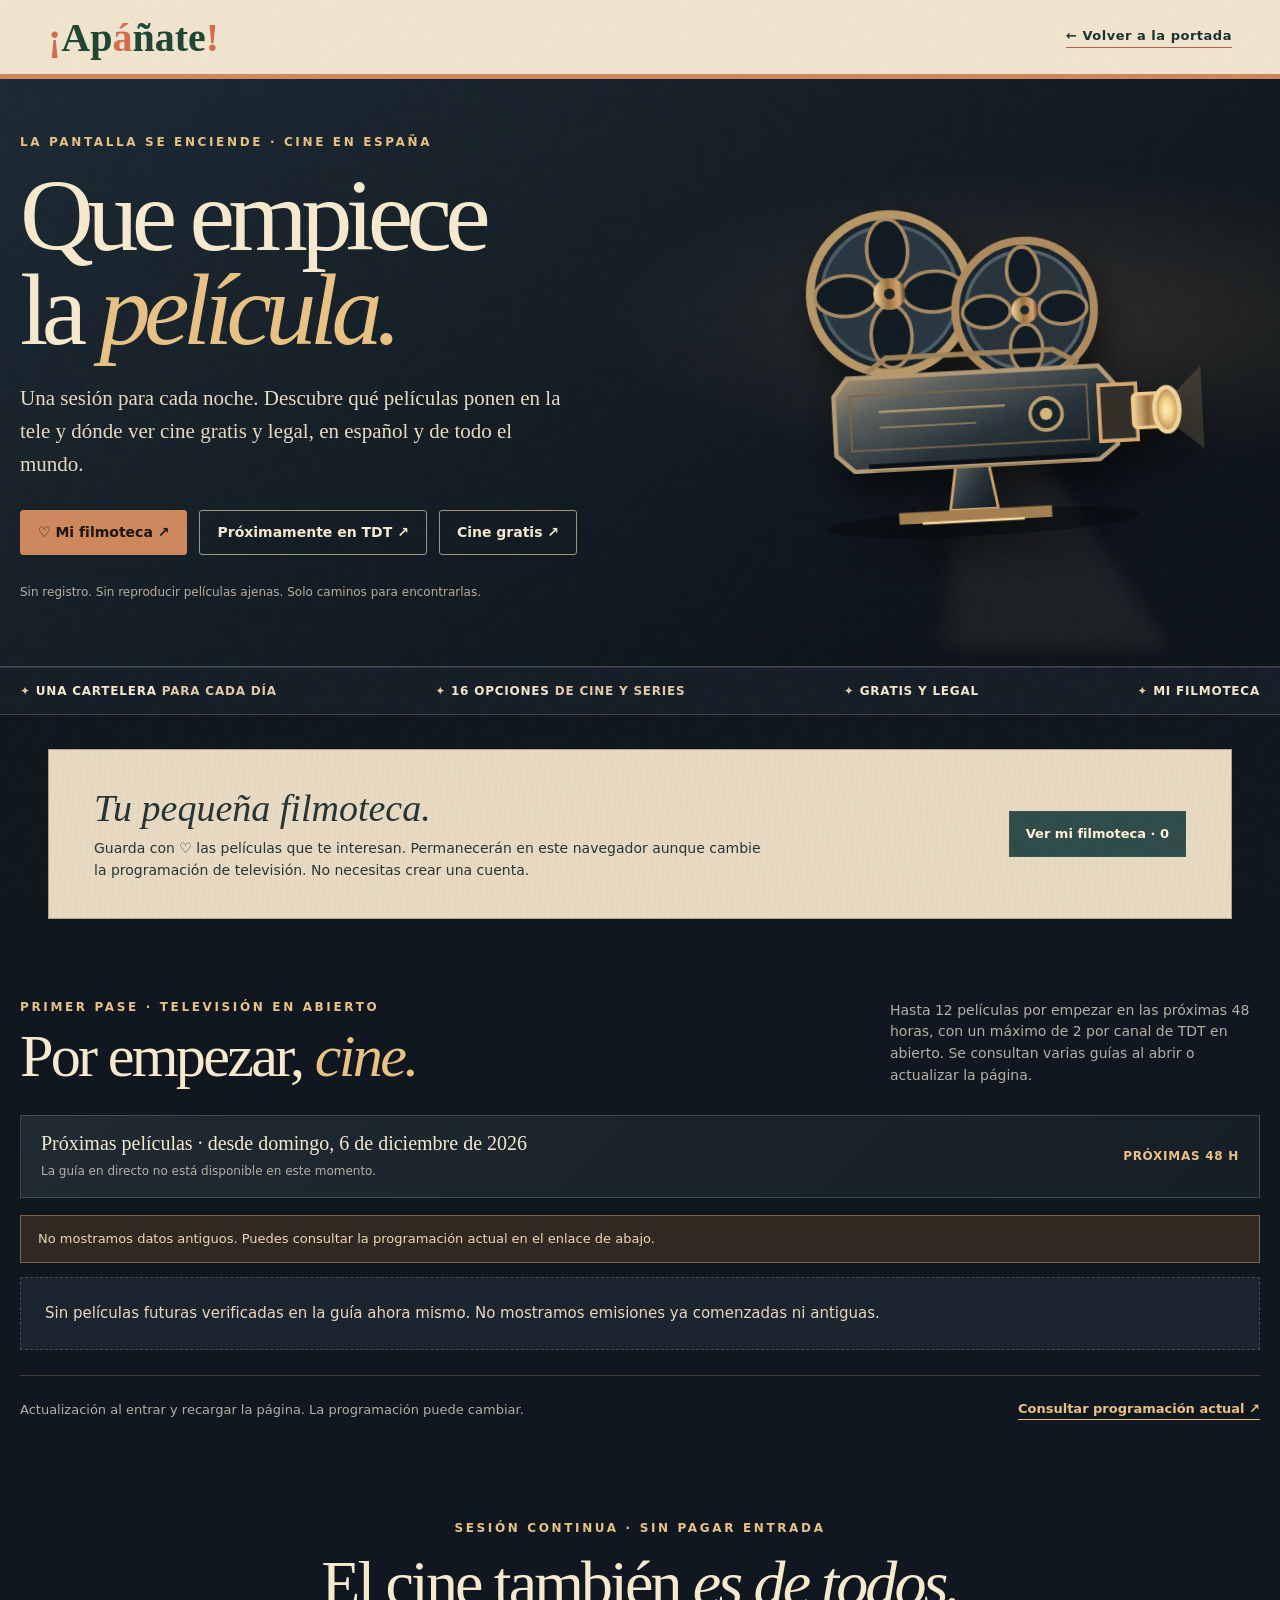
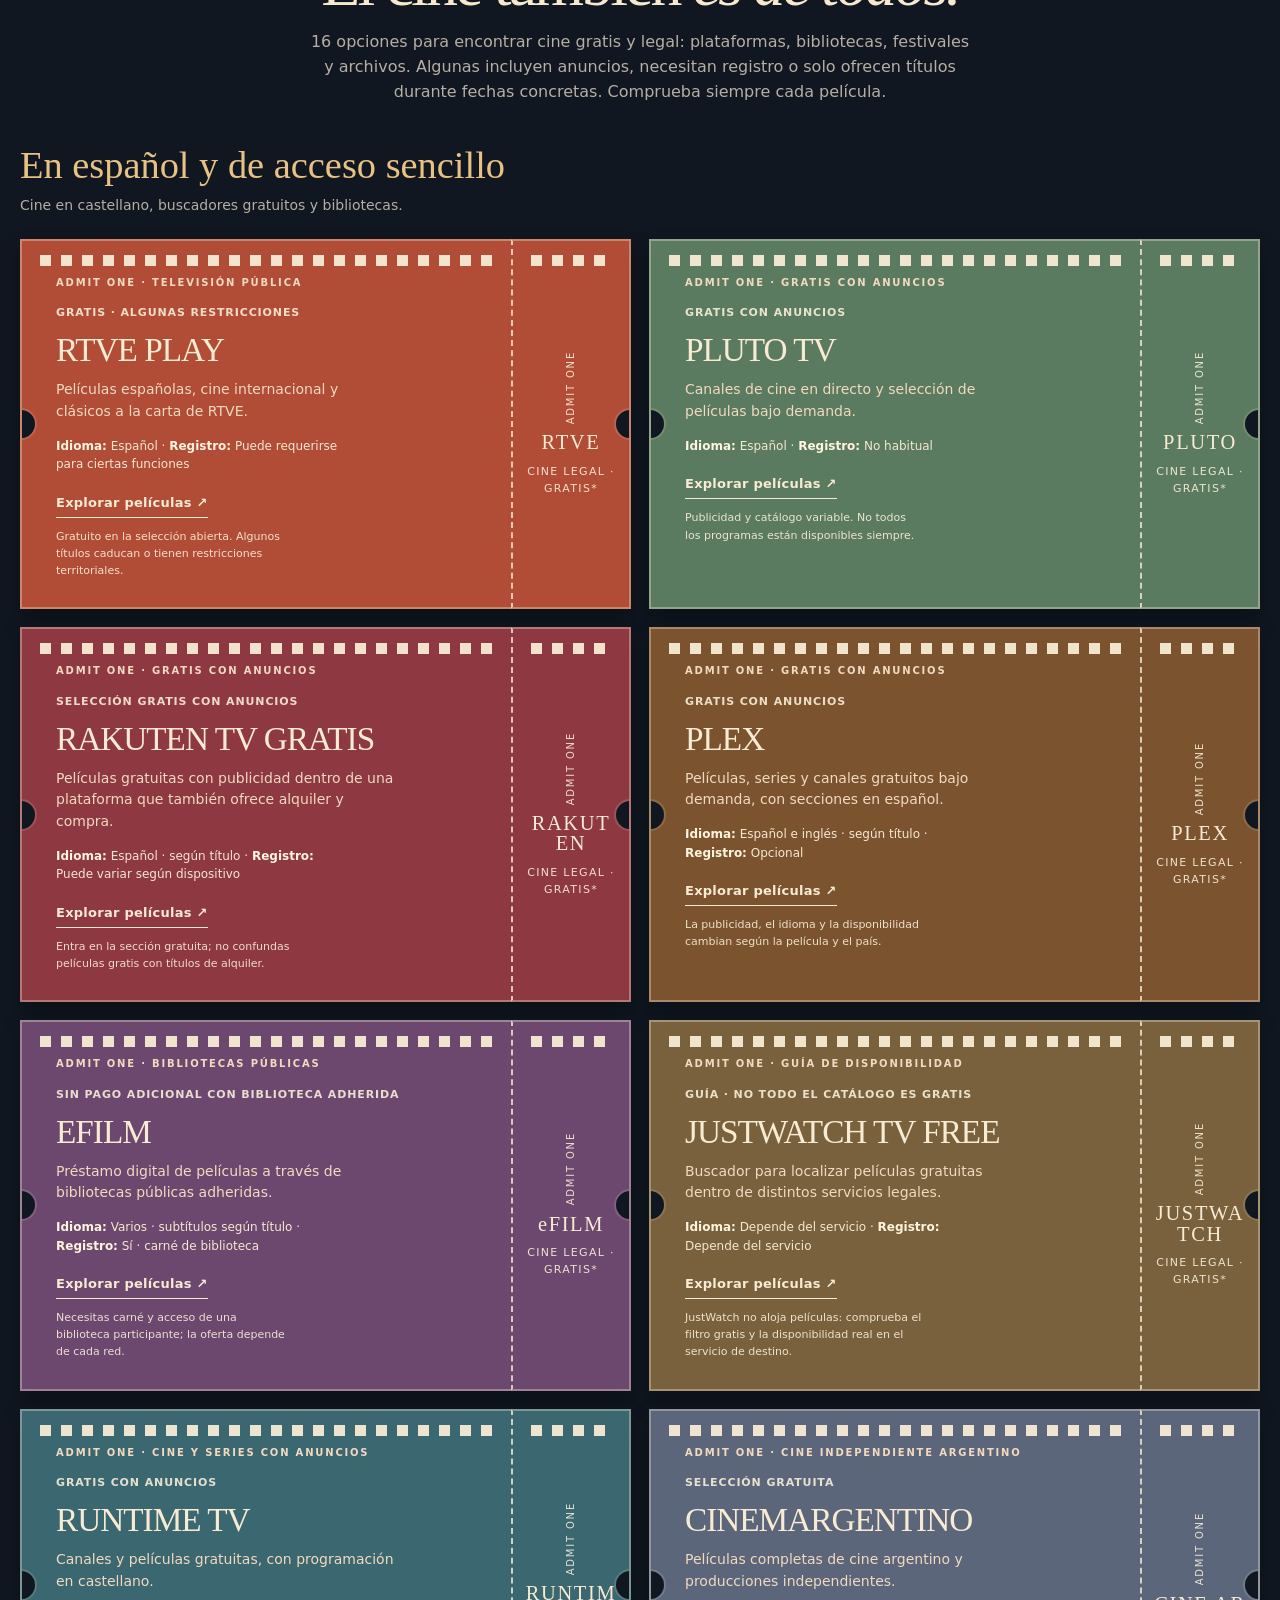
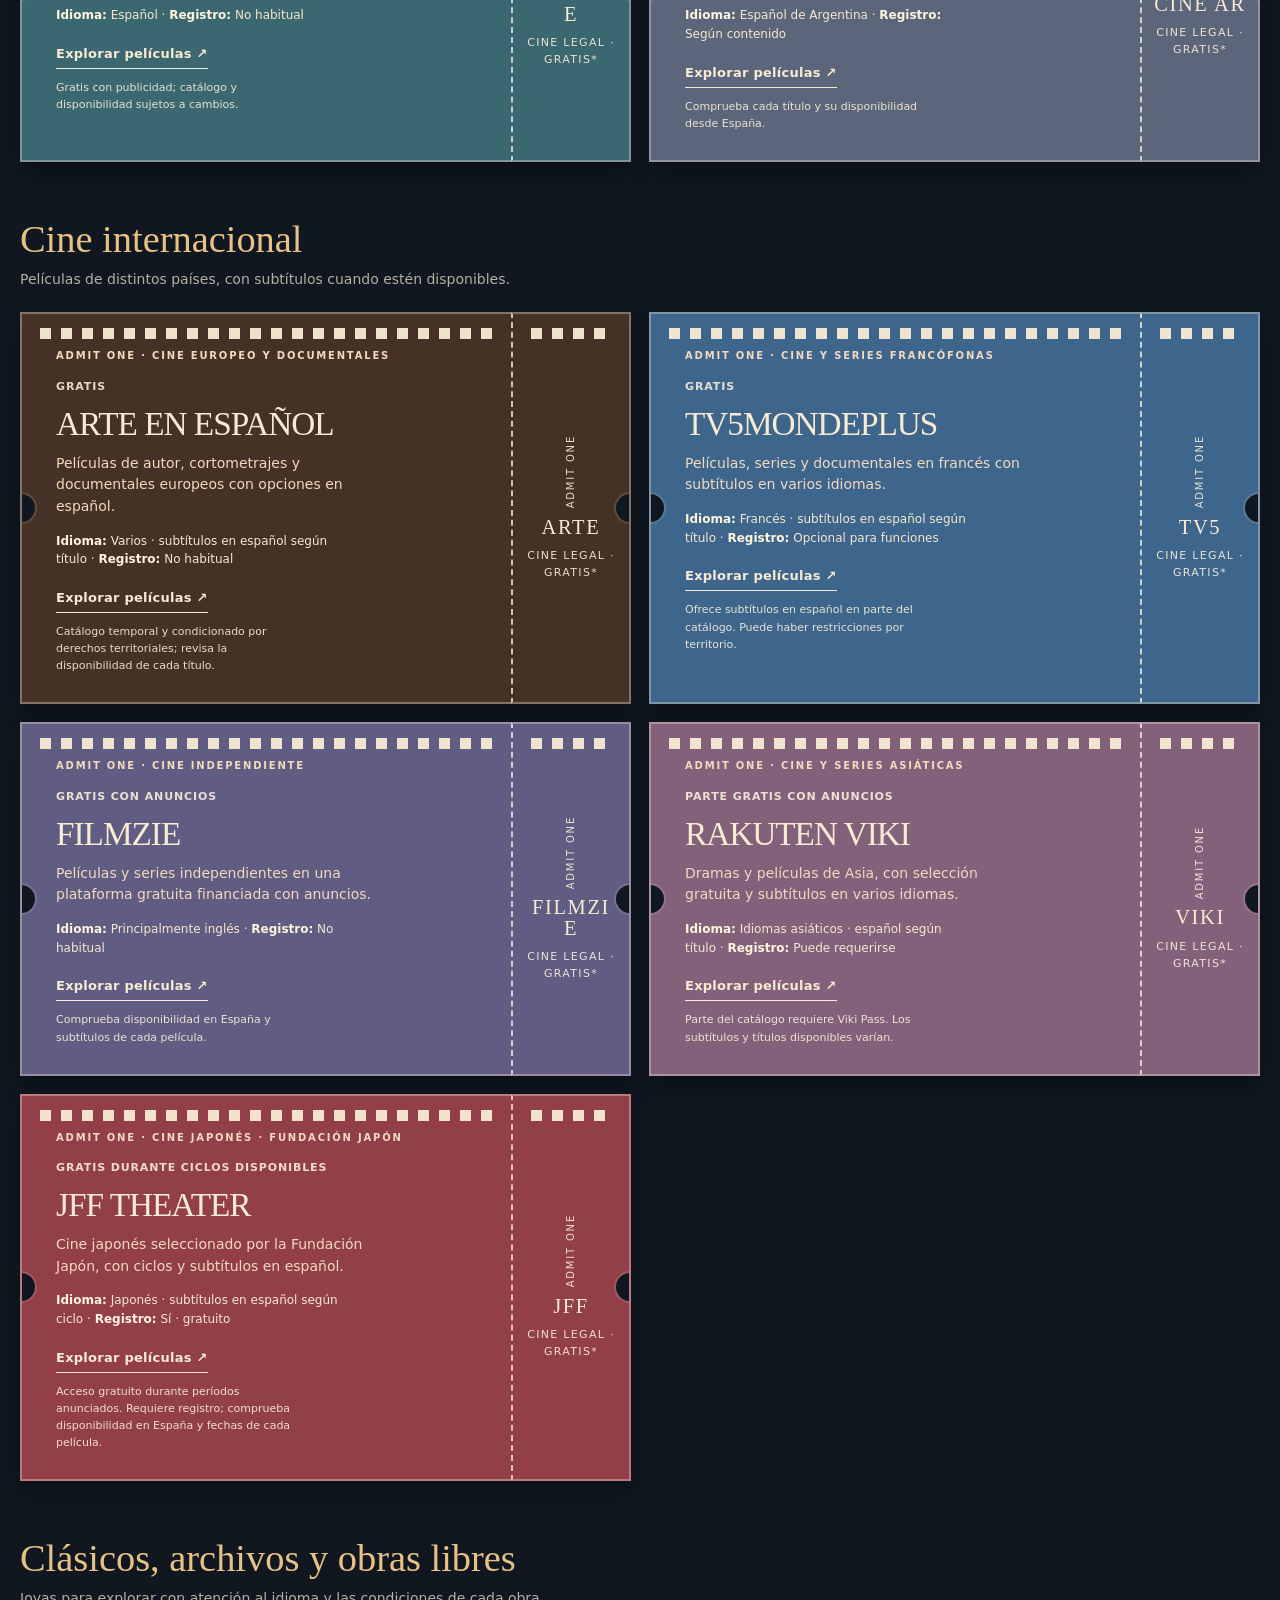
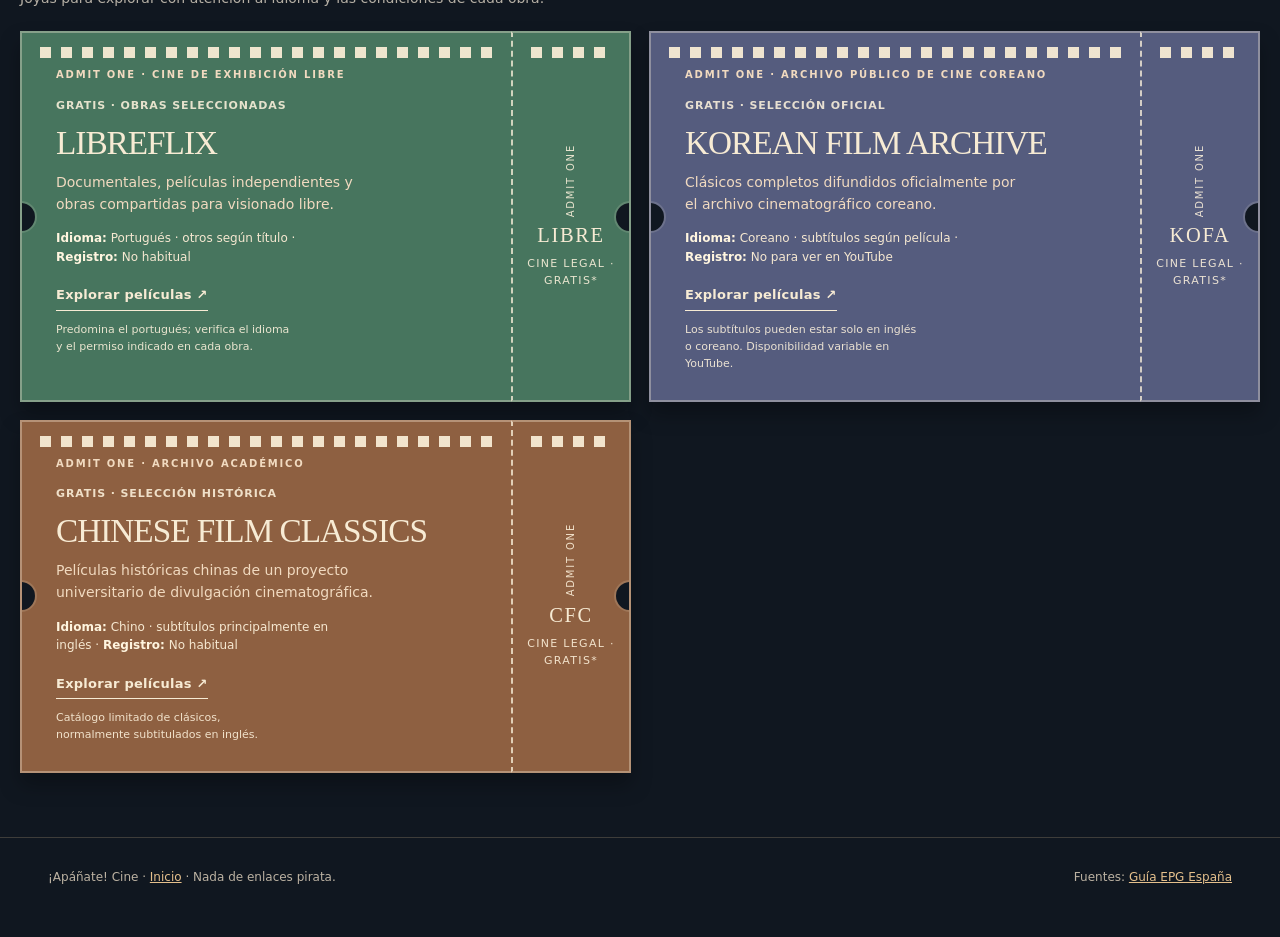
==== commit b941f213: "Add files via upload" ====
--- a/cine/index.html
+++ b/cine/index.html
@@ -9,19 +9,19 @@
 .projector-stage{position:relative;align-self:stretch;display:flex;align-items:center;justify-content:center;min-height:350px}.beam{position:absolute;inset:-20% -200px -10% 27%;background:conic-gradient(from 105deg at 22% 51%,transparent 0 40deg,rgba(252,221,154,.065) 43deg 77deg,transparent 83deg);filter:blur(8px);pointer-events:none}.projector{width:min(100%,480px);filter:drop-shadow(6px 21px 18px rgba(0,0,0,.55));transform:rotate(-3deg)}.reel{transform-origin:center;animation:reel 44s linear infinite}.reel.two{animation-duration:57s;animation-direction:reverse}@keyframes reel{to{transform:rotate(360deg)}}@media(prefers-reduced-motion:reduce){.reel{animation:none}html{scroll-behavior:auto}}
 .meta-strip{border-top:1px solid rgba(244,215,163,.14);border-bottom:1px solid var(--edge);background:#161e28}.stripinner{display:flex;justify-content:space-between;gap:16px;padding:14px 0;flex-wrap:wrap;font-size:12px;letter-spacing:.065em;color:#dfcba8;text-transform:uppercase;font-weight:700}.stripinner b{color:#f4e7ce}
 .section{padding:62px 0 8px}.secthead{display:flex;align-items:flex-end;justify-content:space-between;gap:24px;margin-bottom:28px}.secthead h2{font:normal clamp(36px,4.7vw,61px)/1 Georgia,serif;letter-spacing:-.045em;margin-top:10px}.secthead h2 em{color:var(--gold);font-style:italic}.secthead p{color:var(--dim);font-size:14px;max-width:370px}.side-link{text-decoration:none;border-bottom:1px solid var(--gold);font-size:13px;color:var(--gold);font-weight:750;white-space:nowrap}
-.ticket{border:1px solid var(--edge);background:linear-gradient(135deg,#1f2a32,#161e27);padding:16px 20px;display:flex;align-items:center;justify-content:space-between;gap:18px;margin-bottom:17px}.ticket strong{font:normal 20px Georgia,serif}.ticket small{display:block;color:var(--dim);font-size:12px;margin-top:5px}.ticket .date{font-size:12px;color:var(--gold);font-weight:850;letter-spacing:.06em;white-space:nowrap}.tvgrid{display:grid;grid-template-columns:repeat(3,minmax(0,1fr));gap:14px}.tvcard{background:#1b2530;border:1px solid var(--edge);min-height:190px;padding:21px;display:flex;flex-direction:column;position:relative;overflow:hidden}.tvcard:after{content:'✳';font:120px Georgia,serif;color:rgba(239,208,155,.045);position:absolute;right:-8px;top:-36px;pointer-events:none}.tvtop{display:flex;align-items:center;justify-content:space-between;gap:10px}.time{font:normal 36px Georgia,serif;color:var(--gold);letter-spacing:-.05em}.channel{font-size:11px;text-transform:uppercase;letter-spacing:.08em;color:#191b1f;background:#d7c3a1;border-radius:2px;padding:5px 9px;font-weight:850}.tvcard h3{font:normal 23px/1.14 Georgia,serif;margin:16px 0 9px;position:relative}.tag{font-size:12px;color:#b5b6b0;margin-top:auto}.live-link{font-size:13px;color:var(--gold);font-weight:700;text-decoration:none}.tvcard .live-link{margin-top:10px}.archived{background:#302923;border:1px solid rgba(235,184,113,.4);color:#f0d7ae;padding:13px 17px;font-size:13px;margin-bottom:14px}
-.freehead{text-align:center;padding-top:6px}.freehead h2{font:normal clamp(39px,5vw,67px)/1 Georgia,serif;letter-spacing:-.045em;margin:14px 0}.freehead p{color:var(--dim);max-width:670px;margin:auto}.freegrid{display:grid;grid-template-columns:repeat(2,minmax(0,1fr));gap:18px;margin-top:34px}.freecard{--ticket-bg:#b4553a;--ticket-ink:#f7ebd4;--ticket-dim:#f1dac0;display:grid;grid-template-columns:minmax(0,1fr) 120px;position:relative;min-height:192px;filter:drop-shadow(0 12px 10px rgba(0,0,0,.28))}.freecard-body,.freecard-stub{position:relative;color:var(--ticket-ink);background:var(--ticket-bg);border:2px solid rgba(255,244,222,.34)}.freecard-body{padding:34px 28px 28px 34px;border-right:0;overflow:hidden}.freecard-stub{display:flex;flex-direction:column;justify-content:center;align-items:center;padding:20px 12px;border-left:2px dashed rgba(255,244,222,.75);overflow:hidden}.freecard-body:before,.freecard-stub:after{content:'';position:absolute;top:50%;transform:translateY(-50%);width:28px;height:28px;border-radius:50%;background:var(--bg);box-shadow:0 0 0 2px rgba(255,244,222,.14)}.freecard-body:before{left:-15px}.freecard-stub:after{right:-15px}.freecard-body:after,.freecard-stub:before{content:'';position:absolute;left:18px;right:18px;height:11px;opacity:.95;background:repeating-linear-gradient(90deg,var(--ticket-ink) 0 11px,transparent 11px 21px)}.freecard-body:after{top:14px;box-shadow:0 calc(100% - 28px) 0 0 var(--ticket-ink)}.freecard-stub:before{top:14px;box-shadow:0 calc(100% - 28px) 0 0 var(--ticket-ink)}.freecard .label{display:block;font-size:10px;letter-spacing:.18em;color:var(--ticket-dim);font-weight:850;text-transform:uppercase;margin-bottom:14px}.freecard h3{font:normal 34px/1.02 Georgia,serif;margin:0 0 12px;letter-spacing:-.03em;text-transform:uppercase}.freecard p{font-size:14px;color:var(--ticket-dim);margin-bottom:14px;max-width:38ch}.freecard a{margin-top:auto;align-self:start;color:var(--ticket-ink);font-size:13px;font-weight:900;text-decoration:none;border-bottom:1px solid currentColor;padding-bottom:4px;letter-spacing:.02em}.freecard small{display:block;color:rgba(255,244,222,.88);font-size:11px;margin-top:10px;max-width:34ch}.freecard-body .ticket-meta{display:flex;gap:16px;flex-wrap:wrap;font-size:11px;letter-spacing:.08em;text-transform:uppercase;color:rgba(255,244,222,.86);font-weight:700;margin-bottom:12px}.freecard-stub .entry{font-size:10px;letter-spacing:.18em;text-transform:uppercase;color:rgba(255,244,222,.88);writing-mode:vertical-rl;transform:rotate(180deg);margin-bottom:8px}.freecard-stub .entry-mark{font:normal 22px/1 Georgia,serif;letter-spacing:.08em;text-align:center}.freecard-stub .entry-code{font-size:11px;color:rgba(255,244,222,.88);letter-spacing:.12em;text-transform:uppercase;margin-top:10px;text-align:center}.freecard[data-brand='rtve']{--ticket-bg:#b14d36}.freecard[data-brand='arte']{--ticket-bg:#453126}.freecard[data-brand='pluto']{--ticket-bg:#5a7b5f}.freecard[data-brand='rakuten']{--ticket-bg:#8e3842}.freecard[data-brand='plex']{--ticket-bg:#7b542f}.freecard[data-brand='efilm']{--ticket-bg:#6c486f}.freecard[data-brand='justwatch']{--ticket-bg:#78613c}
+.ticket{border:1px solid var(--edge);background:linear-gradient(135deg,#1f2a32,#161e27);padding:16px 20px;display:flex;align-items:center;justify-content:space-between;gap:18px;margin-bottom:17px}.ticket strong{font:normal 20px Georgia,serif}.ticket small{display:block;color:var(--dim);font-size:12px;margin-top:5px}.ticket .date{font-size:12px;color:var(--gold);font-weight:850;letter-spacing:.06em;white-space:nowrap}.tvgrid{display:grid;grid-template-columns:repeat(3,minmax(0,1fr));gap:14px}.tvcard{background:#1b2530;border:1px solid var(--edge);min-height:190px;padding:21px;display:flex;flex-direction:column;position:relative;overflow:hidden}.tvtop{display:flex;align-items:center;gap:10px}.time{font:normal 36px Georgia,serif;color:var(--gold);letter-spacing:-.05em}.tvcard h3{font:normal 23px/1.14 Georgia,serif;margin:16px 0 9px;position:relative}.tag{font-size:12px;color:#b5b6b0;margin-top:auto}.live-link{font-size:13px;color:var(--gold);font-weight:700;text-decoration:none}.tvcard .live-link{margin-top:10px}.archived{background:#302923;border:1px solid rgba(235,184,113,.4);color:#f0d7ae;padding:13px 17px;font-size:13px;margin-bottom:14px}
+.freehead{text-align:center;padding-top:6px}.freehead h2{font:normal clamp(39px,5vw,67px)/1 Georgia,serif;letter-spacing:-.045em;margin:14px 0}.freehead p{color:var(--dim);max-width:670px;margin:auto}.freegrid{display:grid;grid-template-columns:repeat(2,minmax(0,1fr));gap:18px;margin-top:34px}.freecard{--ticket-bg:#b4553a;--ticket-ink:#f7ebd4;--ticket-dim:#f1dac0;display:grid;grid-template-columns:minmax(0,1fr) 120px;position:relative;min-height:192px;filter:drop-shadow(0 12px 10px rgba(0,0,0,.28))}.freecard-body,.freecard-stub{position:relative;color:var(--ticket-ink);background:var(--ticket-bg);border:2px solid rgba(255,244,222,.34)}.freecard-body{padding:34px 28px 28px 34px;border-right:0;overflow:hidden}.freecard-stub{display:flex;flex-direction:column;justify-content:center;align-items:center;padding:20px 12px;border-left:2px dashed rgba(255,244,222,.75);overflow:hidden}.freecard-body:before,.freecard-stub:after{content:'';position:absolute;top:50%;transform:translateY(-50%);width:28px;height:28px;border-radius:50%;background:var(--bg);box-shadow:0 0 0 2px rgba(255,244,222,.14)}.freecard-body:before{left:-15px}.freecard-stub:after{right:-15px}.freecard-body:after,.freecard-stub:before{content:'';position:absolute;left:18px;right:18px;height:11px;opacity:.95;background:repeating-linear-gradient(90deg,var(--ticket-ink) 0 11px,transparent 11px 21px)}.freecard-body:after{top:14px;box-shadow:0 calc(100% - 28px) 0 0 var(--ticket-ink)}.freecard-stub:before{top:14px;box-shadow:0 calc(100% - 28px) 0 0 var(--ticket-ink)}.freecard .label{display:block;font-size:10px;letter-spacing:.18em;color:var(--ticket-dim);font-weight:850;text-transform:uppercase;margin-bottom:14px}.freecard h3{font:normal 34px/1.02 Georgia,serif;margin:0 0 12px;letter-spacing:-.03em;text-transform:uppercase}.freecard p{font-size:14px;color:var(--ticket-dim);margin-bottom:14px;max-width:38ch}.freecard .card-action{display:inline-block;margin-top:auto;align-self:start;color:var(--ticket-ink);font-size:13px;font-weight:900;border-bottom:1px solid currentColor;padding-bottom:4px;letter-spacing:.02em}.freecard small{display:block;color:rgba(255,244,222,.88);font-size:11px;margin-top:10px;max-width:34ch}.freecard-body .ticket-meta{display:flex;gap:16px;flex-wrap:wrap;font-size:11px;letter-spacing:.08em;text-transform:uppercase;color:rgba(255,244,222,.86);font-weight:700;margin-bottom:12px}.freecard-stub .entry{font-size:10px;letter-spacing:.18em;text-transform:uppercase;color:rgba(255,244,222,.88);writing-mode:vertical-rl;transform:rotate(180deg);margin-bottom:8px}.freecard-stub .entry-mark{font:normal 22px/1 Georgia,serif;letter-spacing:.08em;text-align:center}.freecard-stub .entry-code{font-size:11px;color:rgba(255,244,222,.88);letter-spacing:.12em;text-transform:uppercase;margin-top:10px;text-align:center}.freecard[data-brand='rtve']{--ticket-bg:#b14d36}.freecard[data-brand='arte']{--ticket-bg:#453126}.freecard[data-brand='pluto']{--ticket-bg:#5a7b5f}.freecard[data-brand='rakuten']{--ticket-bg:#8e3842}.freecard[data-brand='plex']{--ticket-bg:#7b542f}.freecard[data-brand='efilm']{--ticket-bg:#6c486f}.freecard[data-brand='justwatch']{--ticket-bg:#78613c}
 .shelfband{margin:72px 0 65px;padding:36px 45px;border:1px solid #b5a081;background:repeating-linear-gradient(95deg,#e8dac2,#e8dac2 3px,#e4d6be 4px,#e9dbc3 6px);color:#263433;display:flex;align-items:center;justify-content:space-between;gap:20px}.shelfband h2{font:italic 38px Georgia,serif;margin-bottom:8px}.shelfband p{font-size:14px;max-width:670px}.shelfband button{border:1px solid #385451;background:#304c4a;color:#fff2d9;font-weight:850;font-size:13px;padding:12px 16px;white-space:nowrap}.shelf{display:none;gap:14px;grid-template-columns:repeat(2,minmax(0,1fr));padding-bottom:48px}.shelf.open{display:grid}.saveditem{border:1px solid var(--edge);background:#1f2931;padding:15px 18px;display:flex;align-items:center;justify-content:space-between;gap:14px}.saveditem b{display:block;font:normal 20px Georgia,serif}.saveditem small{color:var(--dim);font-size:12px}.remove{background:transparent;border:1px solid #a06c5b;color:#efb29a;padding:8px 10px;font-size:12px}.save{border:1px solid #d5b882;color:#e8d7b6;background:transparent;padding:6px 10px;font-size:12px;font-weight:750;margin-top:13px}.footer{border-top:1px solid var(--edge);padding:30px 0 50px;color:#bcb2a2;font-size:12px}.footer a{color:#e5c08c}.footinner{display:flex;justify-content:space-between;gap:20px;flex-wrap:wrap}
 @media(max-width:980px){.heroarea{grid-template-columns:1fr .65fr}.hero h1{font-size:77px}.tvgrid{grid-template-columns:repeat(2,1fr)}.freegrid{grid-template-columns:repeat(2,1fr)}}
 @media(max-width:680px){.shell{padding:0 18px}.topinner{min-height:68px}.topback{font-size:11px}.heroarea{grid-template-columns:1fr;min-height:0;padding:44px 0 20px}.hero h1{font-size:73px}.projector-stage{min-height:270px}.projector{width:330px}.beam{inset:-10% -30% -10% 20%}.section{padding-top:44px}.secthead{align-items:start;flex-direction:column;gap:9px}.tvgrid,.freegrid,.shelf{grid-template-columns:1fr}.shelfband{padding:27px;display:block}.shelfband button{margin-top:18px}.ticket{align-items:start;flex-direction:column}}
 
-/* Distintivos tipográficos identificables para cadenas: no se simulan logos oficiales */
-.tvcard .channel{display:inline-flex;align-items:center;justify-content:center;text-align:center;border-radius:6px;padding:7px 10px;border:2px solid rgba(255,255,255,.18);background:#d7c3a1;color:#151b20;font:900 12px/1.1 system-ui,sans-serif;letter-spacing:.01em;text-transform:none;min-height:33px;box-shadow:0 2px 0 rgba(0,0,0,.18)}
-.tvcard .channel[data-channel="la1"]{background:#e52c31;color:white;border-color:#f87374}
-.tvcard .channel[data-channel="la2"]{background:#66bf4f;color:#102c16;border-color:#b4df91}
-.tvcard .channel[data-channel="fdf"]{background:#216aaf;color:white;border-color:#6aa5d6}
-.tvcard .channel[data-channel="bmad"]{background:#34393e;color:#fff;border-color:#a1adb5}
-.tvcard .channel[data-channel="canalsur"]{background:#edf6fe;color:#174d86;border-color:#56a8d7}
+/* Canal en texto sencillo, sin emblemas ni distintivos superpuestos. */
+.tvcard{min-width:0}
+.tvcard h3{overflow-wrap:anywhere;hyphens:auto;margin-top:12px}
+.tv-channel-line{display:flex;align-items:baseline;flex-wrap:wrap;gap:6px;margin:7px 0 0;min-width:0;color:#e8d2ac;font-size:14px;line-height:1.35}
+.tv-channel-line .tv-channel-caption{color:#aeb4b5;font-size:12px;font-weight:600}
+.tv-channel-line .tv-channel-name{font-weight:800;overflow-wrap:anywhere}
+@media(max-width:680px){.tvcard{padding:17px}.tvcard h3{font-size:21px}.tv-channel-line{font-size:14px}}
 
 /* Filmoteca antes de la programación, TV fresca sin contenido archivado */
 #filmoteca .shelfband{margin:34px 0 17px}
@@ -34,6 +34,7 @@
 /* Secciones de plataformas: se conservan las entradas originales */
 .free-group{margin:40px 0 56px}.free-group-title{font:normal clamp(28px,3vw,40px)/1.14 Georgia,serif;color:var(--gold)}.free-group-intro{color:var(--dim);font-size:14px;margin-top:7px}.free-group .freegrid{margin-top:22px}.freecard .platform-details{font-size:12px;line-height:1.55;margin-bottom:16px;color:#f6e8d1}.freecard .platform-details strong{color:#fff5df}.freecard h3{overflow-wrap:anywhere;font-size:clamp(23px,2.6vw,34px)}.freecard-stub .entry-mark{overflow-wrap:anywhere;font-size:clamp(13px,1.6vw,22px)}
 .freecard[data-brand='runtime']{--ticket-bg:#3b6770}.freecard[data-brand='cinemargentino']{--ticket-bg:#5b667b}.freecard[data-brand='tv5']{--ticket-bg:#3e668c}.freecard[data-brand='filmzie']{--ticket-bg:#615c82}.freecard[data-brand='viki']{--ticket-bg:#83617b}.freecard[data-brand='jff']{--ticket-bg:#923f49}.freecard[data-brand='libreflix']{--ticket-bg:#47755e}.freecard[data-brand='korean']{--ticket-bg:#555c7e}.freecard[data-brand='chinese']{--ticket-bg:#8e6041}
+.freecard{color:inherit;text-decoration:none;cursor:pointer}.freecard:hover{filter:drop-shadow(0 15px 13px rgba(0,0,0,.38));transform:translateY(-2px)}.freecard:focus-visible{outline:3px solid #f0bd80;outline-offset:5px}.freecard:focus-visible .card-action,.freecard:hover .card-action{text-decoration:underline;text-underline-offset:3px}@media(prefers-reduced-motion:reduce){.freecard:hover{transform:none}}
 @media(max-width:680px){.freecard{grid-template-columns:minmax(0,1fr) 95px}.freecard-body{padding:32px 20px 22px 24px}.freecard-stub{padding:14px 6px}.freecard .ticket-meta{letter-spacing:0}.freecard-stub .entry-code{font-size:9px}}
 </style></head>
 <body>
@@ -103,19 +104,18 @@
 function key(item){return item.titulo.toLocaleLowerCase('es').normalize('NFD').replace(/[\u0300-\u036f]/g,'')}
 function toggle(item,source){const k=key(item);if(saved.some(x=>x.id===k))saved=saved.filter(x=>x.id!==k);else saved.push({id:k,titulo:item.titulo,fuente:source,fecha:new Date().toISOString().slice(0,10)});persist();renderAll()}
 function favButton(item,source){const yes=saved.some(x=>x.id===key(item));return `<button class="save" type="button" data-film="${esc(key(item))}" data-source="${source}" aria-pressed="${yes}" aria-label="${yes?'Quitar de':'Guardar en'} mi filmoteca">${yes?'♥ Guardada':'♡ Guardar para ver'}</button>`}
-function channelTheme(c){return ({'La 1':'la1','La 2':'la2','FDF':'fdf','Be Mad':'bmad','Canal Sur':'canalsur'})[c]||'other'}
 function freeTheme(n){return ({'RTVE Play':'rtve','ARTE en español':'arte','Pluto TV':'pluto','Rakuten TV Gratis':'rakuten','Plex':'plex','eFilm':'efilm','JustWatch TV Free':'justwatch','Runtime TV':'runtime','Cinemargentino':'cinemargentino','TV5MONDEplus':'tv5','Filmzie':'filmzie','Rakuten Viki':'viki','JFF Theater':'jff','Libreflix':'libreflix','Korean Film Archive':'korean','Chinese Film Classics':'chinese'})[n]||'other'}
 function freeMark(n){return ({'RTVE Play':'RTVE','ARTE en español':'ARTE','Pluto TV':'PLUTO','Rakuten TV Gratis':'RAKUTEN','Plex':'PLEX','eFilm':'eFILM','JustWatch TV Free':'JUSTWATCH','Runtime TV':'RUNTIME','Cinemargentino':'CINE AR','TV5MONDEplus':'TV5','Filmzie':'FILMZIE','Rakuten Viki':'VIKI','JFF Theater':'JFF','Libreflix':'LIBRE','Korean Film Archive':'KOFA','Chinese Film Classics':'CFC'})[n]||n}
 function renderTV(){
   const now=Date.now();
   for(let i=tvItems.length-1;i>=0;i--)if(Date.parse(tvItems[i].inicio)<=now)tvItems.splice(i,1);
   const hour=new Intl.DateTimeFormat('es-ES',{timeZone:'Europe/Madrid',hour:'2-digit',minute:'2-digit',hour12:false});
-  $('tv-list').innerHTML=tvItems.length?tvItems.slice(0,12).map(t=>`<article class="tvcard"><div class="tvtop"><time class="time" datetime="${esc(t.inicio)}">${hour.format(new Date(t.inicio))}</time><span class="channel" data-channel="${channelTheme(t.canal)}">${esc(t.canal)}</span></div><h3>${esc(t.titulo)}</h3><p class="tag">${esc(t.genero||'Película')} · Pendiente de emisión</p><a href="${esc(t.fuente)}" class="live-link" target="_blank" rel="noopener noreferrer">Comprobar horario ↗</a>${favButton(t,'tv')}</article>`).join(''):'<p class="tv-message">Sin películas futuras verificadas en la guía ahora mismo. No mostramos emisiones ya comenzadas ni antiguas.</p>';
+  $('tv-list').innerHTML=tvItems.length?tvItems.slice(0,12).map(t=>`<article class="tvcard"><div class="tvtop"><time class="time" datetime="${esc(t.inicio)}">${hour.format(new Date(t.inicio))}</time></div><p class="tv-channel-line"><span class="tv-channel-caption">Canal:</span> <span class="tv-channel-name">${esc(t.canal)}</span></p><h3>${esc(t.titulo)}</h3><p class="tag">${esc(t.genero||'Película')} · Pendiente de emisión</p><a href="${esc(t.fuente)}" class="live-link" target="_blank" rel="noopener noreferrer">Comprobar horario ↗</a>${favButton(t,'tv')}</article>`).join(''):'<p class="tv-message">Sin películas futuras verificadas en la guía ahora mismo. No mostramos emisiones ya comenzadas ni antiguas.</p>';
 }
 function renderFree(){
  const groups=[['espanol','En español y de acceso sencillo','Cine en castellano, buscadores gratuitos y bibliotecas.'],['internacional','Cine internacional','Películas de distintos países, con subtítulos cuando estén disponibles.'],['archivo','Clásicos, archivos y obras libres','Joyas para explorar con atención al idioma y las condiciones de cada obra.']];
  $('free-list').innerHTML=groups.map(([group,title,description])=>{
-  const cards=db.gratis.filter(p=>p.grupo===group).map((p,i)=>`<article class="freecard" data-brand="${freeTheme(p.nombre)}" aria-label="Entrada de sesión continua: ${esc(p.nombre)}"><div class="freecard-body"><span class="label">Admit one · ${esc(p.tipo)}</span><div class="ticket-meta"><span>${esc(p.acceso)}</span></div><h3>${esc(p.nombre)}</h3><p>${esc(p.descripcion)}</p><p class="platform-details"><strong>Idioma:</strong> ${esc(p.idioma)}<span> · </span><strong>Registro:</strong> ${esc(p.registro)}</p><a href="${esc(p.url)}" target="_blank" rel="noopener noreferrer">Explorar películas ↗</a><small>${esc(p.nota)}</small></div><div class="freecard-stub" aria-hidden="true"><span class="entry">ADMIT ONE</span><strong class="entry-mark">${esc(freeMark(p.nombre))}</strong><span class="entry-code">cine legal · gratis*</span></div></article>`).join('');
+  const cards=db.gratis.filter(p=>p.grupo===group).map((p,i)=>`<a class="freecard" data-brand="${freeTheme(p.nombre)}" href="${esc(p.url)}" target="_blank" rel="noopener noreferrer" aria-label="Abrir ${esc(p.nombre)} en una pestaña nueva"><div class="freecard-body"><span class="label">Admit one · ${esc(p.tipo)}</span><div class="ticket-meta"><span>${esc(p.acceso)}</span></div><h3>${esc(p.nombre)}</h3><p>${esc(p.descripcion)}</p><p class="platform-details"><strong>Idioma:</strong> ${esc(p.idioma)}<span> · </span><strong>Registro:</strong> ${esc(p.registro)}</p><span class="card-action" aria-hidden="true">Explorar películas ↗</span><small>${esc(p.nota)}</small></div><div class="freecard-stub" aria-hidden="true"><span class="entry">ADMIT ONE</span><strong class="entry-mark">${esc(freeMark(p.nombre))}</strong><span class="entry-code">cine legal · gratis*</span></div></a>`).join('');
   return `<div class="free-group"><h3 class="free-group-title">${esc(title)}</h3><p class="free-group-intro">${esc(description)}</p><div class="freegrid">${cards}</div></div>`;
  }).join('');
 }
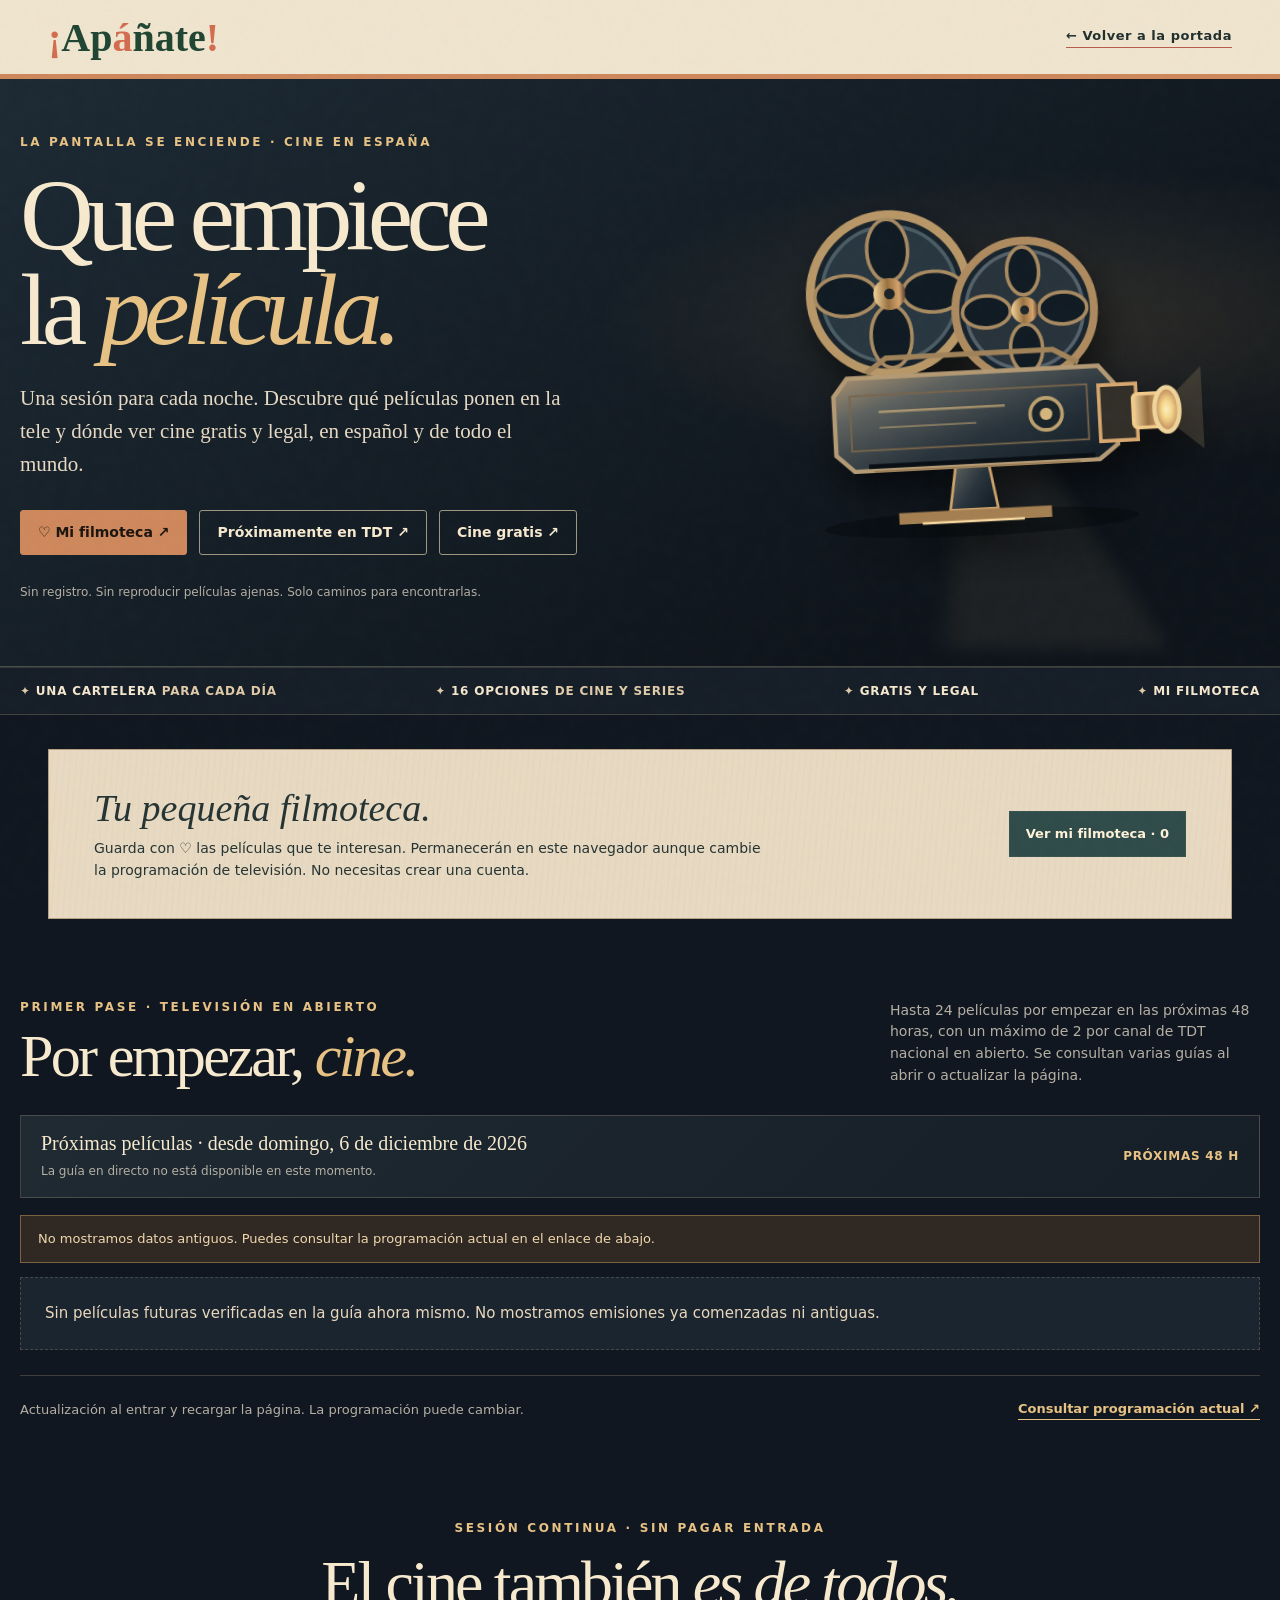
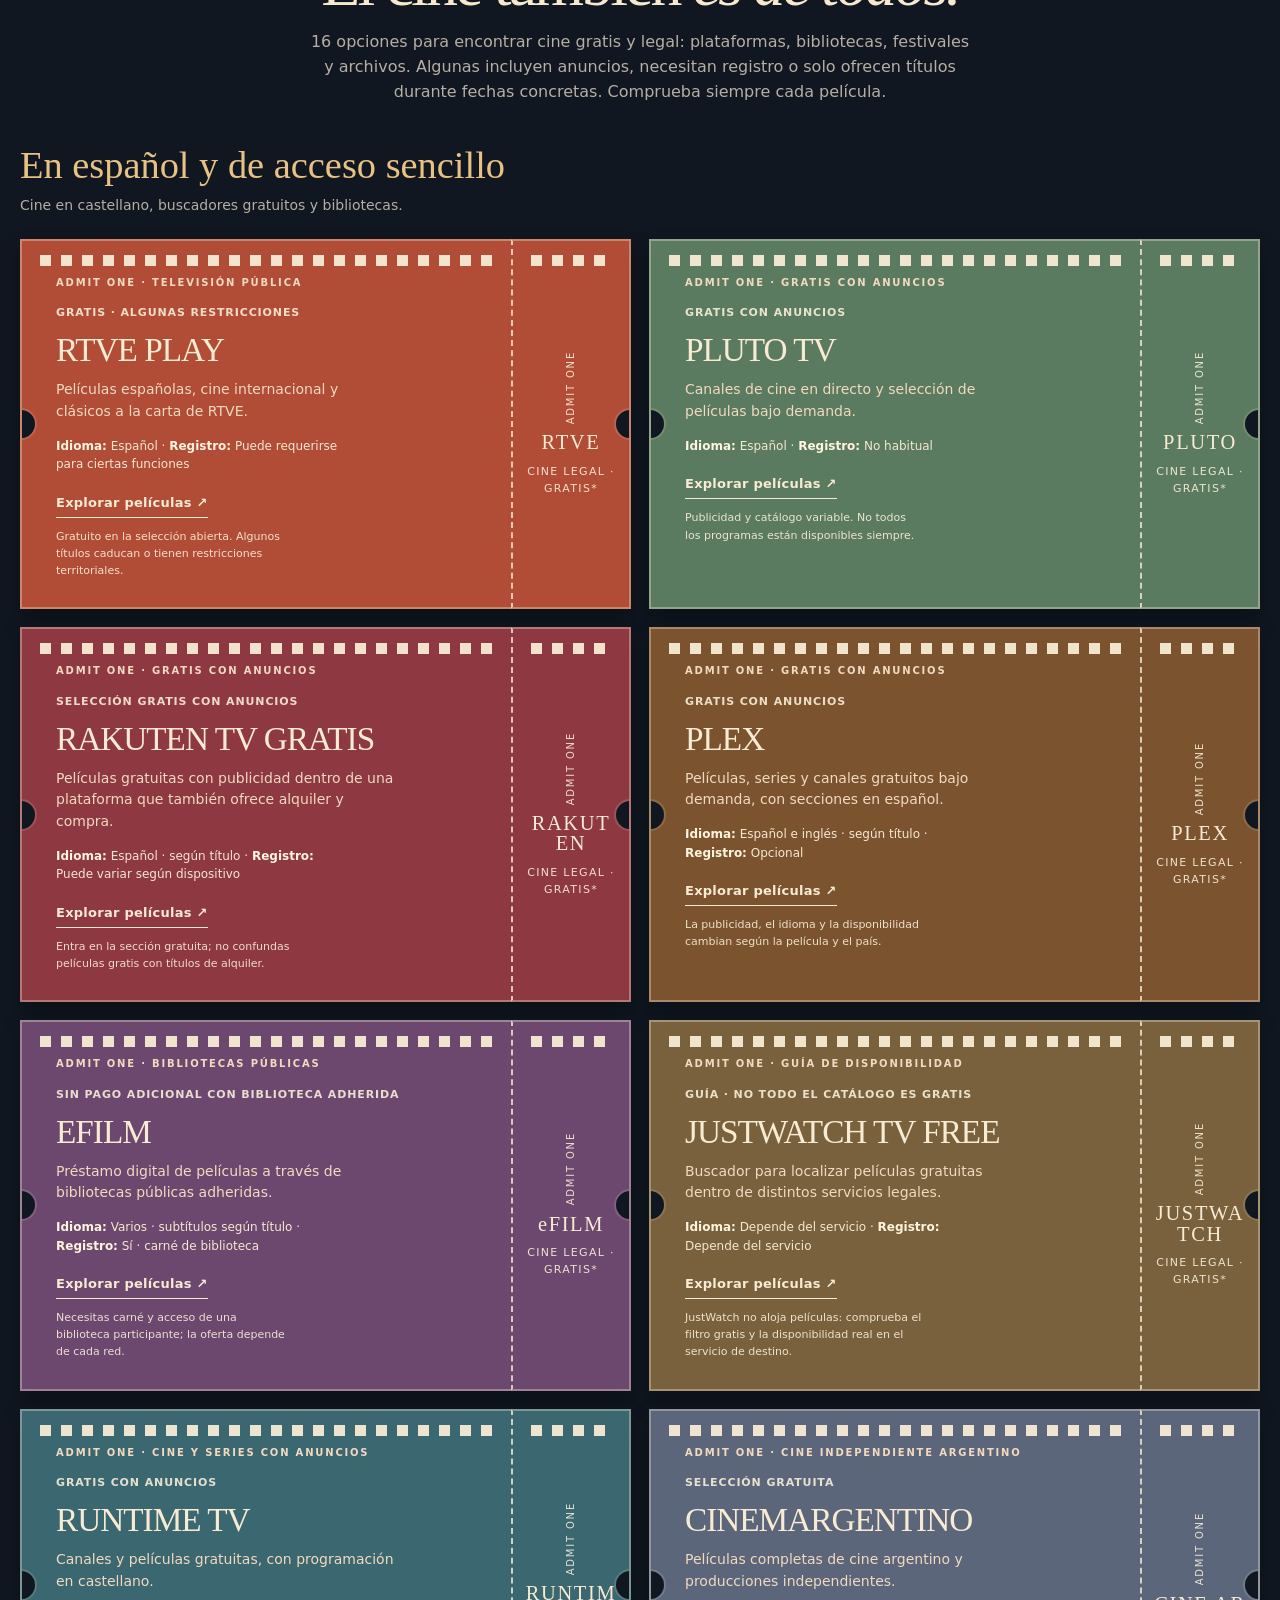
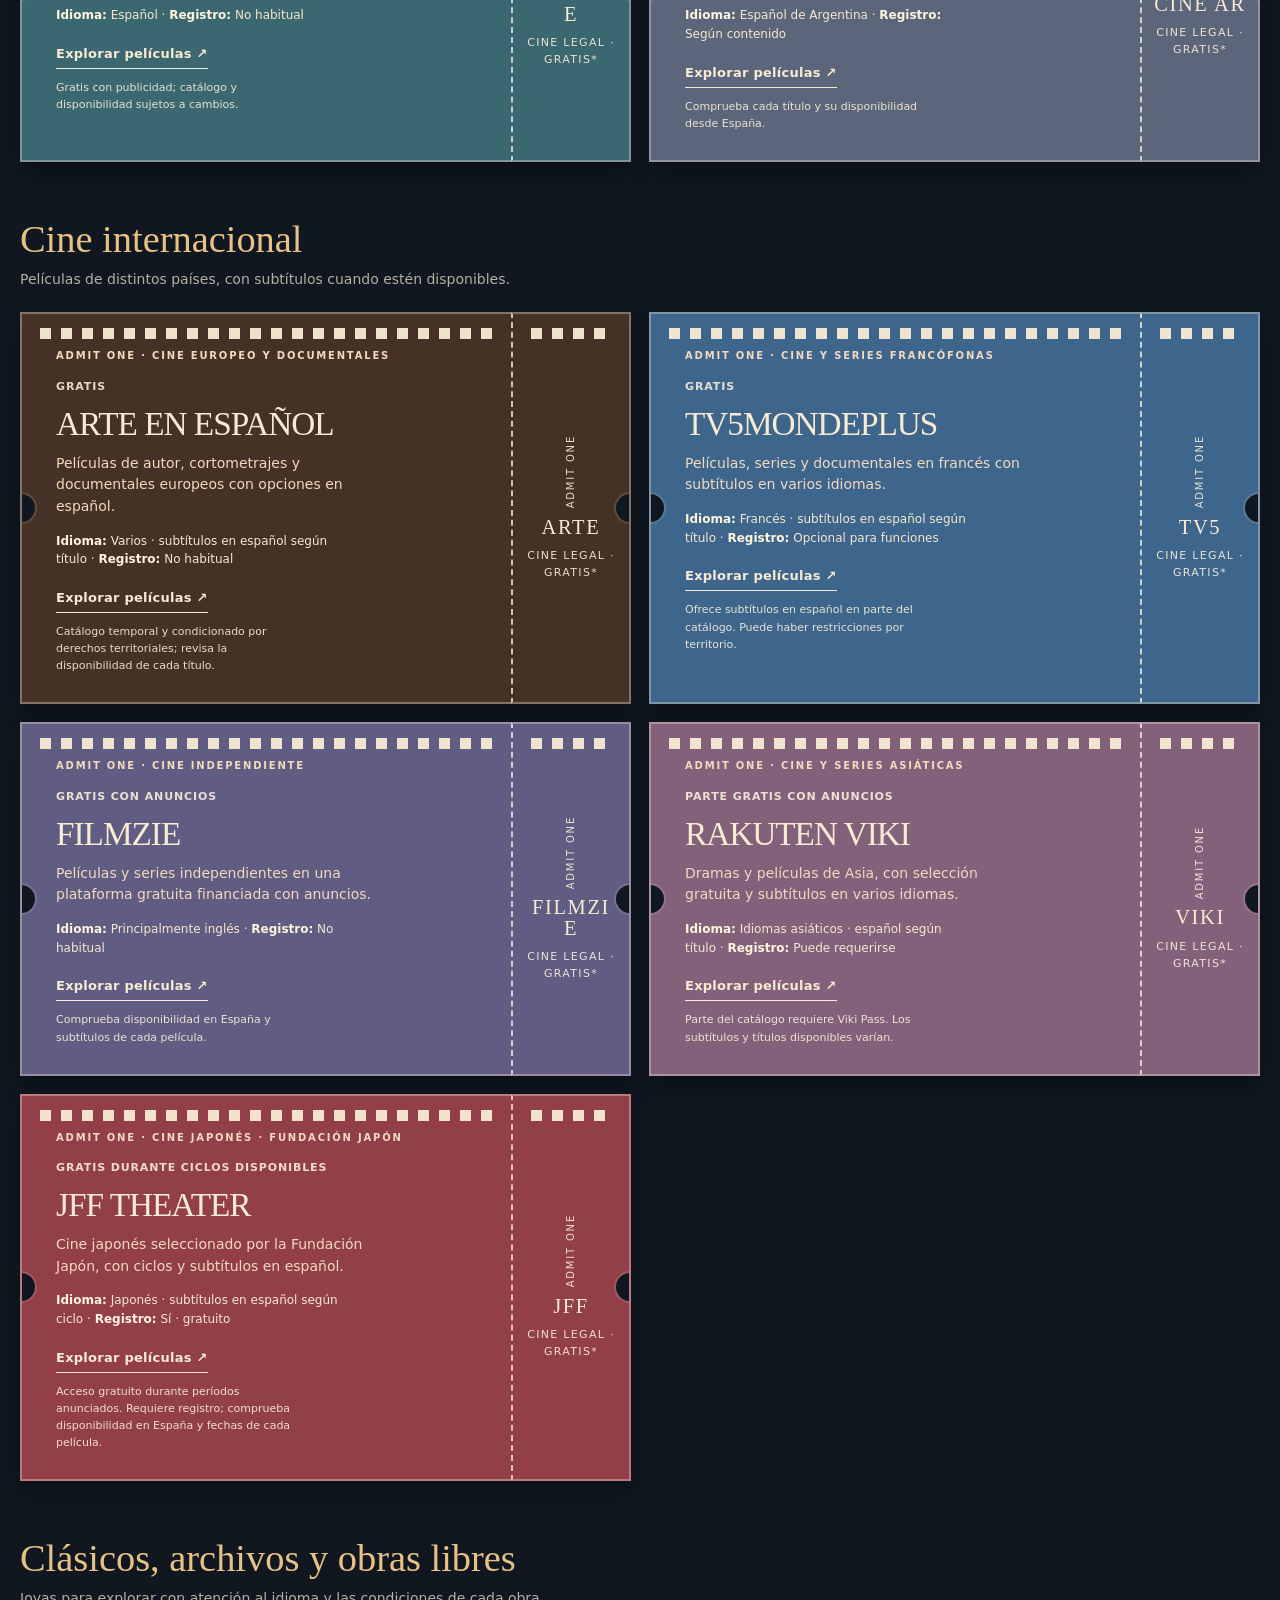
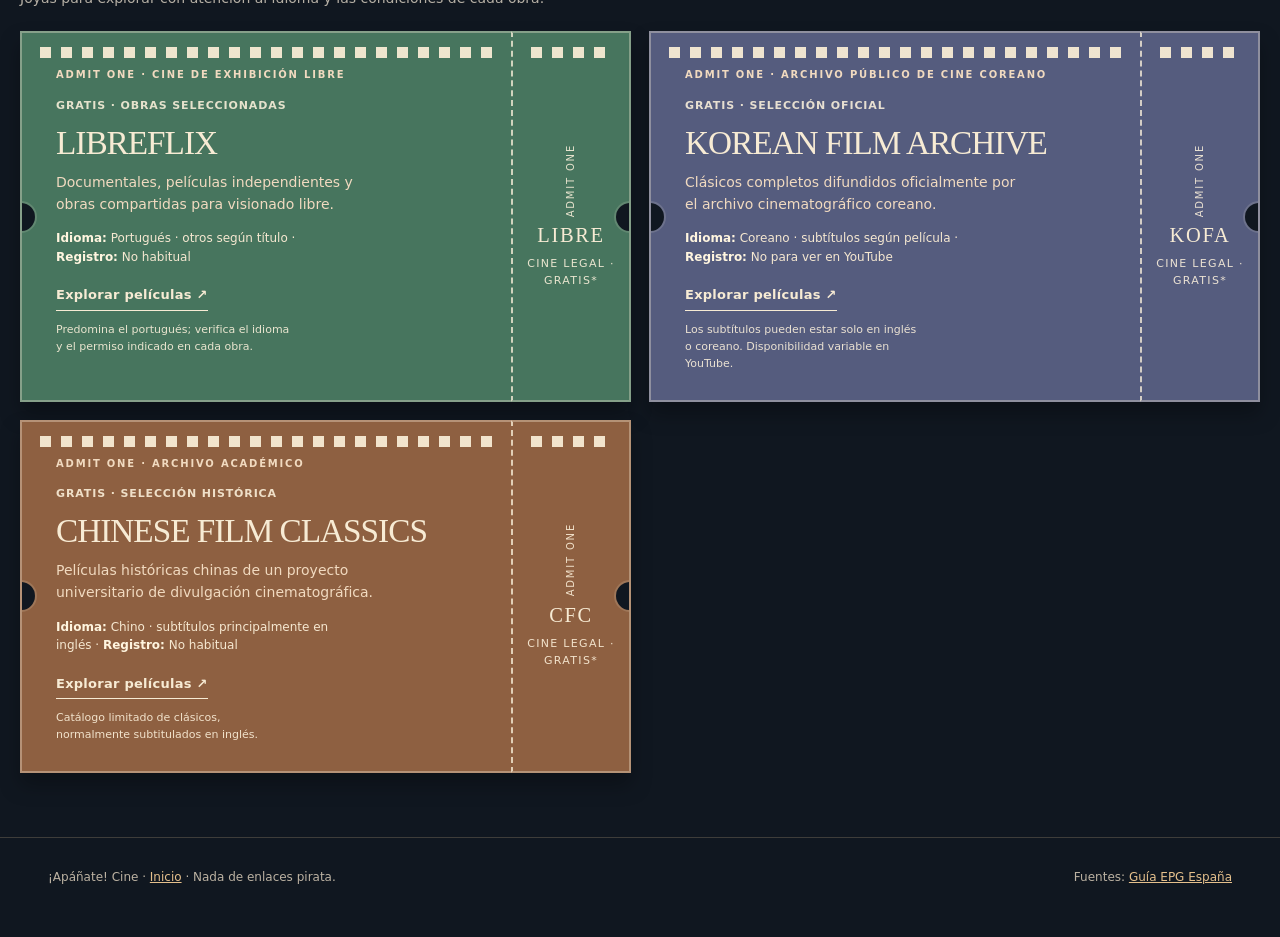
==== commit f517ba33: "Add files via upload" ====
--- a/cine/index.html
+++ b/cine/index.html
@@ -57,7 +57,7 @@
 <div class="shell" id="filmoteca"><div class="shelfband"><div><h2>Tu pequeña filmoteca.</h2><p>Guarda con ♡ las películas que te interesan. Permanecerán en este navegador aunque cambie la programación de televisión. No necesitas crear una cuenta.</p></div><button id="open-shelf" type="button" aria-expanded="false">Ver mi filmoteca · <span id="saved-counter">0</span></button></div><div id="shelf-list" class="shelf" aria-label="Películas guardadas"></div></div>
 
 
-<section id="tele" class="section shell"><div class="secthead"><div><div class="eyebrow">Primer pase · Televisión en abierto</div><h2>Por empezar, <em>cine.</em></h2></div><p>Hasta 12 películas por empezar en las próximas 48 horas, con un máximo de 2 por canal de TDT en abierto. Se consultan varias guías al abrir o actualizar la página.</p></div><div class="ticket"><div><strong id="tv-date-heading">Consultando cartelera de hoy…</strong><small id="tv-intro">Selección de películas por empezar en la TDT española</small></div><span class="date" id="tv-date-label">HOY</span></div><div id="archive-warning" class="archived" hidden></div><div class="tvgrid" id="tv-list"></div><div class="rankfooter" style="border-color:var(--edge);color:var(--dim)"><span>Actualización al entrar y recargar la página. La programación puede cambiar.</span><a class="side-link" href="https://www.formulatv.com/programacion/" target="_blank" rel="noopener noreferrer">Consultar programación actual ↗</a></div></section>
+<section id="tele" class="section shell"><div class="secthead"><div><div class="eyebrow">Primer pase · Televisión en abierto</div><h2>Por empezar, <em>cine.</em></h2></div><p>Hasta 24 películas por empezar en las próximas 48 horas, con un máximo de 2 por canal de TDT nacional en abierto. Se consultan varias guías al abrir o actualizar la página.</p></div><div class="ticket"><div><strong id="tv-date-heading">Consultando cartelera de hoy…</strong><small id="tv-intro">Selección de películas por empezar en la TDT española</small></div><span class="date" id="tv-date-label">HOY</span></div><div id="archive-warning" class="archived" hidden></div><div class="tvgrid" id="tv-list"></div><div class="rankfooter" style="border-color:var(--edge);color:var(--dim)"><span>Actualización al entrar y recargar la página. La programación puede cambiar.</span><a class="side-link" href="https://www.formulatv.com/programacion/" target="_blank" rel="noopener noreferrer">Consultar programación actual ↗</a></div></section>
 <section id="gratis" class="section shell"><div class="freehead"><div class="eyebrow">Sesión continua · Sin pagar entrada</div><h2>El cine también <em>es de todos.</em></h2><p>16 opciones para encontrar cine gratis y legal: plataformas, bibliotecas, festivales y archivos. Algunas incluyen anuncios, necesitan registro o solo ofrecen títulos durante fechas concretas. Comprueba siempre cada película.</p></div><div id="free-list"></div></section>
 
 
@@ -85,7 +85,7 @@
       if((porCanal.get(canal)||0)>=2)continue;
       seleccion.push(p);
       porCanal.set(canal,(porCanal.get(canal)||0)+1);
-      if(seleccion.length===12)break;
+      if(seleccion.length===24)break;
     }
     tvItems.splice(0,tvItems.length,...seleccion);
     $('tv-intro').textContent=tvItems.length?`${tvItems.length} película${tvItems.length===1?'':'s'} por empezar en las próximas 48 horas. Horarios peninsulares.`:'No hay películas pendientes confirmadas en las próximas 48 horas en las guías consultadas.';
@@ -110,7 +110,7 @@
   const now=Date.now();
   for(let i=tvItems.length-1;i>=0;i--)if(Date.parse(tvItems[i].inicio)<=now)tvItems.splice(i,1);
   const hour=new Intl.DateTimeFormat('es-ES',{timeZone:'Europe/Madrid',hour:'2-digit',minute:'2-digit',hour12:false});
-  $('tv-list').innerHTML=tvItems.length?tvItems.slice(0,12).map(t=>`<article class="tvcard"><div class="tvtop"><time class="time" datetime="${esc(t.inicio)}">${hour.format(new Date(t.inicio))}</time></div><p class="tv-channel-line"><span class="tv-channel-caption">Canal:</span> <span class="tv-channel-name">${esc(t.canal)}</span></p><h3>${esc(t.titulo)}</h3><p class="tag">${esc(t.genero||'Película')} · Pendiente de emisión</p><a href="${esc(t.fuente)}" class="live-link" target="_blank" rel="noopener noreferrer">Comprobar horario ↗</a>${favButton(t,'tv')}</article>`).join(''):'<p class="tv-message">Sin películas futuras verificadas en la guía ahora mismo. No mostramos emisiones ya comenzadas ni antiguas.</p>';
+  $('tv-list').innerHTML=tvItems.length?tvItems.slice(0,24).map(t=>`<article class="tvcard"><div class="tvtop"><time class="time" datetime="${esc(t.inicio)}">${hour.format(new Date(t.inicio))}</time></div><p class="tv-channel-line"><span class="tv-channel-caption">Canal:</span> <span class="tv-channel-name">${esc(t.canal)}</span></p><h3>${esc(t.titulo)}</h3><p class="tag">${esc(t.genero||'Película')} · Pendiente de emisión</p><a href="${esc(t.fuente)}" class="live-link" target="_blank" rel="noopener noreferrer">Comprobar horario ↗</a>${favButton(t,'tv')}</article>`).join(''):'<p class="tv-message">Sin películas futuras verificadas en la guía ahora mismo. No mostramos emisiones ya comenzadas ni antiguas.</p>';
 }
 function renderFree(){
  const groups=[['espanol','En español y de acceso sencillo','Cine en castellano, buscadores gratuitos y bibliotecas.'],['internacional','Cine internacional','Películas de distintos países, con subtítulos cuando estén disponibles.'],['archivo','Clásicos, archivos y obras libres','Joyas para explorar con atención al idioma y las condiciones de cada obra.']];
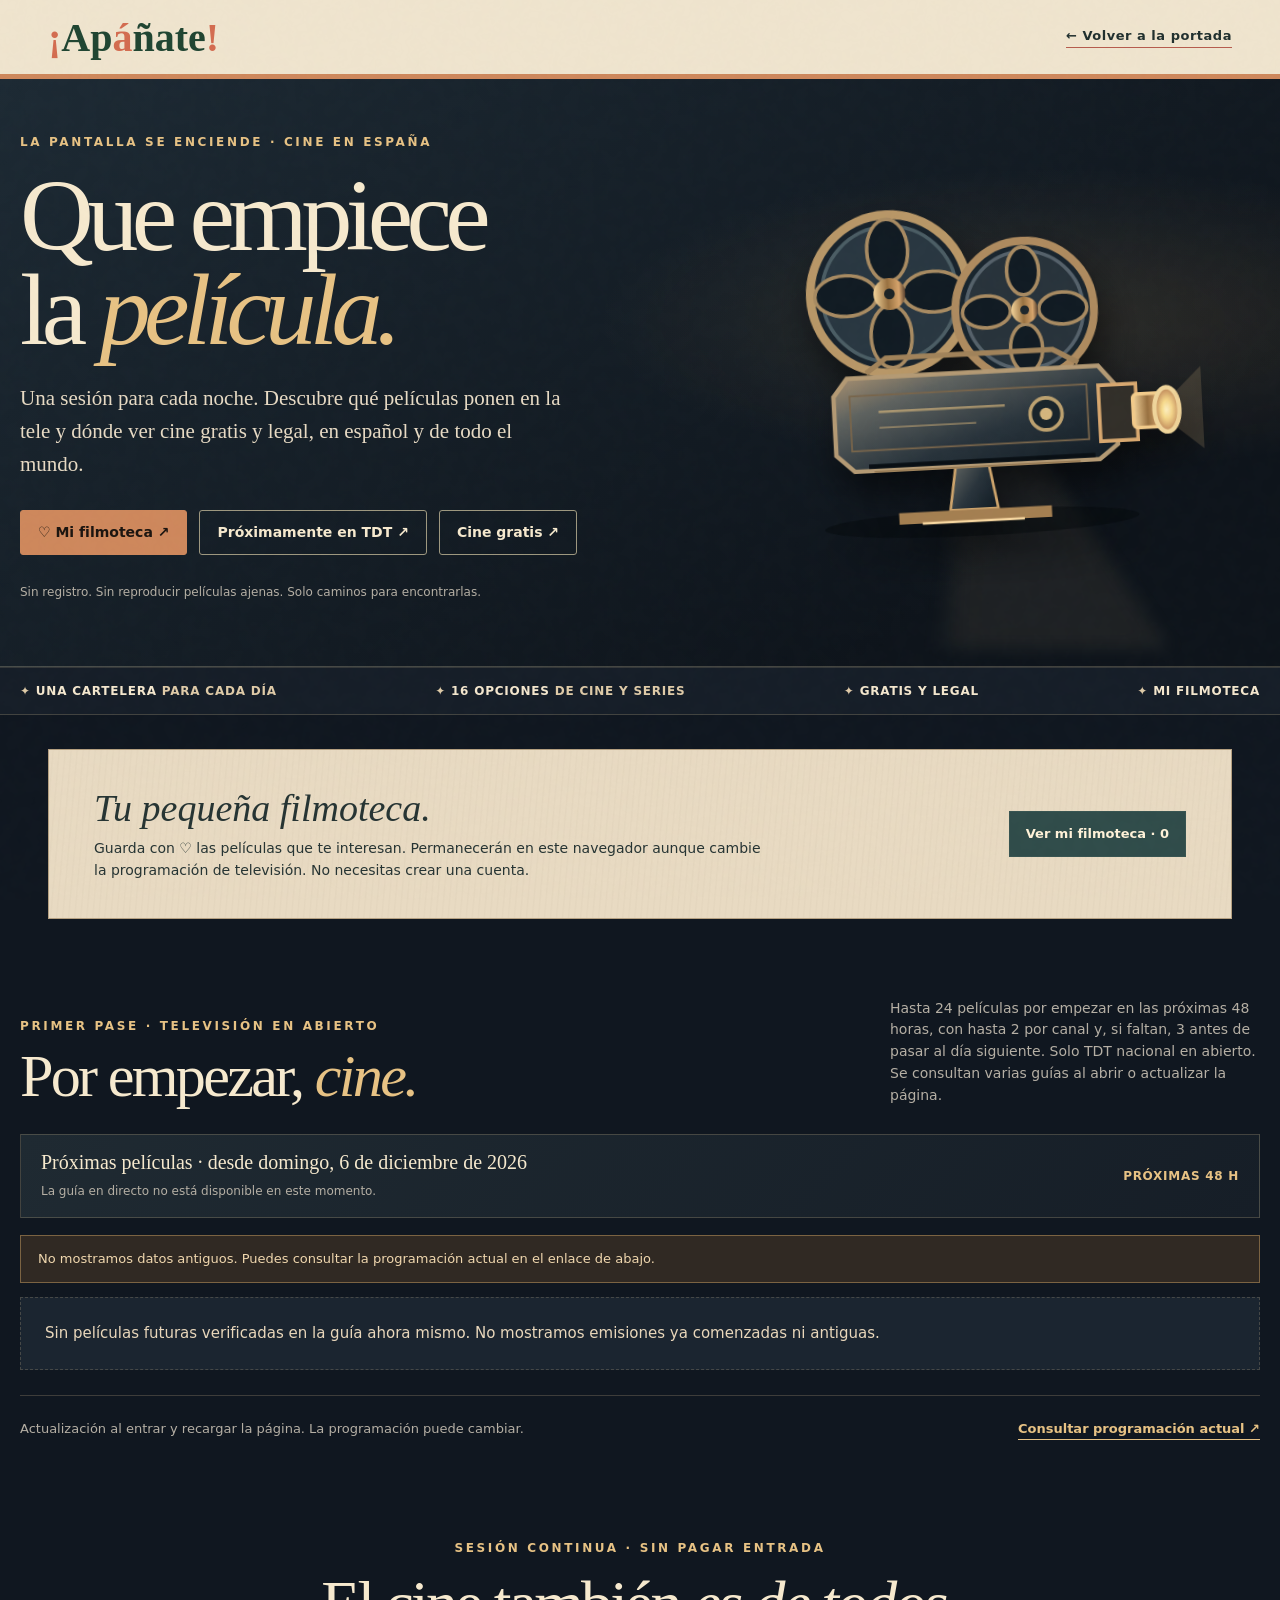
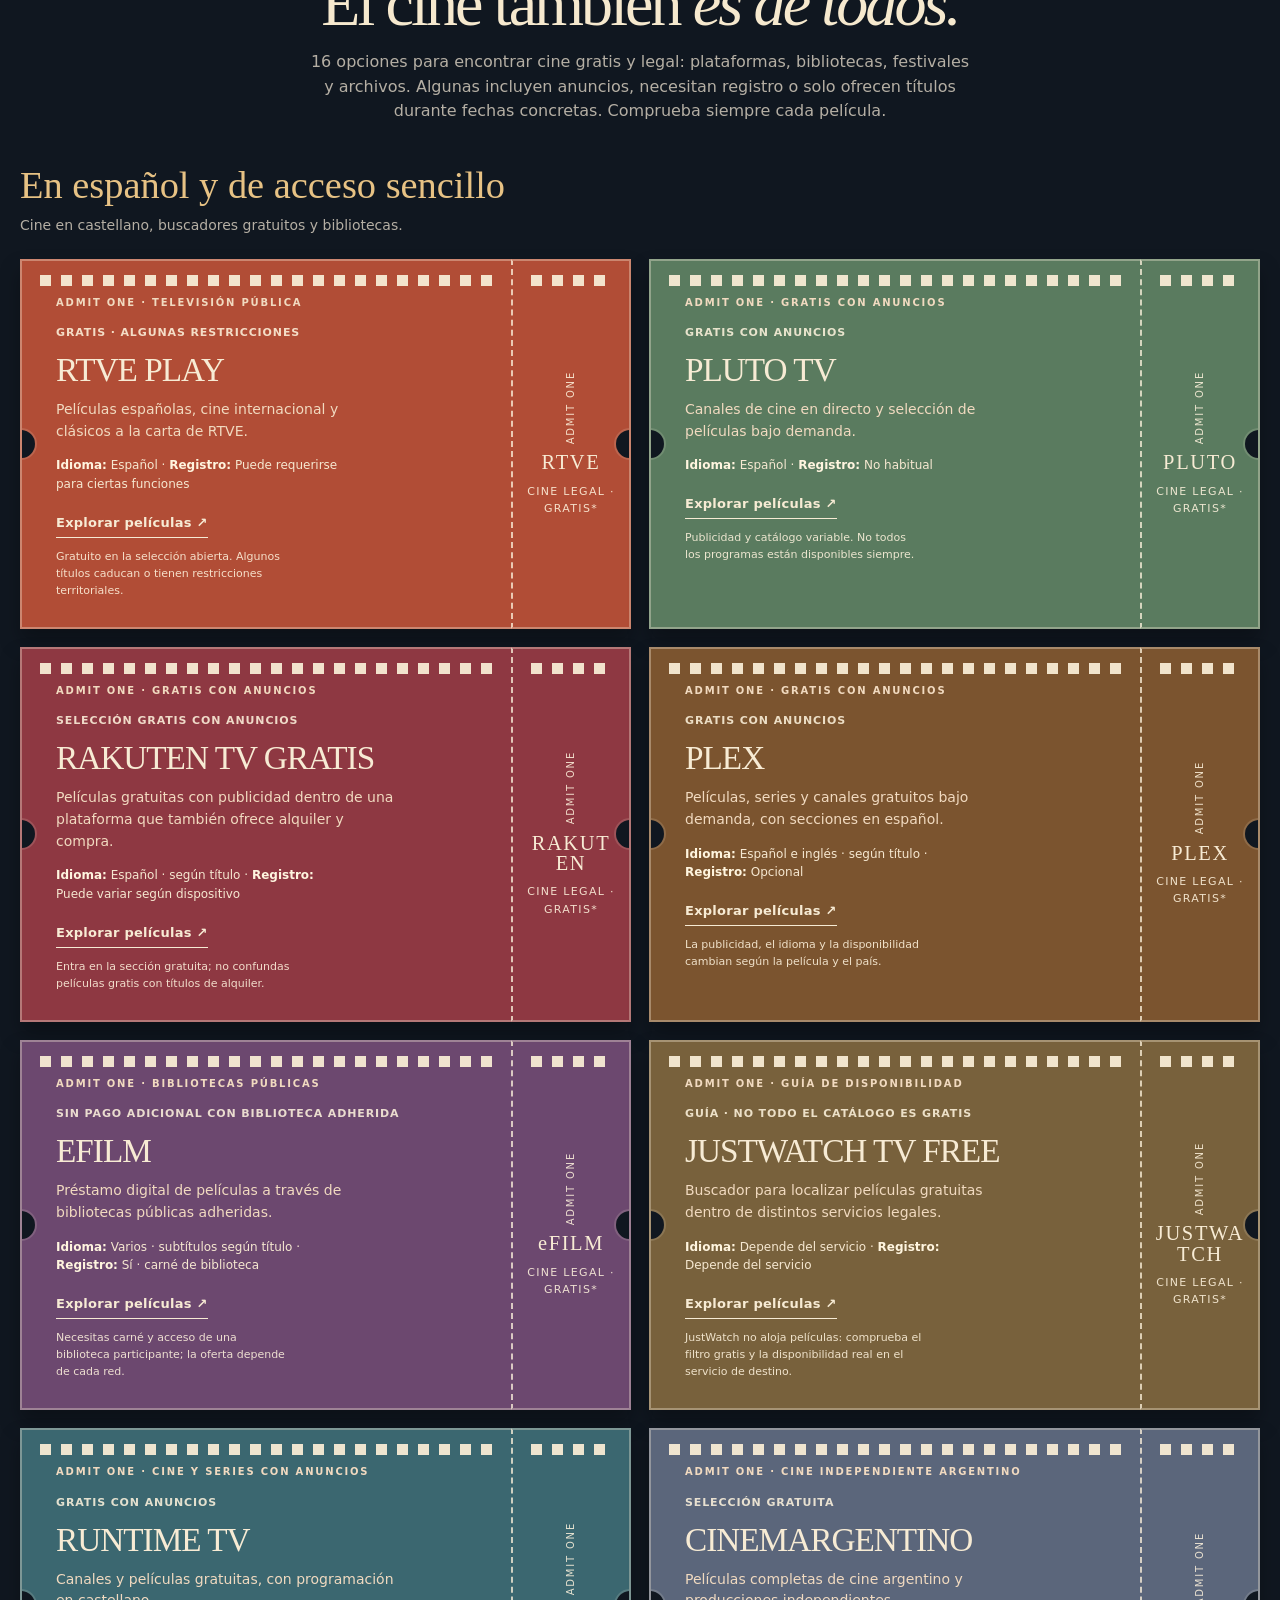
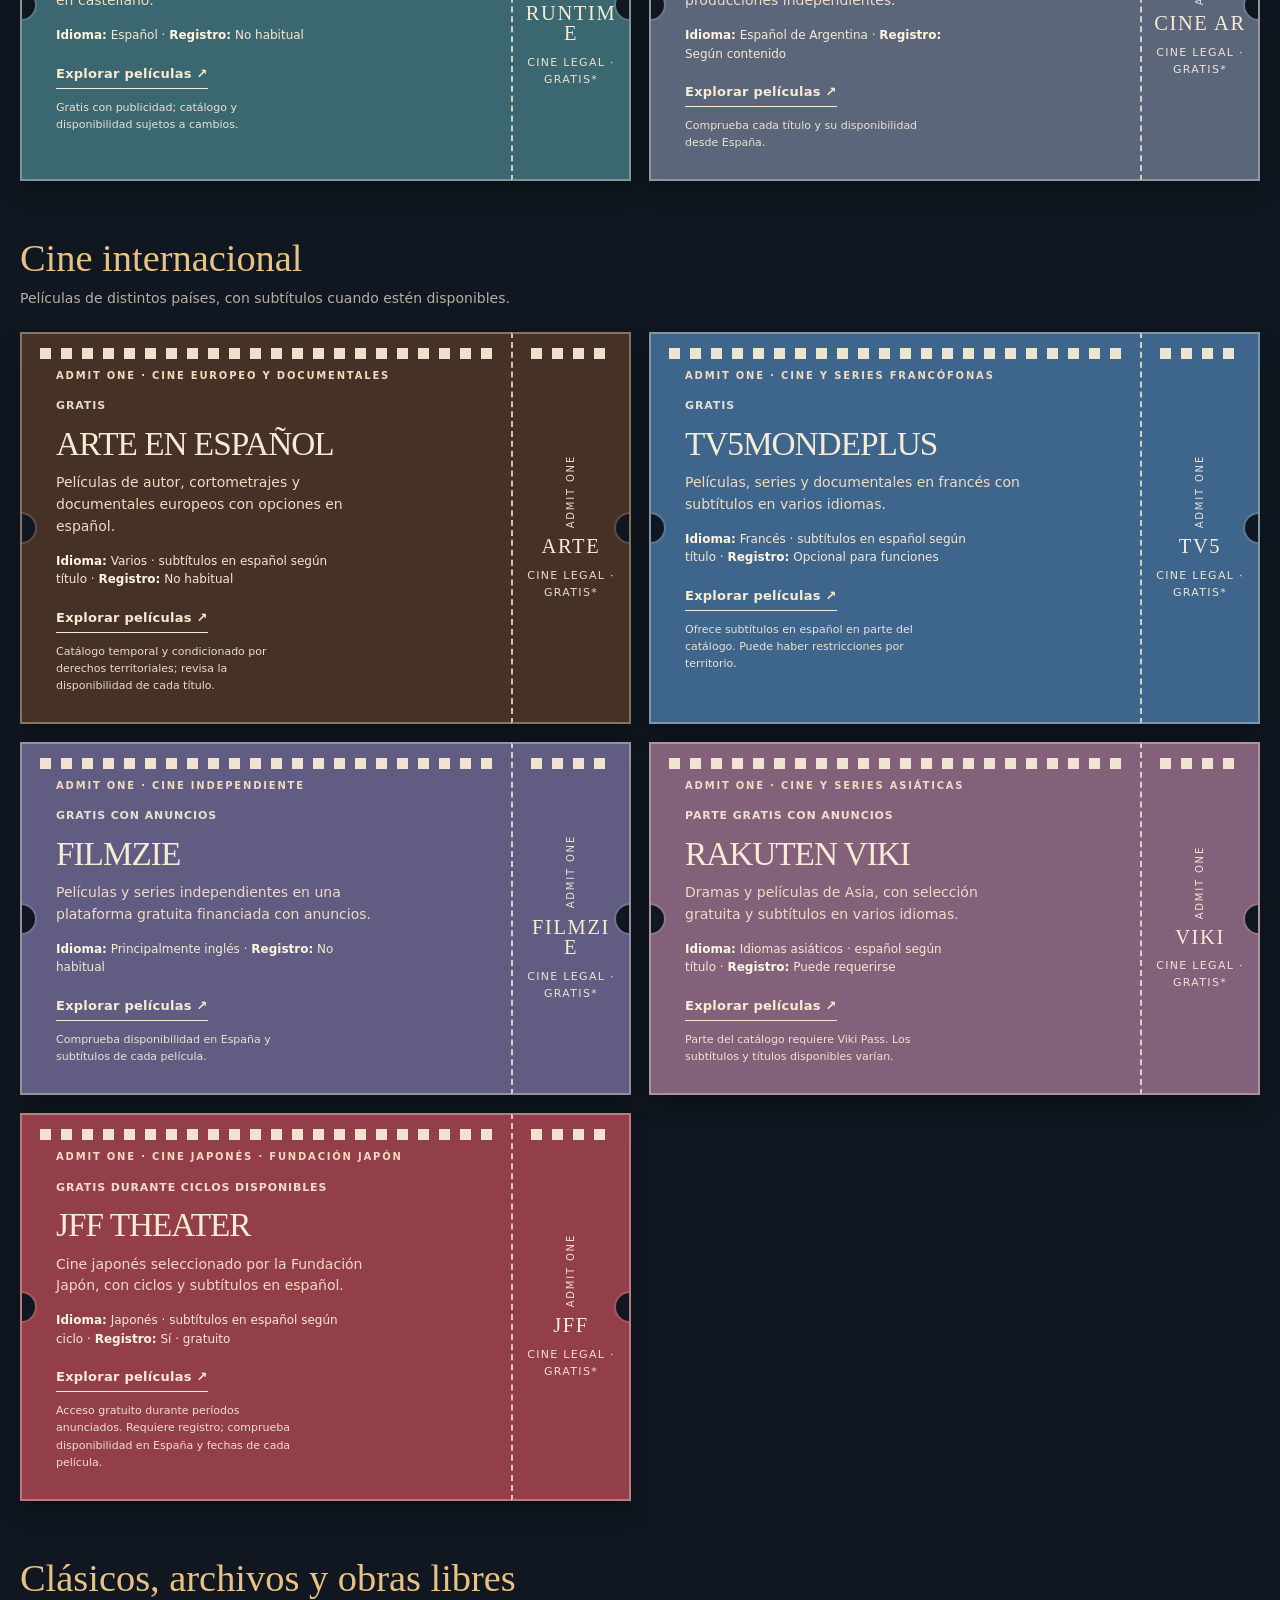
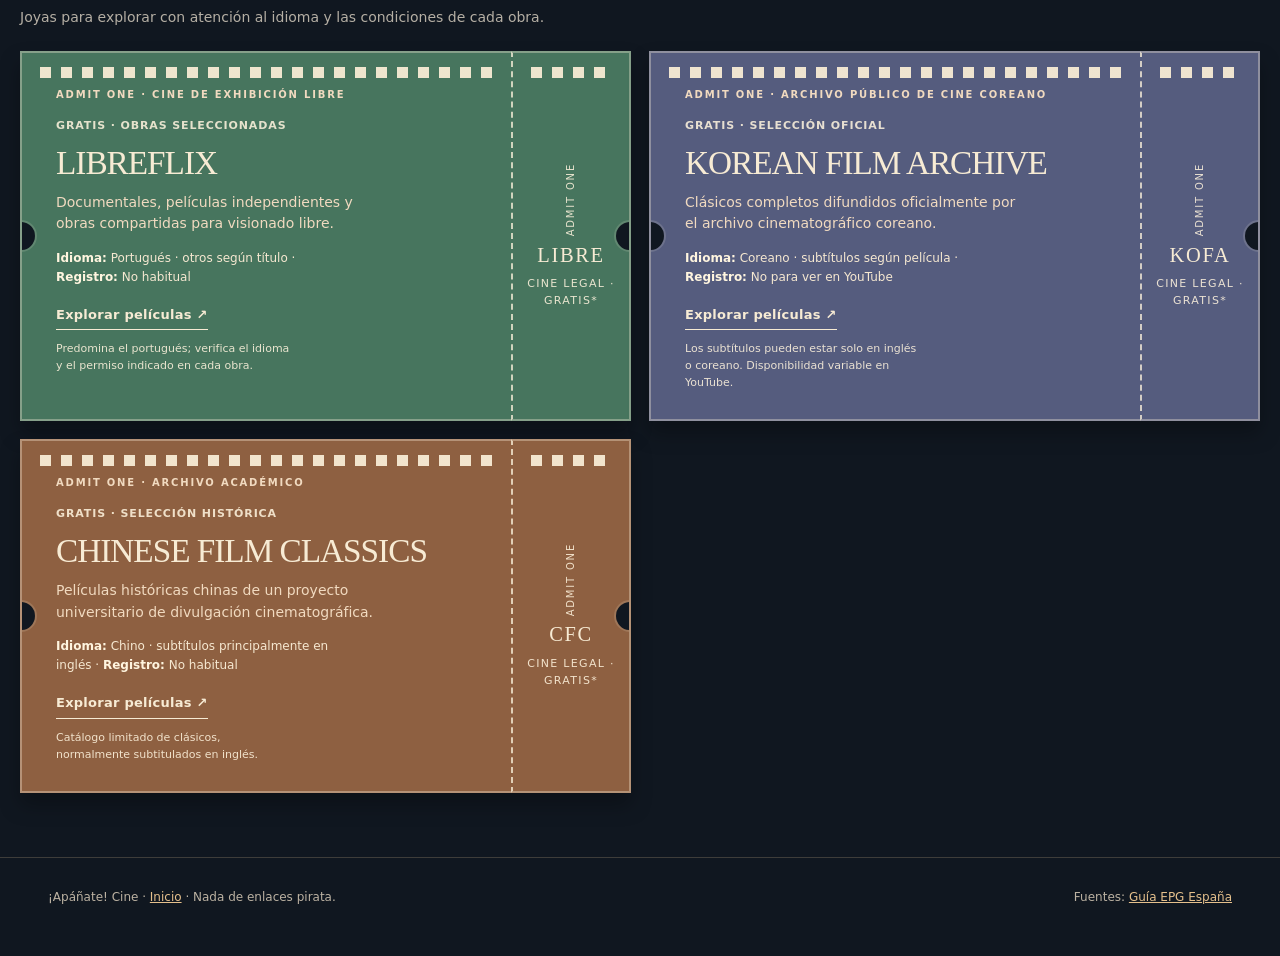
==== commit bae57a82: "Add files via upload" ====
--- a/cine/index.html
+++ b/cine/index.html
@@ -57,7 +57,7 @@
 <div class="shell" id="filmoteca"><div class="shelfband"><div><h2>Tu pequeña filmoteca.</h2><p>Guarda con ♡ las películas que te interesan. Permanecerán en este navegador aunque cambie la programación de televisión. No necesitas crear una cuenta.</p></div><button id="open-shelf" type="button" aria-expanded="false">Ver mi filmoteca · <span id="saved-counter">0</span></button></div><div id="shelf-list" class="shelf" aria-label="Películas guardadas"></div></div>
 
 
-<section id="tele" class="section shell"><div class="secthead"><div><div class="eyebrow">Primer pase · Televisión en abierto</div><h2>Por empezar, <em>cine.</em></h2></div><p>Hasta 24 películas por empezar en las próximas 48 horas, con un máximo de 2 por canal de TDT nacional en abierto. Se consultan varias guías al abrir o actualizar la página.</p></div><div class="ticket"><div><strong id="tv-date-heading">Consultando cartelera de hoy…</strong><small id="tv-intro">Selección de películas por empezar en la TDT española</small></div><span class="date" id="tv-date-label">HOY</span></div><div id="archive-warning" class="archived" hidden></div><div class="tvgrid" id="tv-list"></div><div class="rankfooter" style="border-color:var(--edge);color:var(--dim)"><span>Actualización al entrar y recargar la página. La programación puede cambiar.</span><a class="side-link" href="https://www.formulatv.com/programacion/" target="_blank" rel="noopener noreferrer">Consultar programación actual ↗</a></div></section>
+<section id="tele" class="section shell"><div class="secthead"><div><div class="eyebrow">Primer pase · Televisión en abierto</div><h2>Por empezar, <em>cine.</em></h2></div><p>Hasta 24 películas por empezar en las próximas 48 horas, con hasta 2 por canal y, si faltan, 3 antes de pasar al día siguiente. Solo TDT nacional en abierto. Se consultan varias guías al abrir o actualizar la página.</p></div><div class="ticket"><div><strong id="tv-date-heading">Consultando cartelera de hoy…</strong><small id="tv-intro">Selección de películas por empezar en la TDT española</small></div><span class="date" id="tv-date-label">HOY</span></div><div id="archive-warning" class="archived" hidden></div><div class="tvgrid" id="tv-list"></div><div class="rankfooter" style="border-color:var(--edge);color:var(--dim)"><span>Actualización al entrar y recargar la página. La programación puede cambiar.</span><a class="side-link" href="https://www.formulatv.com/programacion/" target="_blank" rel="noopener noreferrer">Consultar programación actual ↗</a></div></section>
 <section id="gratis" class="section shell"><div class="freehead"><div class="eyebrow">Sesión continua · Sin pagar entrada</div><h2>El cine también <em>es de todos.</em></h2><p>16 opciones para encontrar cine gratis y legal: plataformas, bibliotecas, festivales y archivos. Algunas incluyen anuncios, necesitan registro o solo ofrecen títulos durante fechas concretas. Comprueba siempre cada película.</p></div><div id="free-list"></div></section>
 
 
@@ -82,7 +82,7 @@
     const porCanal=new Map(), seleccion=[];
     for(const p of (Array.isArray(payload.peliculas)?payload.peliculas:[]).filter(x=>x.inicio&&Date.parse(x.inicio)>now&&x.titulo&&x.canal).sort((a,b)=>Date.parse(a.inicio)-Date.parse(b.inicio))){
       const canal=p.canal.toLocaleLowerCase('es').trim();
-      if((porCanal.get(canal)||0)>=2)continue;
+      if((porCanal.get(canal)||0)>=3)continue;
       seleccion.push(p);
       porCanal.set(canal,(porCanal.get(canal)||0)+1);
       if(seleccion.length===24)break;
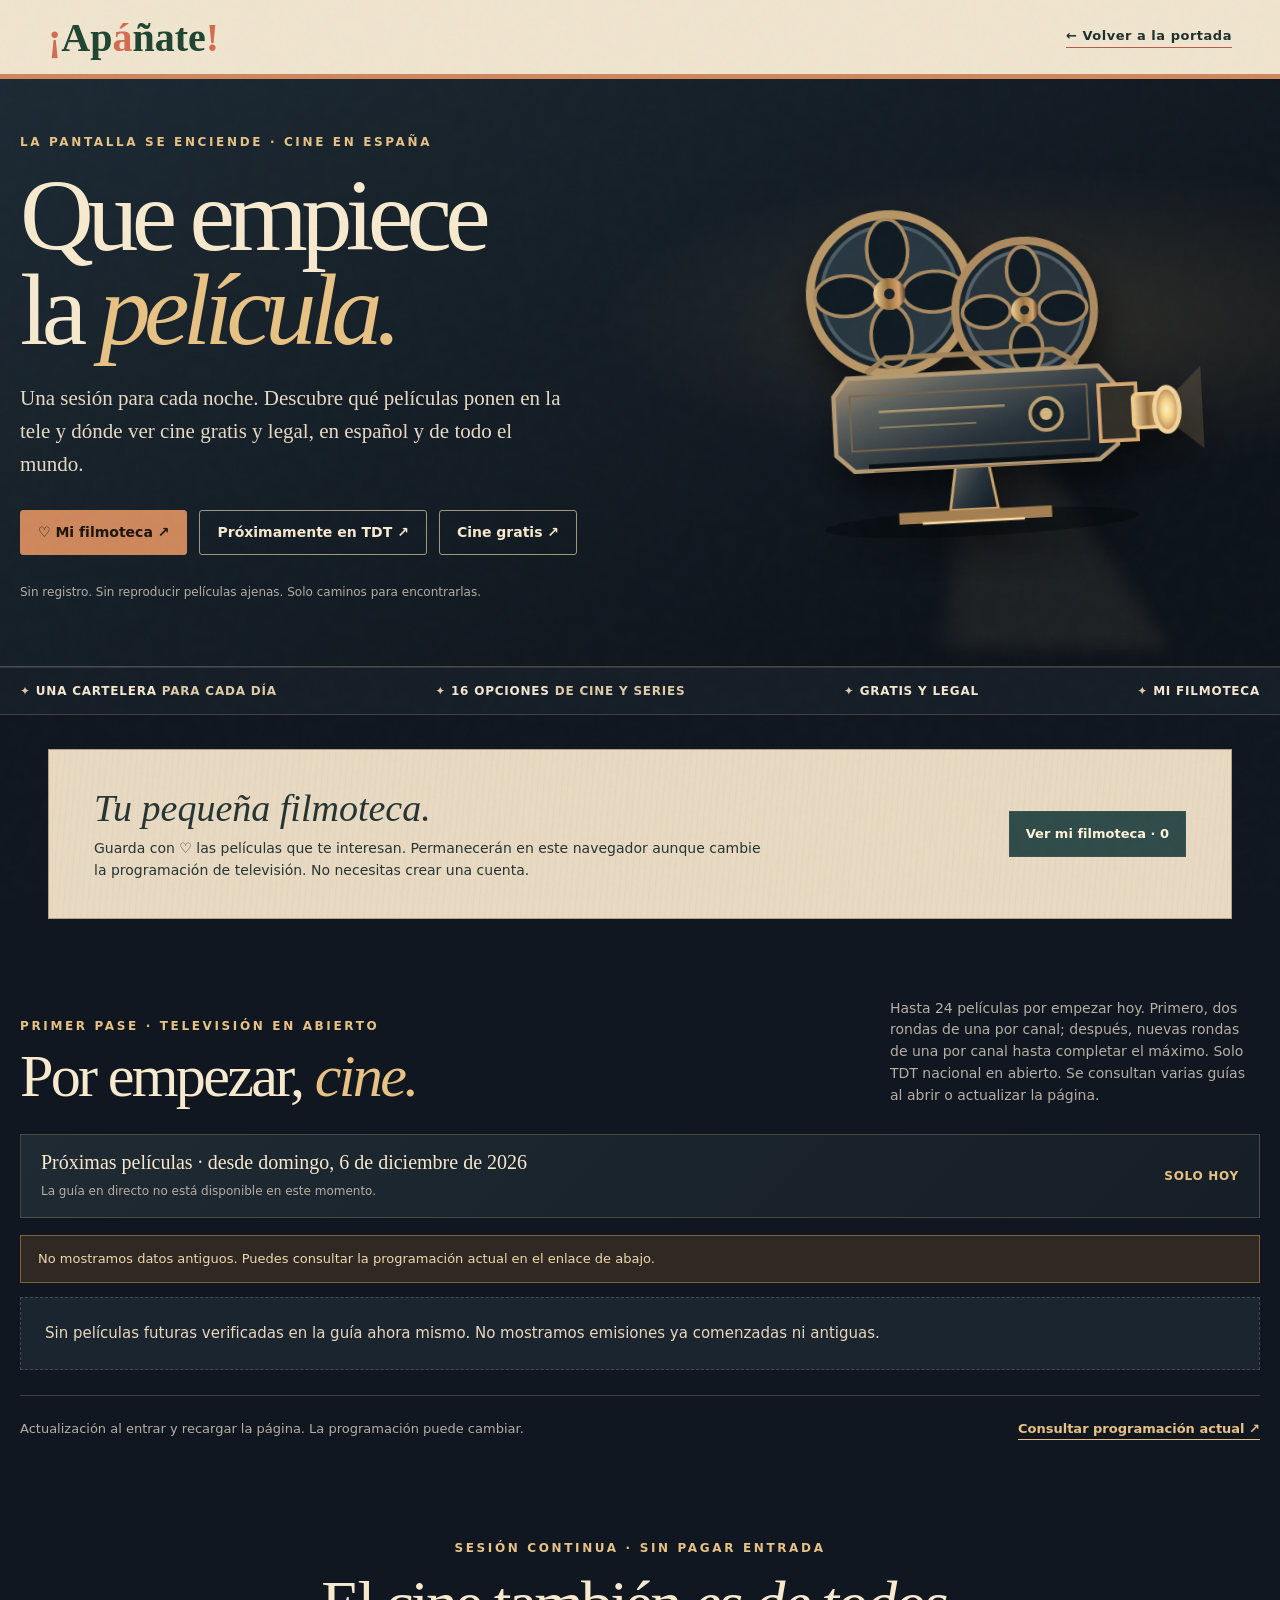
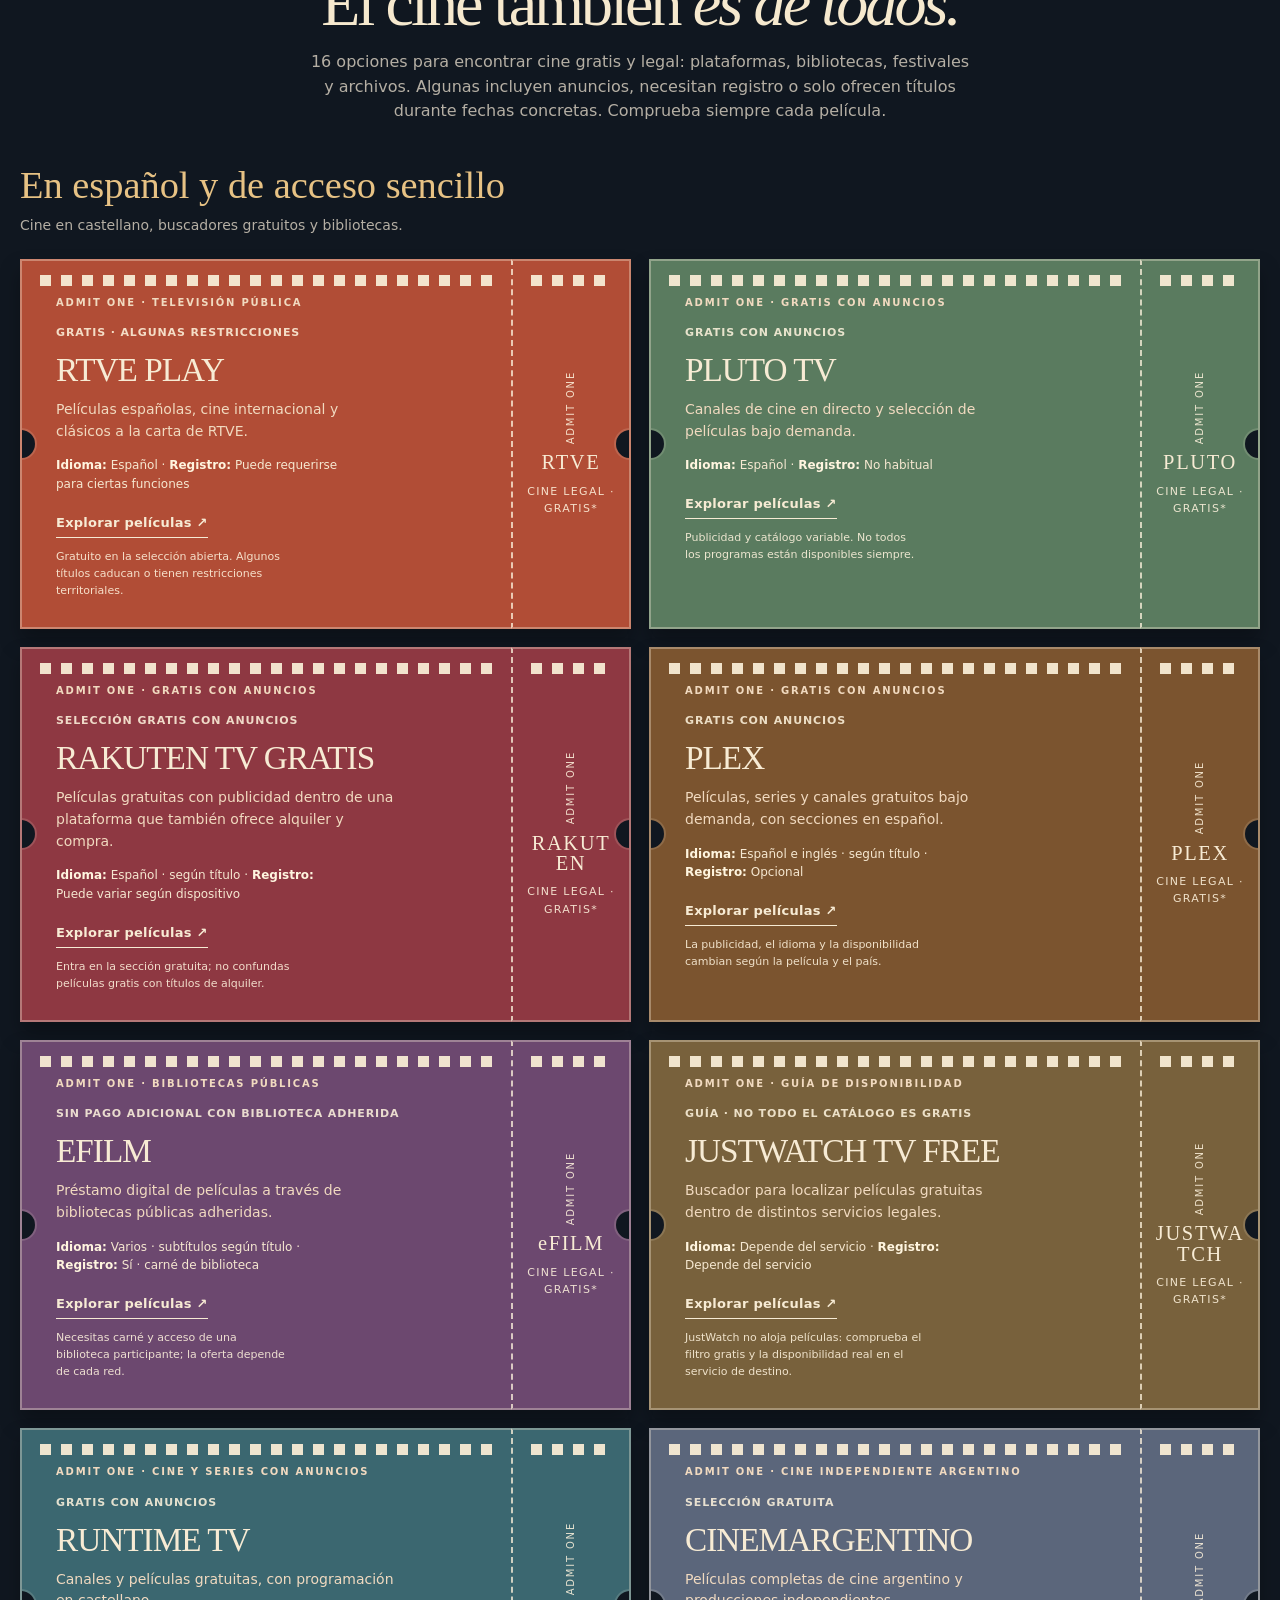
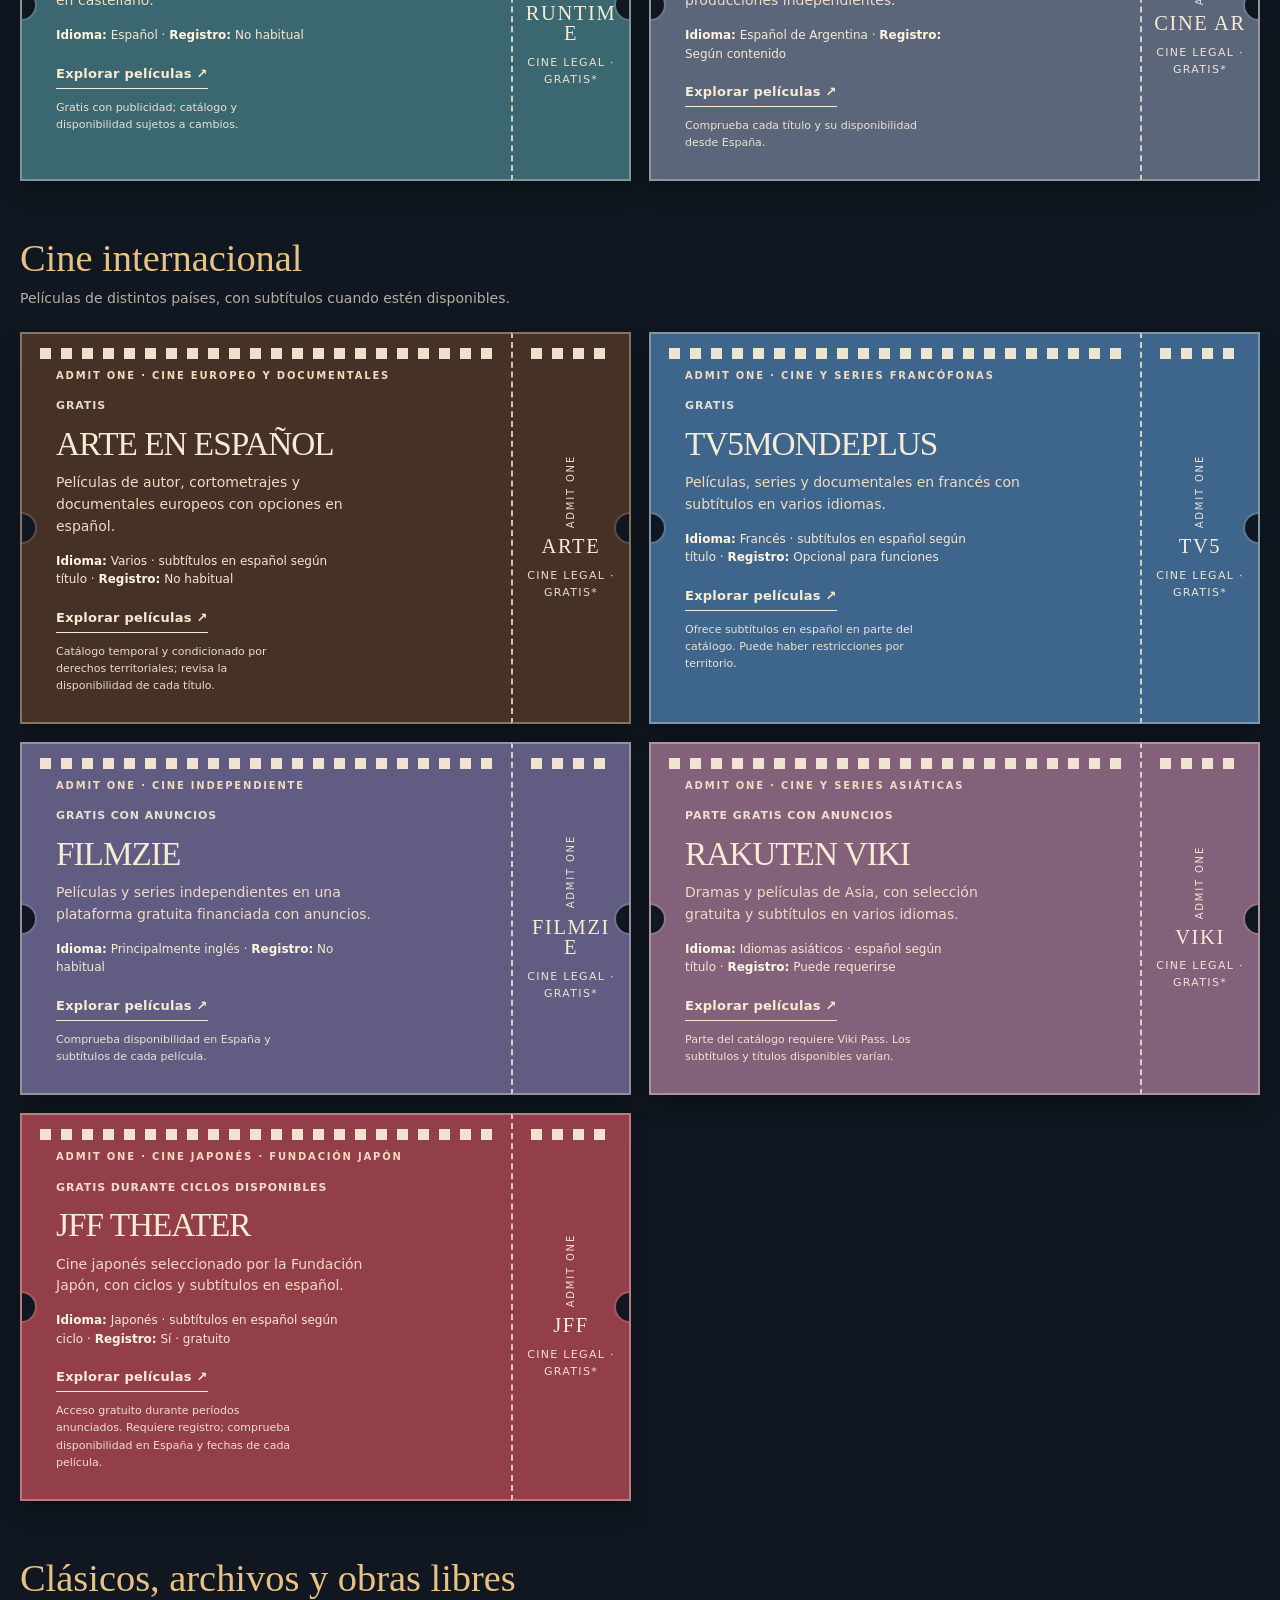
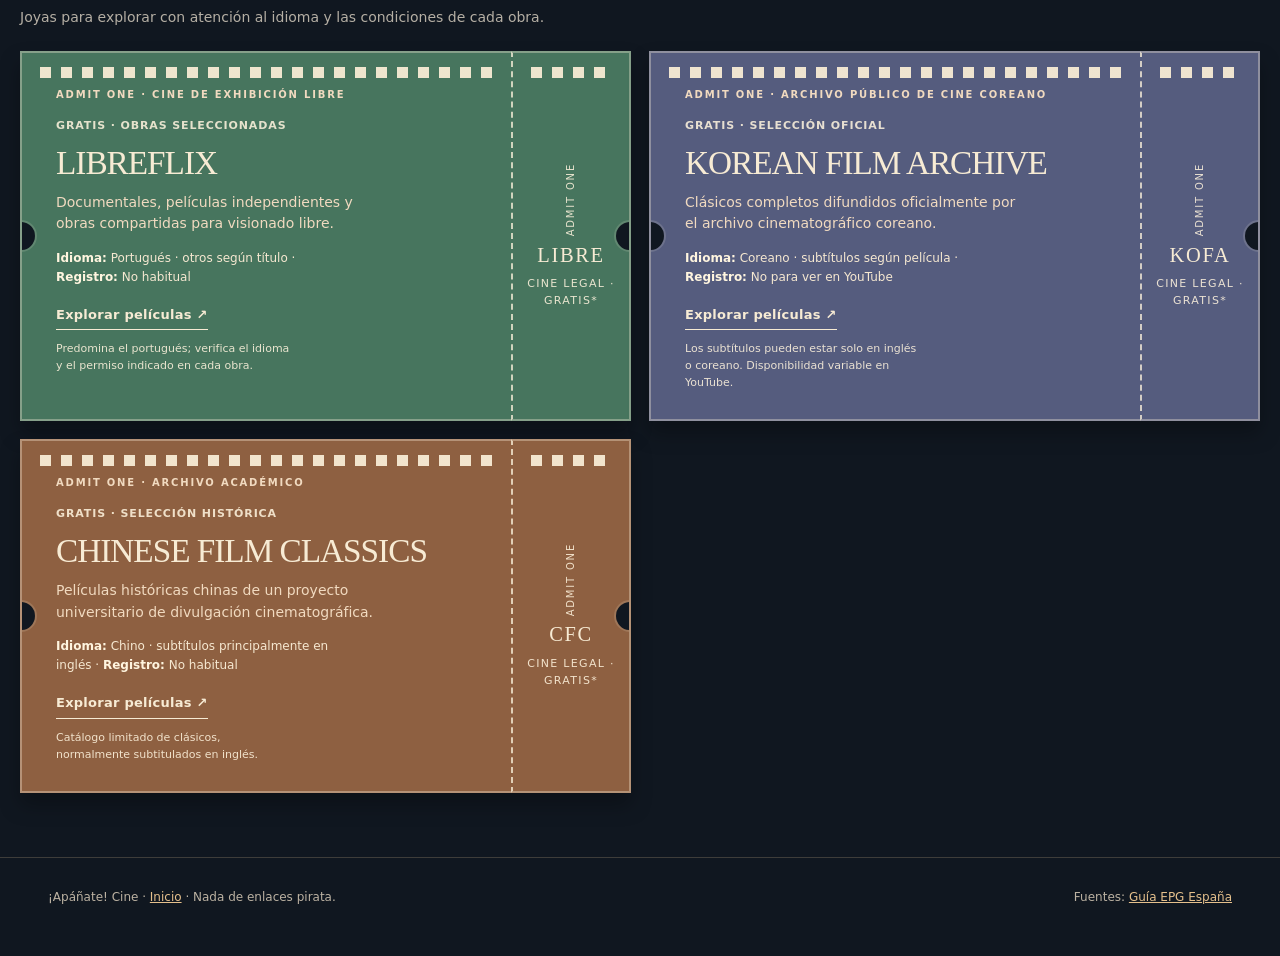
==== commit e0c62a0e: "Add files via upload" ====
--- a/cine/index.html
+++ b/cine/index.html
@@ -57,7 +57,7 @@
 <div class="shell" id="filmoteca"><div class="shelfband"><div><h2>Tu pequeña filmoteca.</h2><p>Guarda con ♡ las películas que te interesan. Permanecerán en este navegador aunque cambie la programación de televisión. No necesitas crear una cuenta.</p></div><button id="open-shelf" type="button" aria-expanded="false">Ver mi filmoteca · <span id="saved-counter">0</span></button></div><div id="shelf-list" class="shelf" aria-label="Películas guardadas"></div></div>
 
 
-<section id="tele" class="section shell"><div class="secthead"><div><div class="eyebrow">Primer pase · Televisión en abierto</div><h2>Por empezar, <em>cine.</em></h2></div><p>Hasta 24 películas por empezar en las próximas 48 horas, con hasta 2 por canal y, si faltan, 3 antes de pasar al día siguiente. Solo TDT nacional en abierto. Se consultan varias guías al abrir o actualizar la página.</p></div><div class="ticket"><div><strong id="tv-date-heading">Consultando cartelera de hoy…</strong><small id="tv-intro">Selección de películas por empezar en la TDT española</small></div><span class="date" id="tv-date-label">HOY</span></div><div id="archive-warning" class="archived" hidden></div><div class="tvgrid" id="tv-list"></div><div class="rankfooter" style="border-color:var(--edge);color:var(--dim)"><span>Actualización al entrar y recargar la página. La programación puede cambiar.</span><a class="side-link" href="https://www.formulatv.com/programacion/" target="_blank" rel="noopener noreferrer">Consultar programación actual ↗</a></div></section>
+<section id="tele" class="section shell"><div class="secthead"><div><div class="eyebrow">Primer pase · Televisión en abierto</div><h2>Por empezar, <em>cine.</em></h2></div><p>Hasta 24 películas por empezar hoy. Primero, dos rondas de una por canal; después, nuevas rondas de una por canal hasta completar el máximo. Solo TDT nacional en abierto. Se consultan varias guías al abrir o actualizar la página.</p></div><div class="ticket"><div><strong id="tv-date-heading">Consultando cartelera de hoy…</strong><small id="tv-intro">Selección de películas por empezar en la TDT española</small></div><span class="date" id="tv-date-label">HOY</span></div><div id="archive-warning" class="archived" hidden></div><div class="tvgrid" id="tv-list"></div><div class="rankfooter" style="border-color:var(--edge);color:var(--dim)"><span>Actualización al entrar y recargar la página. La programación puede cambiar.</span><a class="side-link" href="https://www.formulatv.com/programacion/" target="_blank" rel="noopener noreferrer">Consultar programación actual ↗</a></div></section>
 <section id="gratis" class="section shell"><div class="freehead"><div class="eyebrow">Sesión continua · Sin pagar entrada</div><h2>El cine también <em>es de todos.</em></h2><p>16 opciones para encontrar cine gratis y legal: plataformas, bibliotecas, festivales y archivos. Algunas incluyen anuncios, necesitan registro o solo ofrecen títulos durante fechas concretas. Comprueba siempre cada película.</p></div><div id="free-list"></div></section>
 
 
@@ -70,7 +70,7 @@
 const tvItems=[];
 function todayMadrid(){return new Intl.DateTimeFormat('es-ES',{timeZone:'Europe/Madrid',weekday:'long',day:'numeric',month:'long',year:'numeric'}).format(new Date())}
 $('tv-date-heading').textContent='Próximas películas · desde '+todayMadrid();
-$('tv-date-label').textContent='PRÓXIMAS 48 H';
+$('tv-date-label').textContent='SOLO HOY';
 $('tv-intro').textContent='Buscando las próximas películas en la guía actual…';
 async function updateTV(){
   $('tv-list').innerHTML='<p class="tv-message">Consultando las próximas emisiones…</p>';
@@ -79,16 +79,14 @@
     if(!res.ok)throw new Error('Fuente no disponible');
     const payload=await res.json();
     const now=Date.now();
-    const porCanal=new Map(), seleccion=[];
-    for(const p of (Array.isArray(payload.peliculas)?payload.peliculas:[]).filter(x=>x.inicio&&Date.parse(x.inicio)>now&&x.titulo&&x.canal).sort((a,b)=>Date.parse(a.inicio)-Date.parse(b.inicio))){
-      const canal=p.canal.toLocaleLowerCase('es').trim();
-      if((porCanal.get(canal)||0)>=3)continue;
-      seleccion.push(p);
-      porCanal.set(canal,(porCanal.get(canal)||0)+1);
-      if(seleccion.length===24)break;
-    }
+    const madridDay=d=>new Intl.DateTimeFormat('en-CA',{timeZone:'Europe/Madrid',year:'numeric',month:'2-digit',day:'2-digit'}).format(d);
+    const today=madridDay(new Date(now));
+    const seleccion=(Array.isArray(payload.peliculas)?payload.peliculas:[])
+      .filter(x=>x.inicio&&Number.isFinite(Date.parse(x.inicio))&&Date.parse(x.inicio)>now&&madridDay(new Date(x.inicio))===today&&x.titulo&&x.canal)
+      .sort((a,b)=>Date.parse(a.inicio)-Date.parse(b.inicio))
+      .slice(0,24);
     tvItems.splice(0,tvItems.length,...seleccion);
-    $('tv-intro').textContent=tvItems.length?`${tvItems.length} película${tvItems.length===1?'':'s'} por empezar en las próximas 48 horas. Horarios peninsulares.`:'No hay películas pendientes confirmadas en las próximas 48 horas en las guías consultadas.';
+    $('tv-intro').textContent=tvItems.length?`${tvItems.length} película${tvItems.length===1?'':'s'} por empezar hoy. Horarios peninsulares.`:'No hay películas pendientes confirmadas para hoy en las guías consultadas.';
     $('archive-warning').hidden=true;
     renderTV();
   }catch(error){
